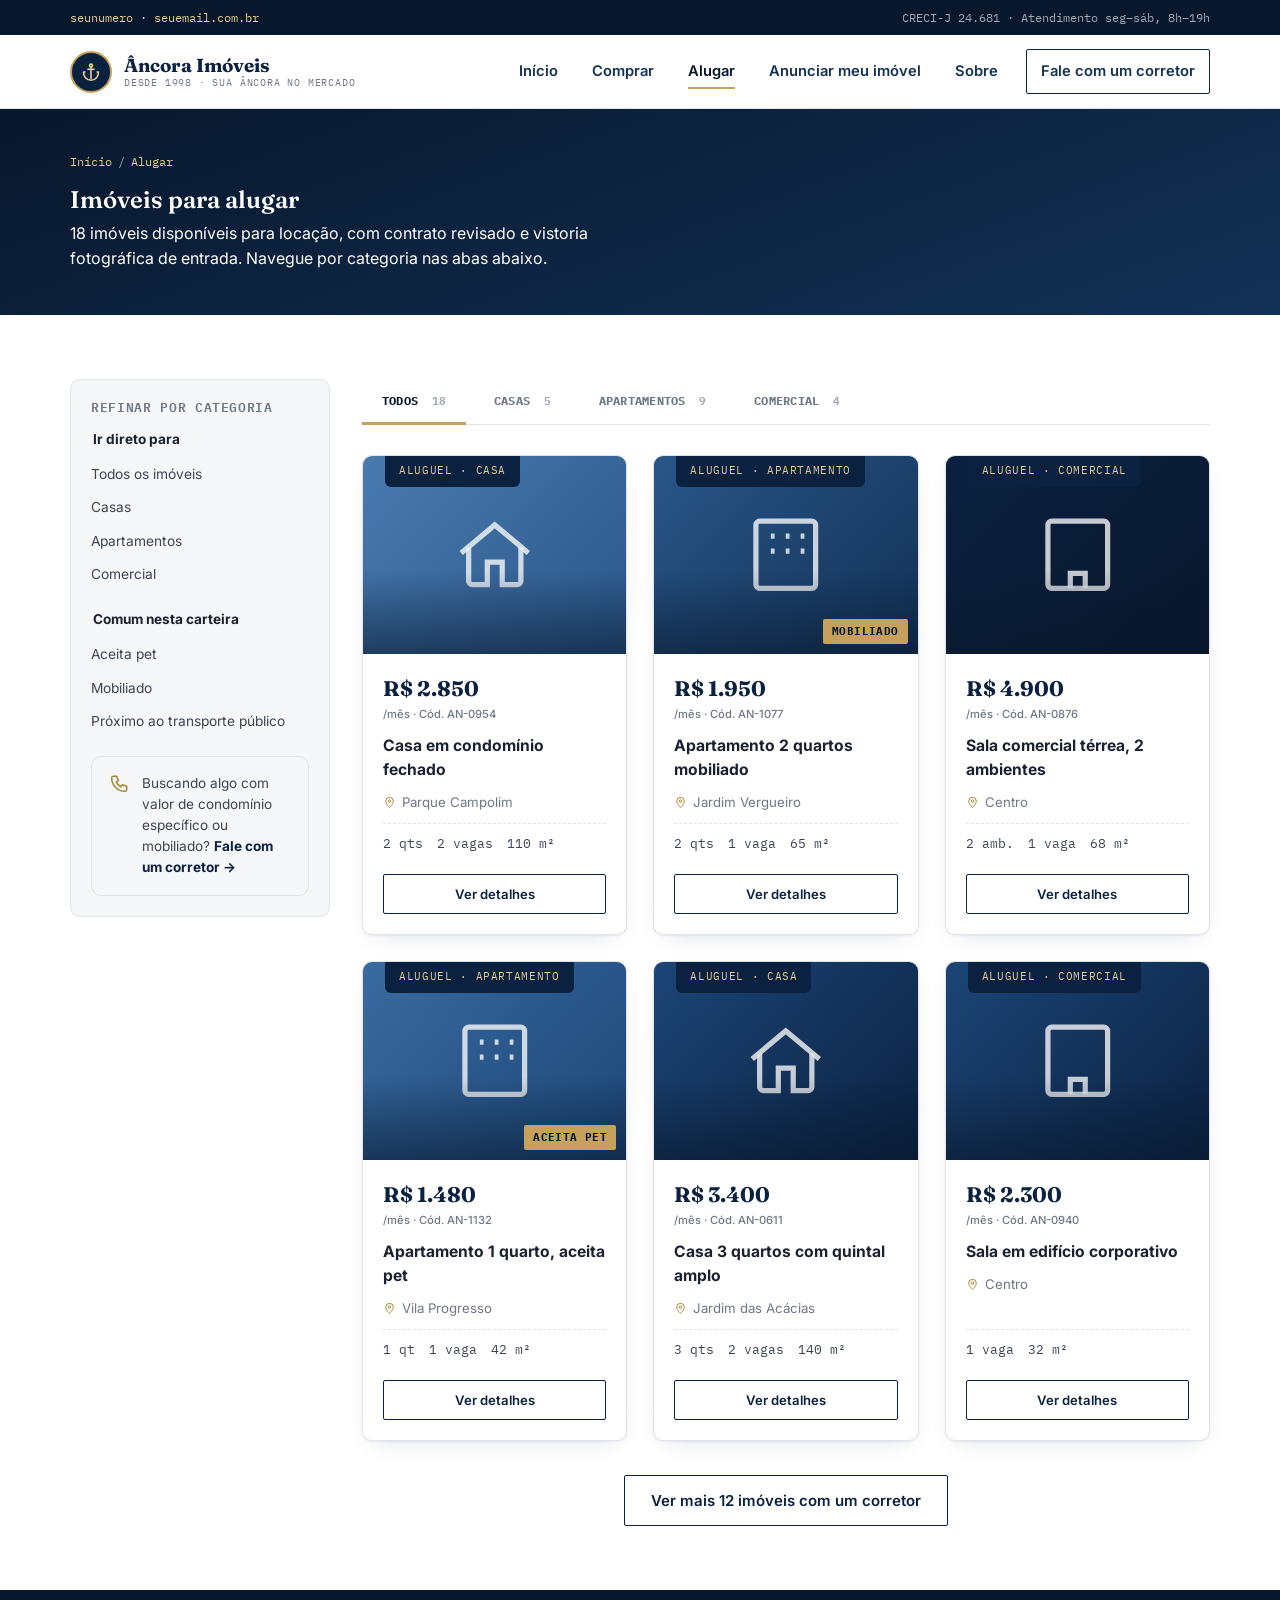
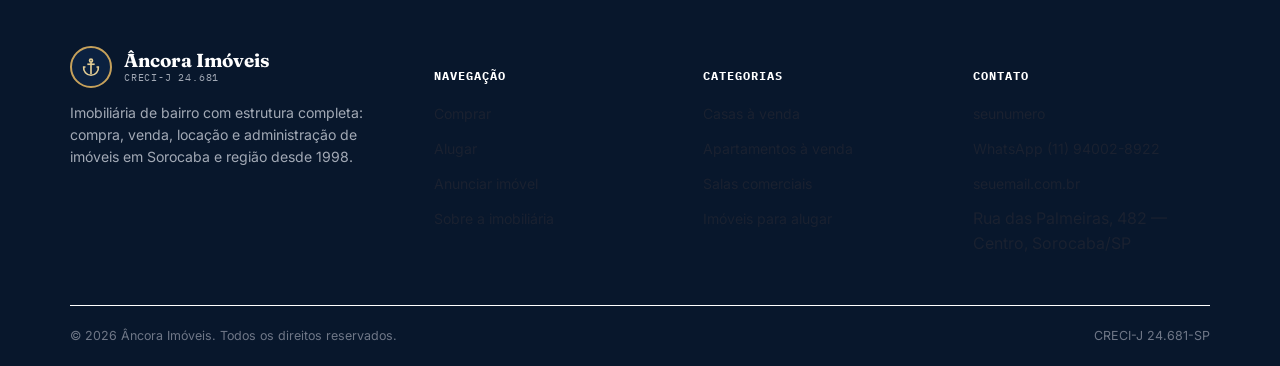
==== html/alugar.html @ 800cab16 "fix: tornar o menu móvel operável pelo teclado" ====
<!DOCTYPE html>
<html lang="pt-BR">
<head>
<meta charset="UTF-8">
<meta name="viewport" content="width=device-width, initial-scale=1.0">
<title>Imóveis para alugar — Âncora Imóveis</title>
<meta name="description" content="Casas, apartamentos e salas comerciais para alugar em Sorocaba e região, com contratos claros e vistoria de entrada e saída.">
<link rel="preconnect" href="https://fonts.googleapis.com">
<link href="https://fonts.googleapis.com/css2?family=Fraunces:wght@500;600;700&family=Inter:wght@400;500;600;700&family=IBM+Plex+Mono:wght@500;600&display=swap" rel="stylesheet">
<link rel="stylesheet" href="../css/style.css">
</head>
<body>

<div class="topbar">
  <div class="container">
    <div class="topbar__links"><a href="tel:+551140028922">seunumero</a> · <a href="mailto:seuemail.com.br">seuemail.com.br</a></div>
    <div class="topbar__seal">CRECI-J 24.681 · Atendimento seg–sáb, 8h–19h</div>
  </div>
</div>

<header class="header">
  <div class="container">
    <a href="index.html" class="brand">
      <span class="brand__mark"><svg viewBox="0 0 24 24" fill="none" stroke="currentColor" stroke-width="1.8" style="color:#e3cd94"><circle cx="12" cy="5" r="1.6"/><path d="M12 7v13"/><path d="M6 12H4a8 8 0 0 0 8 9 8 8 0 0 0 8-9h-2"/><path d="M8 9h8"/></svg></span>
      <span class="brand__text"><span class="brand__name">Âncora Imóveis</span><span class="brand__tag">Desde 1998 · sua âncora no mercado</span></span>
    </a>
    <input type="checkbox" id="nav-toggle" class="nav-toggle" aria-label="Menu de navegação" aria-controls="nav-principal">
    <nav id="nav-principal" class="nav" aria-label="Navegação principal">
      <a href="index.html">Início</a>
      <a href="comprar.html">Comprar</a>
      <a href="alugar.html" class="is-active" aria-current="page">Alugar</a>
      <a href="anunciar.html">Anunciar meu imóvel</a>
      <a href="sobre.html">Sobre</a>
      <a href="anunciar.html#contato" class="btn btn-outline-navy btn-sm">Fale com um corretor</a>
    </nav>
    <label for="nav-toggle" class="nav-toggle-btn" aria-hidden="true"><svg viewBox="0 0 24 24" fill="none" stroke="currentColor" stroke-width="2" stroke-linecap="round"><path d="M4 7h16M4 12h16M4 17h16"/></svg></label>
  </div>
</header>

<section class="page-hero">
  <div class="container">
    <div class="breadcrumb"><a href="index.html">Início</a><span>/</span>Alugar</div>
    <h1>Imóveis para alugar</h1>
    <p>18 imóveis disponíveis para locação, com contrato revisado e vistoria fotográfica de entrada. Navegue por categoria nas abas abaixo.</p>
  </div>
</section>

<section class="section">
  <div class="container">
    <div class="listing">

      <aside>
        <div class="filterbox">
          <h4>Refinar por categoria</h4>
          <fieldset>
            <legend>Ir direto para</legend>
            <label><a href="#cat-todos" style="color:inherit">Todos os imóveis</a></label>
            <label><a href="#cat-casa" style="color:inherit">Casas</a></label>
            <label><a href="#cat-apto" style="color:inherit">Apartamentos</a></label>
            <label><a href="#cat-comercial" style="color:inherit">Comercial</a></label>
          </fieldset>
          <fieldset>
            <legend>Comum nesta carteira</legend>
            <label><a href="https://wa.me/5511940028922?text=Ol%C3%A1!%20Procuro%20um%20im%C3%B3vel%20para%20alugar%20que%20aceite%20pet." target="_blank" rel="noopener" style="color:inherit">Aceita pet</a></label>
            <label><a href="https://wa.me/5511940028922?text=Ol%C3%A1!%20Procuro%20um%20im%C3%B3vel%20mobiliado%20para%20alugar." target="_blank" rel="noopener" style="color:inherit">Mobiliado</a></label>
            <label><a href="https://wa.me/5511940028922?text=Ol%C3%A1!%20Procuro%20um%20im%C3%B3vel%20perto%20do%20transporte%20p%C3%BAblico." target="_blank" rel="noopener" style="color:inherit">Próximo ao transporte público</a></label>
          </fieldset>
          <div class="formnote">
            <svg viewBox="0 0 24 24" fill="none" stroke="currentColor" stroke-width="1.8"><path d="M4 4h4l2 5-2.5 2a12 12 0 0 0 5.5 5.5l2-2.5 5 2v4a2 2 0 0 1-2 2A16 16 0 0 1 2 6a2 2 0 0 1 2-2Z"/></svg>
            <div>Buscando algo com valor de condomínio específico ou mobiliado? <a href="https://wa.me/5511940028922" style="color:var(--navy-900);font-weight:700">Fale com um corretor →</a></div>
          </div>
        </div>
      </aside>

      <div>
        <div class="tabs">
          <span id="cat-todos" class="target-hook"></span>
          <span id="cat-casa" class="target-hook"></span>
          <span id="cat-apto" class="target-hook"></span>
          <span id="cat-comercial" class="target-hook"></span>

          <div class="tabs__nav">
            <a href="#cat-todos">Todos <span class="tabs__count">18</span></a>
            <a href="#cat-casa">Casas <span class="tabs__count">5</span></a>
            <a href="#cat-apto">Apartamentos <span class="tabs__count">9</span></a>
            <a href="#cat-comercial">Comercial <span class="tabs__count">4</span></a>
          </div>

          <div class="tabs__panels">

            <!-- TODOS -->
            <div class="panel-todos">
              <div class="grid grid--3">

                <article class="card">
                  <span class="card__tab">Aluguel · Casa</span>
                  <a href="imovel.html" class="card__photo ph-5"><svg viewBox="0 0 24 24" fill="none" stroke="currentColor" stroke-width="1.4"><path d="M3 11.5 12 4l9 7.5"/><path d="M5 10v9a1 1 0 0 0 1 1h4v-6h4v6h4a1 1 0 0 0 1-1v-9"/></svg></a>
                  <div class="card__body">
                    <div class="card__price">R$ 2.850<small>/mês · Cód. AN-0954</small></div>
                    <div class="card__title">Casa em condomínio fechado</div>
                    <div class="card__loc"><svg viewBox="0 0 24 24" fill="none" stroke="currentColor" stroke-width="1.8"><path d="M12 21s-7-6.1-7-11.5A7 7 0 0 1 19 9.5C19 14.9 12 21 12 21Z"/><circle cx="12" cy="9.5" r="2.3"/></svg> Parque Campolim</div>
                    <div class="card__meta"><span>2 qts</span><span>2 vagas</span><span>110 m²</span></div>
                  </div>
                  <div class="card__cta"><a href="imovel.html" class="btn btn-outline-navy btn-block btn-sm">Ver detalhes</a></div>
                </article>

                <article class="card">
                  <span class="card__tab">Aluguel · Apartamento</span>
                  <a href="imovel.html" class="card__photo ph-2"><span class="card__status">Mobiliado</span><svg viewBox="0 0 24 24" fill="none" stroke="currentColor" stroke-width="1.4"><rect x="4" y="3" width="16" height="18" rx="1"/><path d="M8 7h1M12 7h1M16 7h1M8 11h1M12 11h1M16 11h1"/></svg></a>
                  <div class="card__body">
                    <div class="card__price">R$ 1.950<small>/mês · Cód. AN-1077</small></div>
                    <div class="card__title">Apartamento 2 quartos mobiliado</div>
                    <div class="card__loc"><svg viewBox="0 0 24 24" fill="none" stroke="currentColor" stroke-width="1.8"><path d="M12 21s-7-6.1-7-11.5A7 7 0 0 1 19 9.5C19 14.9 12 21 12 21Z"/><circle cx="12" cy="9.5" r="2.3"/></svg> Jardim Vergueiro</div>
                    <div class="card__meta"><span>2 qts</span><span>1 vaga</span><span>65 m²</span></div>
                  </div>
                  <div class="card__cta"><a href="imovel.html" class="btn btn-outline-navy btn-block btn-sm">Ver detalhes</a></div>
                </article>

                <article class="card">
                  <span class="card__tab">Aluguel · Comercial</span>
                  <a href="imovel.html" class="card__photo ph-4"><svg viewBox="0 0 24 24" fill="none" stroke="currentColor" stroke-width="1.4"><rect x="4" y="3" width="16" height="18" rx="1"/><path d="M10 21v-4h4v4"/></svg></a>
                  <div class="card__body">
                    <div class="card__price">R$ 4.900<small>/mês · Cód. AN-0876</small></div>
                    <div class="card__title">Sala comercial térrea, 2 ambientes</div>
                    <div class="card__loc"><svg viewBox="0 0 24 24" fill="none" stroke="currentColor" stroke-width="1.8"><path d="M12 21s-7-6.1-7-11.5A7 7 0 0 1 19 9.5C19 14.9 12 21 12 21Z"/><circle cx="12" cy="9.5" r="2.3"/></svg> Centro</div>
                    <div class="card__meta"><span>2 amb.</span><span>1 vaga</span><span>68 m²</span></div>
                  </div>
                  <div class="card__cta"><a href="imovel.html" class="btn btn-outline-navy btn-block btn-sm">Ver detalhes</a></div>
                </article>

                <article class="card">
                  <span class="card__tab">Aluguel · Apartamento</span>
                  <a href="imovel.html" class="card__photo ph-3"><span class="card__status">Aceita pet</span><svg viewBox="0 0 24 24" fill="none" stroke="currentColor" stroke-width="1.4"><rect x="4" y="3" width="16" height="18" rx="1"/><path d="M8 7h1M12 7h1M16 7h1M8 11h1M12 11h1M16 11h1"/></svg></a>
                  <div class="card__body">
                    <div class="card__price">R$ 1.480<small>/mês · Cód. AN-1132</small></div>
                    <div class="card__title">Apartamento 1 quarto, aceita pet</div>
                    <div class="card__loc"><svg viewBox="0 0 24 24" fill="none" stroke="currentColor" stroke-width="1.8"><path d="M12 21s-7-6.1-7-11.5A7 7 0 0 1 19 9.5C19 14.9 12 21 12 21Z"/><circle cx="12" cy="9.5" r="2.3"/></svg> Vila Progresso</div>
                    <div class="card__meta"><span>1 qt</span><span>1 vaga</span><span>42 m²</span></div>
                  </div>
                  <div class="card__cta"><a href="imovel.html" class="btn btn-outline-navy btn-block btn-sm">Ver detalhes</a></div>
                </article>

                <article class="card">
                  <span class="card__tab">Aluguel · Casa</span>
                  <a href="imovel.html" class="card__photo ph-1"><svg viewBox="0 0 24 24" fill="none" stroke="currentColor" stroke-width="1.4"><path d="M3 11.5 12 4l9 7.5"/><path d="M5 10v9a1 1 0 0 0 1 1h4v-6h4v6h4a1 1 0 0 0 1-1v-9"/></svg></a>
                  <div class="card__body">
                    <div class="card__price">R$ 3.400<small>/mês · Cód. AN-0611</small></div>
                    <div class="card__title">Casa 3 quartos com quintal amplo</div>
                    <div class="card__loc"><svg viewBox="0 0 24 24" fill="none" stroke="currentColor" stroke-width="1.8"><path d="M12 21s-7-6.1-7-11.5A7 7 0 0 1 19 9.5C19 14.9 12 21 12 21Z"/><circle cx="12" cy="9.5" r="2.3"/></svg> Jardim das Acácias</div>
                    <div class="card__meta"><span>3 qts</span><span>2 vagas</span><span>140 m²</span></div>
                  </div>
                  <div class="card__cta"><a href="imovel.html" class="btn btn-outline-navy btn-block btn-sm">Ver detalhes</a></div>
                </article>

                <article class="card">
                  <span class="card__tab">Aluguel · Comercial</span>
                  <a href="imovel.html" class="card__photo ph-1"><svg viewBox="0 0 24 24" fill="none" stroke="currentColor" stroke-width="1.4"><rect x="4" y="3" width="16" height="18" rx="1"/><path d="M10 21v-4h4v4"/></svg></a>
                  <div class="card__body">
                    <div class="card__price">R$ 2.300<small>/mês · Cód. AN-0940</small></div>
                    <div class="card__title">Sala em edifício corporativo</div>
                    <div class="card__loc"><svg viewBox="0 0 24 24" fill="none" stroke="currentColor" stroke-width="1.8"><path d="M12 21s-7-6.1-7-11.5A7 7 0 0 1 19 9.5C19 14.9 12 21 12 21Z"/><circle cx="12" cy="9.5" r="2.3"/></svg> Centro</div>
                    <div class="card__meta"><span>1 vaga</span><span>32 m²</span></div>
                  </div>
                  <div class="card__cta"><a href="imovel.html" class="btn btn-outline-navy btn-block btn-sm">Ver detalhes</a></div>
                </article>

              </div>
              <div style="text-align:center;margin-top:34px"><a href="https://wa.me/5511940028922" class="btn btn-outline-navy">Ver mais 12 imóveis com um corretor</a></div>
            </div>

            <!-- CASA -->
            <div class="panel-casa">
              <div class="grid grid--3">
                <article class="card">
                  <span class="card__tab">Aluguel · Casa</span>
                  <a href="imovel.html" class="card__photo ph-5"><svg viewBox="0 0 24 24" fill="none" stroke="currentColor" stroke-width="1.4"><path d="M3 11.5 12 4l9 7.5"/><path d="M5 10v9a1 1 0 0 0 1 1h4v-6h4v6h4a1 1 0 0 0 1-1v-9"/></svg></a>
                  <div class="card__body">
                    <div class="card__price">R$ 2.850<small>/mês · Cód. AN-0954</small></div>
                    <div class="card__title">Casa em condomínio fechado</div>
                    <div class="card__loc"><svg viewBox="0 0 24 24" fill="none" stroke="currentColor" stroke-width="1.8"><path d="M12 21s-7-6.1-7-11.5A7 7 0 0 1 19 9.5C19 14.9 12 21 12 21Z"/><circle cx="12" cy="9.5" r="2.3"/></svg> Parque Campolim</div>
                    <div class="card__meta"><span>2 qts</span><span>2 vagas</span><span>110 m²</span></div>
                  </div>
                  <div class="card__cta"><a href="imovel.html" class="btn btn-outline-navy btn-block btn-sm">Ver detalhes</a></div>
                </article>
                <article class="card">
                  <span class="card__tab">Aluguel · Casa</span>
                  <a href="imovel.html" class="card__photo ph-1"><svg viewBox="0 0 24 24" fill="none" stroke="currentColor" stroke-width="1.4"><path d="M3 11.5 12 4l9 7.5"/><path d="M5 10v9a1 1 0 0 0 1 1h4v-6h4v6h4a1 1 0 0 0 1-1v-9"/></svg></a>
                  <div class="card__body">
                    <div class="card__price">R$ 3.400<small>/mês · Cód. AN-0611</small></div>
                    <div class="card__title">Casa 3 quartos com quintal amplo</div>
                    <div class="card__loc"><svg viewBox="0 0 24 24" fill="none" stroke="currentColor" stroke-width="1.8"><path d="M12 21s-7-6.1-7-11.5A7 7 0 0 1 19 9.5C19 14.9 12 21 12 21Z"/><circle cx="12" cy="9.5" r="2.3"/></svg> Jardim das Acácias</div>
                    <div class="card__meta"><span>3 qts</span><span>2 vagas</span><span>140 m²</span></div>
                  </div>
                  <div class="card__cta"><a href="imovel.html" class="btn btn-outline-navy btn-block btn-sm">Ver detalhes</a></div>
                </article>
              </div>
              <div style="text-align:center;margin-top:34px"><a href="https://wa.me/5511940028922" class="btn btn-outline-navy">Ver mais 3 casas com um corretor</a></div>
            </div>

            <!-- APARTAMENTO -->
            <div class="panel-apto">
              <div class="grid grid--3">
                <article class="card">
                  <span class="card__tab">Aluguel · Apartamento</span>
                  <a href="imovel.html" class="card__photo ph-2"><span class="card__status">Mobiliado</span><svg viewBox="0 0 24 24" fill="none" stroke="currentColor" stroke-width="1.4"><rect x="4" y="3" width="16" height="18" rx="1"/><path d="M8 7h1M12 7h1M16 7h1M8 11h1M12 11h1M16 11h1"/></svg></a>
                  <div class="card__body">
                    <div class="card__price">R$ 1.950<small>/mês · Cód. AN-1077</small></div>
                    <div class="card__title">Apartamento 2 quartos mobiliado</div>
                    <div class="card__loc"><svg viewBox="0 0 24 24" fill="none" stroke="currentColor" stroke-width="1.8"><path d="M12 21s-7-6.1-7-11.5A7 7 0 0 1 19 9.5C19 14.9 12 21 12 21Z"/><circle cx="12" cy="9.5" r="2.3"/></svg> Jardim Vergueiro</div>
                    <div class="card__meta"><span>2 qts</span><span>1 vaga</span><span>65 m²</span></div>
                  </div>
                  <div class="card__cta"><a href="imovel.html" class="btn btn-outline-navy btn-block btn-sm">Ver detalhes</a></div>
                </article>
                <article class="card">
                  <span class="card__tab">Aluguel · Apartamento</span>
                  <a href="imovel.html" class="card__photo ph-3"><span class="card__status">Aceita pet</span><svg viewBox="0 0 24 24" fill="none" stroke="currentColor" stroke-width="1.4"><rect x="4" y="3" width="16" height="18" rx="1"/><path d="M8 7h1M12 7h1M16 7h1M8 11h1M12 11h1M16 11h1"/></svg></a>
                  <div class="card__body">
                    <div class="card__price">R$ 1.480<small>/mês · Cód. AN-1132</small></div>
                    <div class="card__title">Apartamento 1 quarto, aceita pet</div>
                    <div class="card__loc"><svg viewBox="0 0 24 24" fill="none" stroke="currentColor" stroke-width="1.8"><path d="M12 21s-7-6.1-7-11.5A7 7 0 0 1 19 9.5C19 14.9 12 21 12 21Z"/><circle cx="12" cy="9.5" r="2.3"/></svg> Vila Progresso</div>
                    <div class="card__meta"><span>1 qt</span><span>1 vaga</span><span>42 m²</span></div>
                  </div>
                  <div class="card__cta"><a href="imovel.html" class="btn btn-outline-navy btn-block btn-sm">Ver detalhes</a></div>
                </article>
                <article class="card">
                  <span class="card__tab">Aluguel · Apartamento</span>
                  <a href="imovel.html" class="card__photo ph-2"><svg viewBox="0 0 24 24" fill="none" stroke="currentColor" stroke-width="1.4"><rect x="4" y="3" width="16" height="18" rx="1"/><path d="M8 7h1M12 7h1M16 7h1M8 11h1M12 11h1M16 11h1"/></svg></a>
                  <div class="card__body">
                    <div class="card__price">R$ 2.100<small>/mês · Cód. AN-0967</small></div>
                    <div class="card__title">Apartamento 2 quartos, elevador</div>
                    <div class="card__loc"><svg viewBox="0 0 24 24" fill="none" stroke="currentColor" stroke-width="1.8"><path d="M12 21s-7-6.1-7-11.5A7 7 0 0 1 19 9.5C19 14.9 12 21 12 21Z"/><circle cx="12" cy="9.5" r="2.3"/></svg> Jardim das Flores</div>
                    <div class="card__meta"><span>2 qts</span><span>1 vaga</span><span>70 m²</span></div>
                  </div>
                  <div class="card__cta"><a href="imovel.html" class="btn btn-outline-navy btn-block btn-sm">Ver detalhes</a></div>
                </article>
              </div>
              <div style="text-align:center;margin-top:34px"><a href="https://wa.me/5511940028922" class="btn btn-outline-navy">Ver mais 6 apartamentos com um corretor</a></div>
            </div>

            <!-- COMERCIAL -->
            <div class="panel-comercial">
              <div class="grid grid--3">
                <article class="card">
                  <span class="card__tab">Aluguel · Comercial</span>
                  <a href="imovel.html" class="card__photo ph-4"><svg viewBox="0 0 24 24" fill="none" stroke="currentColor" stroke-width="1.4"><rect x="4" y="3" width="16" height="18" rx="1"/><path d="M10 21v-4h4v4"/></svg></a>
                  <div class="card__body">
                    <div class="card__price">R$ 4.900<small>/mês · Cód. AN-0876</small></div>
                    <div class="card__title">Sala comercial térrea, 2 ambientes</div>
                    <div class="card__loc"><svg viewBox="0 0 24 24" fill="none" stroke="currentColor" stroke-width="1.8"><path d="M12 21s-7-6.1-7-11.5A7 7 0 0 1 19 9.5C19 14.9 12 21 12 21Z"/><circle cx="12" cy="9.5" r="2.3"/></svg> Centro</div>
                    <div class="card__meta"><span>2 amb.</span><span>1 vaga</span><span>68 m²</span></div>
                  </div>
                  <div class="card__cta"><a href="imovel.html" class="btn btn-outline-navy btn-block btn-sm">Ver detalhes</a></div>
                </article>
                <article class="card">
                  <span class="card__tab">Aluguel · Comercial</span>
                  <a href="imovel.html" class="card__photo ph-1"><svg viewBox="0 0 24 24" fill="none" stroke="currentColor" stroke-width="1.4"><rect x="4" y="3" width="16" height="18" rx="1"/><path d="M10 21v-4h4v4"/></svg></a>
                  <div class="card__body">
                    <div class="card__price">R$ 2.300<small>/mês · Cód. AN-0940</small></div>
                    <div class="card__title">Sala em edifício corporativo</div>
                    <div class="card__loc"><svg viewBox="0 0 24 24" fill="none" stroke="currentColor" stroke-width="1.8"><path d="M12 21s-7-6.1-7-11.5A7 7 0 0 1 19 9.5C19 14.9 12 21 12 21Z"/><circle cx="12" cy="9.5" r="2.3"/></svg> Centro</div>
                    <div class="card__meta"><span>1 vaga</span><span>32 m²</span></div>
                  </div>
                  <div class="card__cta"><a href="imovel.html" class="btn btn-outline-navy btn-block btn-sm">Ver detalhes</a></div>
                </article>
              </div>
              <div style="text-align:center;margin-top:34px"><a href="https://wa.me/5511940028922" class="btn btn-outline-navy">Ver mais 2 imóveis comerciais com um corretor</a></div>
            </div>

          </div>
        </div>
      </div>
    </div>
  </div>
</section>

<footer class="footer">
  <div class="container">
    <div class="footer__grid">
      <div class="footer__brand">
        <a href="index.html" class="brand" style="margin-bottom:14px;display:flex">
          <span class="brand__mark"><svg viewBox="0 0 24 24" fill="none" stroke="currentColor" stroke-width="1.8" style="color:#e3cd94"><circle cx="12" cy="5" r="1.6"/><path d="M12 7v13"/><path d="M6 12H4a8 8 0 0 0 8 9 8 8 0 0 0 8-9h-2"/><path d="M8 9h8"/></svg></span>
          <span class="brand__text"><span class="brand__name">Âncora Imóveis</span><span class="brand__tag">CRECI-J 24.681</span></span>
        </a>
        <p>Imobiliária de bairro com estrutura completa: compra, venda, locação e administração de imóveis em Sorocaba e região desde 1998.</p>
      </div>
      <div><h5>Navegação</h5><ul><li><a href="comprar.html">Comprar</a></li><li><a href="alugar.html">Alugar</a></li><li><a href="anunciar.html">Anunciar imóvel</a></li><li><a href="sobre.html">Sobre a imobiliária</a></li></ul></div>
      <div><h5>Categorias</h5><ul><li><a href="comprar.html#cat-casa">Casas à venda</a></li><li><a href="comprar.html#cat-apto">Apartamentos à venda</a></li><li><a href="comprar.html#cat-comercial">Salas comerciais</a></li><li><a href="alugar.html">Imóveis para alugar</a></li></ul></div>
      <div><h5>Contato</h5><ul><li><a href="tel:+551140028922">seunumero</a></li><li><a href="https://wa.me/5511940028922">WhatsApp (11) 94002-8922</a></li><li><a href="mailto:seuemail.com.br">seuemail.com.br</a></li><li>Rua das Palmeiras, 482 — Centro, Sorocaba/SP</li></ul></div>
    </div>
    <div class="footer__bottom"><span>© 2026 Âncora Imóveis. Todos os direitos reservados.</span><span>CRECI-J 24.681-SP</span></div>
  </div>
</footer>

<script src="../script/main.js"></script>
</body>
</html>
---- css/style.css ----
:root{
  --navy-950:#08172c;
  --navy-900:#0b2140;
  --navy-800:#123156;
  --navy-700:#1c4576;
  --white:#ffffff;
  --gray-50:#f6f7f9;
  --gray-100:#eef0f3;
  --gray-200:#e0e3e9;
  --gray-400:#a2a9b5;
  --gray-500:#6f7787;
  --gray-700:#3c4452;
  --ink:#1a2130;
  --gold-300:#e3cd94;
  --gold-500:#c6a15b;
  --gold-600:#a9822e;
  --ok:#2f7a4f;

  
  --f-display:"Fraunces", Georgia, "Times New Roman", serif;
  --f-body:"Inter", -apple-system, BlinkMacSystemFont, "Segoe UI", sans-serif;
  --f-mono:"IBM Plex Mono", "Courier New", monospace;

  
  --radius-s:4px;
  --radius-m:10px;
  --shadow-card:0 1px 2px rgba(11,33,64,.06), 0 8px 24px -12px rgba(11,33,64,.18);
  --shadow-pop:0 20px 50px -20px rgba(8,23,44,.35);
  --container:1180px;
}

*,*::before,*::after{box-sizing:border-box}
html{scroll-behavior:smooth}
body{
  margin:0;
  font-family:var(--f-body);
  color:var(--ink);
  background:var(--white);
  line-height:1.55;
  -webkit-font-smoothing:antialiased;
}
img{max-width:100%;display:block}
a{color:inherit;text-decoration:none}
ul{list-style:none;margin:0;padding:0}
h1,h2,h3,h4{font-family:var(--f-display);margin:0 0 .5em;font-weight:600;color:var(--navy-900);line-height:1.15}
p{margin:0 0 1em}
button{font-family:inherit}
:focus-visible{outline:3px solid var(--gold-500);outline-offset:2px}

.container{max-width:var(--container);margin:0 auto;padding:0 20px}
.section{padding:64px 0}
.section--tight{padding:40px 0}
.section--muted{background:var(--gray-50)}
.section--navy{background:linear-gradient(160deg,var(--navy-950),var(--navy-800));color:var(--white)}
.section--navy h2,.section--navy h3{color:var(--white)}

.eyebrow{
  font-family:var(--f-mono);
  font-size:.72rem;
  letter-spacing:.14em;
  text-transform:uppercase;
  color:var(--gold-600);
  display:inline-flex;
  align-items:center;
  gap:8px;
  margin-bottom:14px;
}
.eyebrow::before{content:"";width:22px;height:1px;background:var(--gold-500)}
.section--navy .eyebrow{color:var(--gold-300)}
.section--navy .eyebrow::before{background:var(--gold-300)}

.section-head{max-width:640px;margin-bottom:36px}
.section-head p{color:var(--gray-500)}
.section--navy .section-head p{color:var(--gray-200)}
.section-head--split{display:flex;justify-content:space-between;align-items:flex-end;gap:24px;flex-wrap:wrap}

/* Parte de Botões*/
.btn{
  display:inline-flex;align-items:center;justify-content:center;gap:8px;
  padding:13px 26px;border-radius:2px;font-weight:600;font-size:.94rem;
  border:1px solid transparent;cursor:pointer;transition:transform .15s ease, background .2s ease, color .2s ease, border-color .2s ease;
  white-space:nowrap;
}
.btn-primary{background:var(--gold-500);color:var(--navy-950);border-color:var(--gold-500)}
.btn-primary:hover{background:var(--gold-600);border-color:var(--gold-600)}
.btn-outline{background:transparent;color:var(--white);border-color:rgba(255,255,255,.45)}
.btn-outline:hover{background:rgba(255,255,255,.1);border-color:var(--white)}
.btn-outline-navy{background:transparent;color:var(--navy-900);border-color:var(--navy-900)}
.btn-outline-navy:hover{background:var(--navy-900);color:var(--white)}
.btn-block{width:100%}
.btn-sm{padding:9px 16px;font-size:.82rem}

/* Cabeçalho */
.topbar{
  background:var(--navy-950);color:var(--gray-200);font-size:.78rem;
  font-family:var(--f-mono);
}
.topbar .container{display:flex;justify-content:space-between;align-items:center;padding-top:8px;padding-bottom:8px;gap:16px;flex-wrap:wrap}
.topbar a{color:var(--gold-300)}
.topbar__seal{display:flex;align-items:center;gap:6px;color:var(--gray-400)}

.header{
  position:sticky;top:0;z-index:50;
  background:rgba(255,255,255,.94);
  backdrop-filter:blur(6px);
  border-bottom:1px solid var(--gray-200);
}
.header .container{display:flex;align-items:center;justify-content:space-between;padding-top:14px;padding-bottom:14px}

.brand{display:flex;align-items:center;gap:12px}
.brand__mark{
  width:42px;height:42px;border-radius:50%;
  background:var(--navy-900);
  display:flex;align-items:center;justify-content:center;flex-shrink:0;
  border:2px solid var(--gold-500);
}
.brand__mark svg{width:22px;height:22px}
.brand__text{display:flex;flex-direction:column;line-height:1.1}
.brand__name{font-family:var(--f-display);font-weight:700;font-size:1.18rem;color:var(--navy-900)}
.brand__tag{font-family:var(--f-mono);font-size:.63rem;letter-spacing:.08em;color:var(--gray-500);text-transform:uppercase}

.nav{display:flex;align-items:center;gap:6px}
.nav a{
  padding:10px 14px;font-weight:600;font-size:.92rem;color:var(--navy-800);
  border-radius:2px; position:relative;
}
.nav a:hover{color:var(--gold-600)}
.nav a.is-active{color:var(--navy-950)}
.nav a.is-active::after{
  content:"";position:absolute;left:14px;right:14px;bottom:4px;height:2px;background:var(--gold-500);
}
.nav .btn{margin-left:8px}

.nav-toggle{display:none}
.nav-toggle-btn{display:none}


.hero{
  position:relative;
  background:
    radial-gradient(1100px 480px at 85% -10%, rgba(198,161,91,.18), transparent 60%),
    linear-gradient(155deg,var(--navy-950) 0%,var(--navy-800) 62%, var(--navy-700) 100%);
  color:var(--white);
  overflow:hidden;
}
.hero::before{
  content:"";position:absolute;inset:0;
  background-image:
    linear-gradient(rgba(255,255,255,.05) 1px, transparent 1px),
    linear-gradient(90deg, rgba(255,255,255,.05) 1px, transparent 1px);
  background-size:64px 64px;
  mask-image:linear-gradient(180deg,rgba(0,0,0,.7),transparent 75%);
  pointer-events:none;
}
.hero__inner{position:relative;padding:76px 0 56px;display:grid;grid-template-columns:1.15fr .85fr;gap:40px;align-items:center}
.hero h1{color:var(--white);font-size:clamp(2.1rem,4vw,3.1rem);max-width:16ch}
.hero h1 em{font-style:normal;color:var(--gold-300)}
.hero__lead{color:var(--gray-200);max-width:46ch;font-size:1.05rem}
.hero__stats{display:flex;gap:28px;margin-top:30px;flex-wrap:wrap}
.hero__stat b{display:block;font-family:var(--f-display);font-size:1.7rem;color:var(--gold-300)}
.hero__stat span{font-size:.78rem;color:var(--gray-400);font-family:var(--f-mono);text-transform:uppercase;letter-spacing:.06em}
.hero__actions{display:flex;gap:14px;margin-top:32px;flex-wrap:wrap}

.hero__panel{
  background:rgba(255,255,255,.05);
  border:1px solid rgba(255,255,255,.15);
  border-radius:var(--radius-m);
  padding:26px;
  backdrop-filter:blur(4px);
}
.hero__panel h3{color:var(--white);font-size:1.05rem;margin-bottom:6px}
.hero__panel p{color:var(--gray-300);font-size:.88rem}
.hero__badge-row{display:flex;gap:10px;margin-top:16px;flex-wrap:wrap}
.mini-seal{
  display:flex;align-items:center;gap:8px;
  background:rgba(255,255,255,.06);border:1px solid rgba(255,255,255,.14);
  padding:8px 12px;border-radius:999px;font-size:.76rem;color:var(--gray-200);
}
.mini-seal svg{width:14px;height:14px;color:var(--gold-300)}

/* Busca rápida */
.quicksearch{
  margin-top:22px;background:var(--white);border-radius:var(--radius-m);
  padding:18px;display:grid;grid-template-columns:1fr 1fr auto;gap:10px;
  box-shadow:var(--shadow-pop);
}
.quicksearch select,.quicksearch input{
  border:1px solid var(--gray-200);border-radius:var(--radius-s);padding:12px 12px;
  font-family:var(--f-body);font-size:.9rem;color:var(--ink);background:var(--white);
}
.quicksearch .btn{width:100%}

/* Ficha de imóvel*/
.grid{display:grid;gap:26px}
.grid--3{grid-template-columns:repeat(3,1fr)}
.grid--2{grid-template-columns:repeat(2,1fr)}

.card{
  background:var(--white);
  border:1px solid var(--gray-200);
  border-radius:var(--radius-m);
  overflow:hidden;
  box-shadow:var(--shadow-card);
  display:flex;flex-direction:column;
  transition:transform .18s ease, box-shadow .18s ease;
  position:relative;
}
.card:hover{transform:translateY(-4px);box-shadow:0 24px 40px -20px rgba(11,33,64,.28)}

.card__tab{
  position:absolute;top:0;left:22px;
  background:var(--navy-900);color:var(--gold-300);
  font-family:var(--f-mono);font-size:.68rem;letter-spacing:.06em;text-transform:uppercase;
  padding:6px 14px 8px;border-radius:0 0 6px 6px;z-index:2;
}

.card__photo{
  position:relative;aspect-ratio:4/3;
  display:flex;align-items:center;justify-content:center;
  color:rgba(255,255,255,.85);
  overflow:hidden;
}
.card__photo svg{width:34%;opacity:.9}
.card__photo::after{
  content:"";position:absolute;inset:0;
  background:linear-gradient(0deg, rgba(8,23,44,.55) 0%, transparent 42%);
}
.ph-1{background:linear-gradient(135deg,#1c4576,#0b2140)}
.ph-2{background:linear-gradient(135deg,#2a5688,#123156)}
.ph-3{background:linear-gradient(135deg,#3a6ba0,#1c4576)}
.ph-4{background:linear-gradient(135deg,#0b2140,#08172c)}
.ph-5{background:linear-gradient(135deg,#4a7bb0,#2a5688)}

/* As fotos de imóveis, galeria e equipe */
.card__photo img,
.dgallery__slide img,
.dgallery__thumbs label img,
.team__photo img{
  width:100%;height:100%;object-fit:cover;display:block;position:relative;z-index:0;
}

.card__photo:has(img) svg,
.dgallery__slide:has(img) svg,
.team__photo:has(img) svg{display:none}

.card__status{
  position:absolute;bottom:10px;right:10px;z-index:2;
  background:var(--gold-500);color:var(--navy-950);
  font-family:var(--f-mono);font-size:.66rem;font-weight:700;letter-spacing:.04em;
  padding:4px 9px;border-radius:2px;text-transform:uppercase;
}

.card__body{padding:18px 20px 20px;display:flex;flex-direction:column;gap:10px;flex:1}
.card__price{font-family:var(--f-display);font-size:1.32rem;color:var(--navy-900);font-weight:700}
.card__price small{font-family:var(--f-body);font-size:.7rem;color:var(--gray-500);font-weight:500;display:block;margin-top:2px}
.card__title{font-size:.98rem;font-weight:700;color:var(--ink)}
.card__loc{font-size:.83rem;color:var(--gray-500);display:flex;align-items:center;gap:6px}
.card__loc svg{width:13px;height:13px;color:var(--gold-600);flex-shrink:0}

.card__meta{display:flex;gap:14px;padding-top:10px;border-top:1px dashed var(--gray-200);margin-top:auto;flex-wrap:wrap}
.card__meta span{display:flex;align-items:center;gap:6px;font-size:.8rem;color:var(--gray-700);font-family:var(--f-mono)}
.card__meta svg{width:15px;height:15px;color:var(--navy-700)}

.card__cta{padding:0 20px 20px}


.seal{
  width:64px;height:64px;border-radius:50%;
  border:2px solid var(--gold-500);
  display:flex;align-items:center;justify-content:center;flex-shrink:0;
  background:var(--navy-900);color:var(--gold-300);
  position:relative;
}
.seal::before{
  content:"";position:absolute;inset:5px;border:1px dashed rgba(230,205,148,.5);border-radius:50%;
}
.seal svg{width:26px;height:26px}


.trustbar{background:var(--navy-950);border-top:1px solid rgba(255,255,255,.08)}
.trustbar .container{display:flex;justify-content:space-between;padding:26px 20px;flex-wrap:wrap;gap:20px}
.trustbar__item{display:flex;align-items:center;gap:12px;color:var(--gray-200)}
.trustbar__item b{display:block;color:var(--white);font-family:var(--f-display);font-size:1.05rem}
.trustbar__item span{font-size:.76rem;color:var(--gray-400)}
.trustbar__item svg{width:24px;height:24px;color:var(--gold-400,var(--gold-500))}


.tabs{position:relative}
.target-hook{position:absolute;top:-120px}
.tabs__nav{display:flex;gap:8px;flex-wrap:wrap;border-bottom:1px solid var(--gray-200);margin-bottom:30px;padding-bottom:0}
.tabs__nav a{
  padding:12px 20px;font-weight:700;color:var(--gray-500);
  cursor:pointer;border-bottom:3px solid transparent;margin-bottom:-1px;display:inline-block;
  transition:color .15s ease, border-color .15s ease;
  font-family:var(--f-mono);letter-spacing:.02em;text-transform:uppercase;font-size:.78rem;
}
.tabs__nav a:hover{color:var(--navy-800)}
.tabs__panel{display:none}

/* painel padrão*/
.panel-todos{display:block}
.panel-casa,.panel-apto,.panel-comercial{display:none}
.tabs__nav a[href="#cat-todos"]{color:var(--navy-950);border-color:var(--gold-500)}

#cat-casa:target ~ .tabs__nav a[href="#cat-todos"],
#cat-apto:target ~ .tabs__nav a[href="#cat-todos"],
#cat-comercial:target ~ .tabs__nav a[href="#cat-todos"]{color:var(--gray-500);border-color:transparent}

#cat-casa:target ~ .tabs__nav a[href="#cat-casa"],
#cat-apto:target ~ .tabs__nav a[href="#cat-apto"],
#cat-comercial:target ~ .tabs__nav a[href="#cat-comercial"]{color:var(--navy-950);border-color:var(--gold-500)}

#cat-casa:target ~ .tabs__panels .panel-todos,
#cat-apto:target ~ .tabs__panels .panel-todos,
#cat-comercial:target ~ .tabs__panels .panel-todos{display:none}

#cat-casa:target ~ .tabs__panels .panel-casa{display:block}
#cat-apto:target ~ .tabs__panels .panel-apto{display:block}
#cat-comercial:target ~ .tabs__panels .panel-comercial{display:block}

.tabs__count{
  font-family:var(--f-mono);font-size:.7rem;color:var(--gray-400);margin-left:6px;
}

/*  Filtro lateral  */
.filterbox{background:var(--gray-50);border:1px solid var(--gray-200);border-radius:var(--radius-m);padding:20px}
.filterbox h4{font-size:.82rem;text-transform:uppercase;letter-spacing:.05em;color:var(--gray-500);font-family:var(--f-mono);margin-bottom:14px}
.filterbox fieldset{border:0;padding:0;margin:0 0 18px}
.filterbox legend{font-weight:700;font-size:.85rem;margin-bottom:8px;color:var(--ink)}
.filterbox label{display:flex;align-items:center;gap:8px;font-size:.86rem;padding:6px 0;color:var(--gray-700);cursor:pointer}
.filterbox input[type=checkbox],.filterbox input[type=radio]{accent-color:var(--gold-600);width:16px;height:16px}

/*  layout  */
.listing{display:grid;grid-template-columns:260px 1fr;gap:32px;align-items:start}
.listing.listing--reverse{grid-template-columns:1fr 300px}
.page-hero{
  background:linear-gradient(160deg,var(--navy-950),var(--navy-800));
  color:var(--white);padding:44px 0;
}
.page-hero h1{color:var(--white);margin-bottom:8px}
.page-hero p{color:var(--gray-300);max-width:60ch;margin:0}
.breadcrumb{font-family:var(--f-mono);font-size:.74rem;color:var(--gold-300);margin-bottom:14px}
.breadcrumb a{color:var(--gold-300)}
.breadcrumb span{color:var(--gray-400);margin:0 6px}

/*  Detalhe do imóvel  */
.gallery{display:grid;grid-template-columns:2fr 1fr;gap:8px;border-radius:var(--radius-m);overflow:hidden}
.gallery__main{aspect-ratio:16/11}
.gallery__side{display:grid;grid-template-rows:1fr 1fr;gap:8px}
.gallery__side .card__photo,.gallery__main.card__photo{aspect-ratio:auto;height:100%}

/* Galeria com troca de foto) */
.dgallery input[type=radio]{position:absolute;opacity:0;pointer-events:none}
.dgallery__main{position:relative;border-radius:var(--radius-m);overflow:hidden;aspect-ratio:16/10;background:var(--navy-900)}
.dgallery__slide{position:absolute;inset:0;display:none;aspect-ratio:auto}
.dgallery__thumbs{display:grid;grid-template-columns:repeat(5,1fr);gap:8px;margin-top:8px}
.dgallery__thumbs label{aspect-ratio:1;border-radius:6px;overflow:hidden;cursor:pointer;border:2px solid transparent;display:block}
.dgallery__thumbs label .card__photo{aspect-ratio:auto;height:100%;width:100%}
#dg1:checked ~ .dgallery__main .slide-1,
#dg2:checked ~ .dgallery__main .slide-2,
#dg3:checked ~ .dgallery__main .slide-3,
#dg4:checked ~ .dgallery__main .slide-4,
#dg5:checked ~ .dgallery__main .slide-5{display:flex}
#dg1:checked ~ .dgallery__thumbs label[for="dg1"],
#dg2:checked ~ .dgallery__thumbs label[for="dg2"],
#dg3:checked ~ .dgallery__thumbs label[for="dg3"],
#dg4:checked ~ .dgallery__thumbs label[for="dg4"],
#dg5:checked ~ .dgallery__thumbs label[for="dg5"]{border-color:var(--gold-500)}
@media (max-width:760px){
  .dgallery__thumbs{grid-template-columns:repeat(5,1fr)}
}

.spec-grid{display:grid;grid-template-columns:repeat(4,1fr);gap:1px;background:var(--gray-200);border:1px solid var(--gray-200);border-radius:var(--radius-m);overflow:hidden;margin:26px 0}
.spec{background:var(--white);padding:18px;text-align:center}
.spec b{display:block;font-family:var(--f-display);font-size:1.3rem;color:var(--navy-900)}
.spec span{font-size:.74rem;color:var(--gray-500);font-family:var(--f-mono);text-transform:uppercase}

.feature-list{display:grid;grid-template-columns:1fr 1fr;gap:10px 20px}
.feature-list li{display:flex;align-items:center;gap:10px;font-size:.92rem;padding:8px 0;border-bottom:1px solid var(--gray-100)}
.feature-list svg{width:16px;height:16px;color:var(--ok);flex-shrink:0}

.map-approx{
  background:var(--gray-50);border:1px dashed var(--gray-400);border-radius:var(--radius-m);
  padding:34px 24px;text-align:center;color:var(--gray-500);
}
.map-approx svg{width:34px;height:34px;color:var(--gold-600);margin:0 auto 10px}

.sticky-card{position:sticky;top:96px;background:var(--white);border:1px solid var(--gray-200);border-radius:var(--radius-m);box-shadow:var(--shadow-card);padding:24px}

.detail-layout{display:grid;grid-template-columns:1fr 360px;gap:32px;align-items:start}
.sticky-card .card__price{font-size:1.6rem}

/* ---------- Formulários ---------- */
.form-card{background:var(--white);border:1px solid var(--gray-200);border-radius:var(--radius-m);padding:28px;box-shadow:var(--shadow-card)}
.form-row{display:grid;gap:16px;margin-bottom:16px}
.form-row--2{grid-template-columns:1fr 1fr}
.field label{display:block;font-size:.82rem;font-weight:700;color:var(--navy-800);margin-bottom:6px}
.field .hint{font-weight:400;color:var(--gray-500);font-size:.78rem}
.field input,.field select,.field textarea{
  width:100%;padding:12px 13px;border:1px solid var(--gray-200);border-radius:var(--radius-s);
  font-family:var(--f-body);font-size:.92rem;color:var(--ink);background:var(--gray-50);
  transition:border-color .15s ease, background .15s ease;
}
.field input:focus,.field select:focus,.field textarea:focus{border-color:var(--gold-500);background:var(--white)}
.field textarea{resize:vertical;min-height:110px}

/* Estilo de placeholder */
.field select:required:invalid{color:var(--gray-400)}
.field select option{color:var(--ink)}
.field select option[disabled]{color:var(--gray-400)}
::placeholder{color:var(--gray-400);opacity:1}
.form-foot{display:flex;align-items:center;justify-content:space-between;gap:16px;margin-top:6px;flex-wrap:wrap}
.form-foot small{color:var(--gray-500);font-size:.78rem}
.consent{display:flex;gap:10px;align-items:flex-start;font-size:.82rem;color:var(--gray-500);margin-bottom:18px}
.consent input{margin-top:3px}

.formnote{
  display:flex;gap:12px;background:var(--gray-50);border:1px solid var(--gray-200);
  border-radius:var(--radius-m);padding:16px 18px;font-size:.85rem;color:var(--gray-700);
}
.formnote svg{width:20px;height:20px;color:var(--gold-600);flex-shrink:0}

/*Timeline / equipe */
.timeline{border-left:2px solid var(--gray-200);padding-left:28px;display:flex;flex-direction:column;gap:30px;margin-left:10px}
.timeline__item{position:relative}
.timeline__item::before{
  content:"";position:absolute;left:-34px;top:2px;width:14px;height:14px;border-radius:50%;
  background:var(--white);border:3px solid var(--gold-500);
}
.timeline__year{font-family:var(--f-mono);font-size:.78rem;color:var(--gold-600);font-weight:700;letter-spacing:.04em}

.team{display:grid;grid-template-columns:repeat(4,1fr);gap:22px}
.team__card{text-align:center}
.team__photo{
  aspect-ratio:1;border-radius:50%;margin:0 auto 14px;max-width:150px;
  display:flex;align-items:center;justify-content:center;color:rgba(255,255,255,.9);
  border:3px solid var(--gold-300);
}
.team__photo svg{width:40%}
.team__name{font-weight:700;font-size:.98rem}
.team__role{font-size:.8rem;color:var(--gray-500);font-family:var(--f-mono)}


.cta-band{
  background:linear-gradient(120deg,var(--navy-950),var(--navy-700));
  color:var(--white);border-radius:var(--radius-m);
  padding:44px;display:flex;justify-content:space-between;align-items:center;gap:24px;flex-wrap:wrap;
}
.cta-band h3{color:var(--white);margin-bottom:6px}
.cta-band p{color:var(--gray-300);margin:0}

/*  Rodapé */
.footer{background:var(--navy-950);color:var(--gray-300);padding:56px 0 0}
.footer__grid{display:grid;grid-template-columns:1.4fr 1fr 1fr 1fr;gap:32px;padding-bottom:40px;border-bottom:1px solid var(--white)}
.footer h5{color:var(--white);font-family:var(--f-mono);font-size:.76rem;text-transform:uppercase;letter-spacing:.08em;margin-bottom:16px}
.footer li{margin-bottom:10px}
.footer a{color:var(--gray-300);font-size:.88rem}
.footer a:hover{color:var(--gold-300)}
.footer p{color:var(--gray-400);font-size:.88rem}
.footer__brand .brand__name{color:var(--white)}
.footer__brand .brand__tag{color:var(--gray-400)}
.footer__bottom{display:flex;justify-content:space-between;padding:20px 0;font-size:.78rem;color:var(--gray-500);flex-wrap:wrap;gap:8px}


.mt-0{margin-top:0}
.text-center{text-align:center}
.badge-gold{
  display:inline-block;background:var(--gold-500);color:var(--white);
  font-family:var(--f-mono);font-size:.68rem;font-weight:700;letter-spacing:.04em;
  padding:4px 10px;border-radius:2px;text-transform:uppercase;margin-bottom:14px;
}
.divider{height:1px;background:var(--gray-200);margin:40px 0}

@media (max-width:1020px){
  .hero__inner{grid-template-columns:1fr}
  .hero__panel{order:-1}
  .grid--3{grid-template-columns:repeat(2,1fr)}
  .listing{grid-template-columns:1fr}
  .detail-layout{grid-template-columns:1fr}
  .team{grid-template-columns:repeat(2,1fr)}
  .footer__grid{grid-template-columns:1fr 1fr}
}

@media (max-width:760px){
  .topbar .container{font-size:.7rem}
  .topbar__links{display:none}

  .nav{
    position:fixed;inset:0 0 0 30%;top:70px;
    background:var(--white);
    flex-direction:column;align-items:stretch;
    padding:18px;gap:2px;
    border-left:1px solid var(--gray-200);
    visibility:hidden;
    transform:translateX(110%);
    transition:transform .25s ease;
    overflow-y:auto;
    box-shadow:-14px 0 30px -14px rgba(8,23,44,.25);
  }
  .nav a{padding:14px 12px;border-bottom:1px solid var(--gray-100);border-radius:0}
  .nav a.is-active::after{display:none}
  .nav .btn{margin-left:0;margin-top:10px}

  .nav-toggle{
    display:block;position:absolute;width:1px;height:1px;margin:-1px;
    clip-path:inset(50%);overflow:hidden;white-space:nowrap;
  }
  .nav-toggle:checked ~ .nav{visibility:visible;transform:translateX(0)}
  .nav-toggle:focus-visible ~ .nav-toggle-btn{outline:3px solid var(--gold-500);outline-offset:2px}
  .nav-toggle-btn{
    display:flex;align-items:center;justify-content:center;
    width:42px;height:42px;border-radius:var(--radius-s);border:1px solid var(--gray-200);
    background:var(--white);cursor:pointer;
  }
  .nav-toggle-btn svg{width:20px;height:20px;color:var(--navy-900)}

  .hero__inner{padding:40px 0 36px}
  .hero__stats{gap:20px}
  .hero__stat b{font-size:1.35rem}
  .quicksearch{grid-template-columns:1fr}

  .grid--3,.grid--2{grid-template-columns:1fr}
  .spec-grid{grid-template-columns:repeat(2,1fr)}
  .gallery{grid-template-columns:1fr}
  .gallery__side{grid-template-rows:1fr;grid-auto-flow:column;grid-auto-columns:1fr}
  .gallery__main{aspect-ratio:16/10}

  .team{grid-template-columns:1fr 1fr}
  .footer__grid{grid-template-columns:1fr;gap:26px;padding-bottom:26px}
  .footer__bottom{flex-direction:column;text-align:center}

  .trustbar .container{justify-content:center;text-align:center}
  .trustbar__item{width:100%;justify-content:center}

  .form-row--2{grid-template-columns:1fr}
  .cta-band{flex-direction:column;text-align:center;padding:32px 24px}
  .feature-list{grid-template-columns:1fr}
  .tabs__nav{overflow-x:auto;flex-wrap:nowrap;-webkit-overflow-scrolling:touch}
  .tabs__nav label{flex:0 0 auto}

  .section{padding:44px 0}
  h1{font-size:1.9rem !important}
}

@media (max-width:420px){
  .brand__tag{display:none}
  .hero__stats{gap:16px}
}
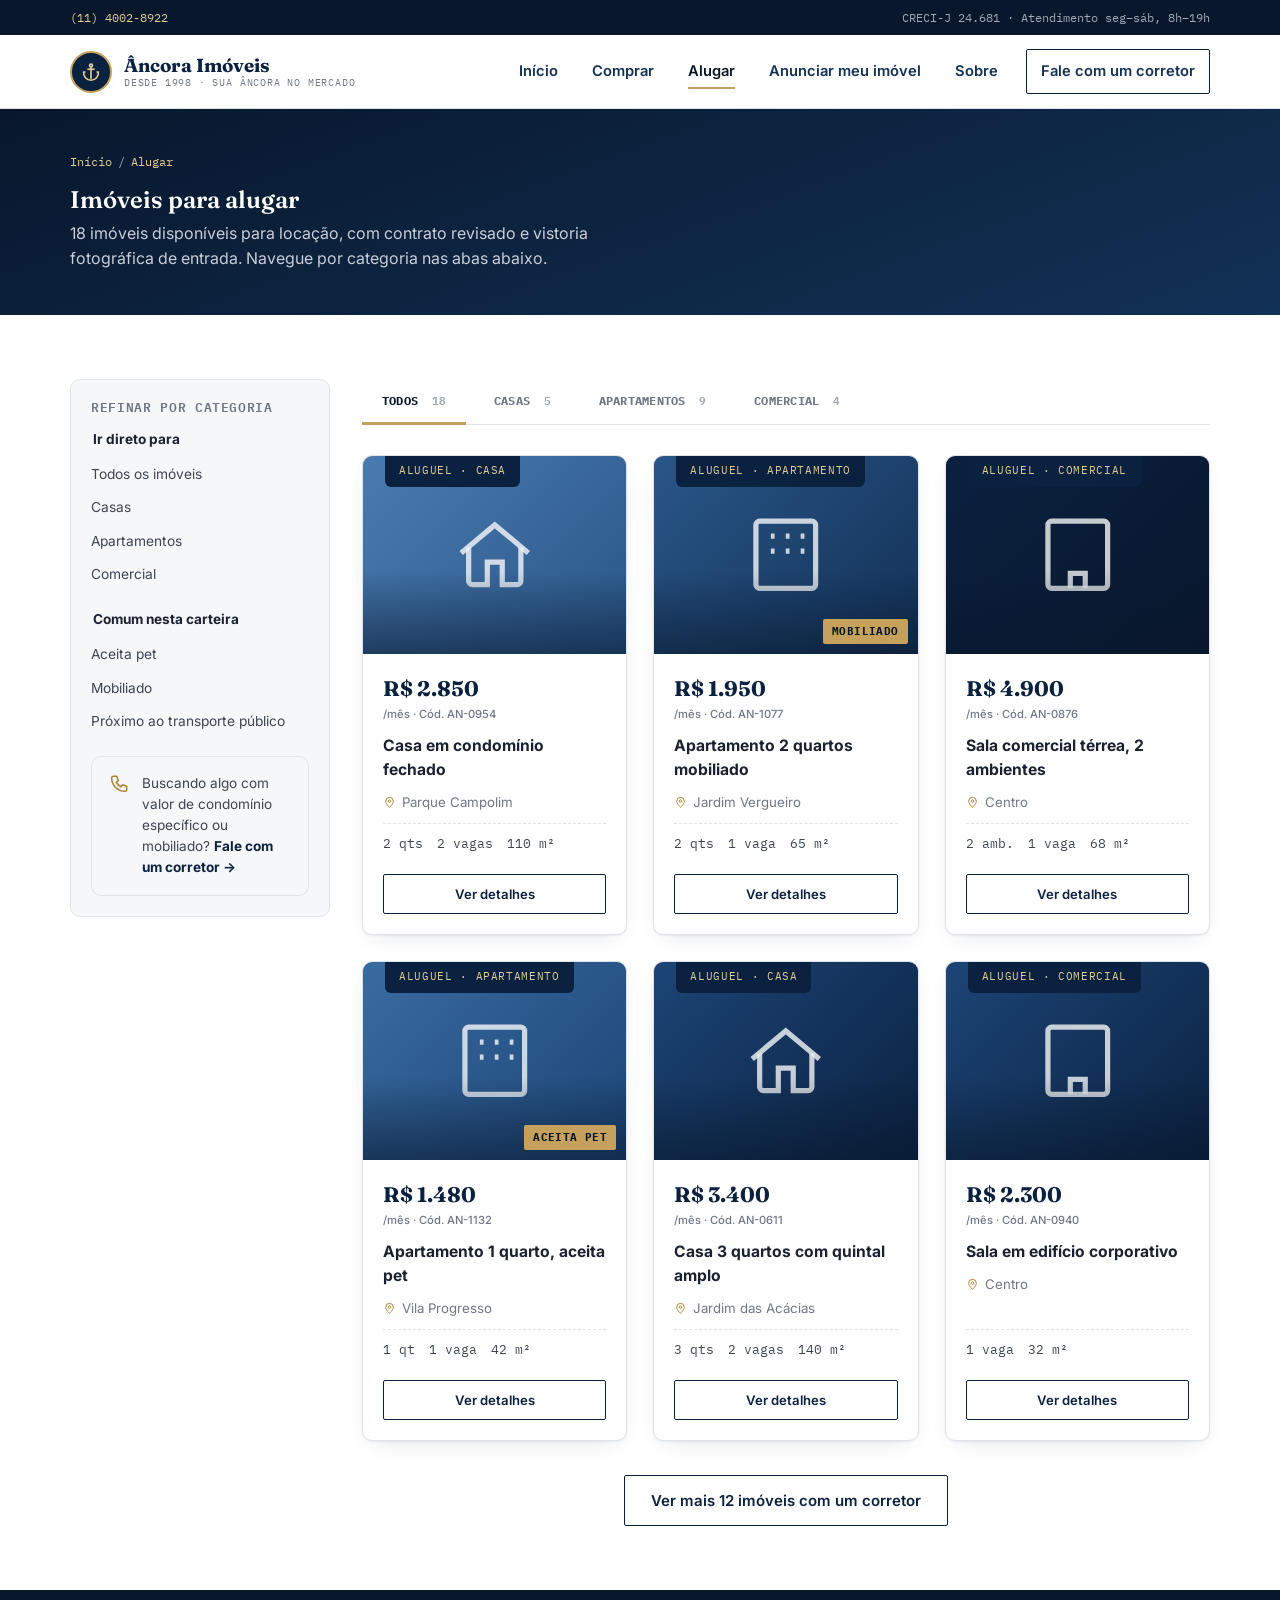
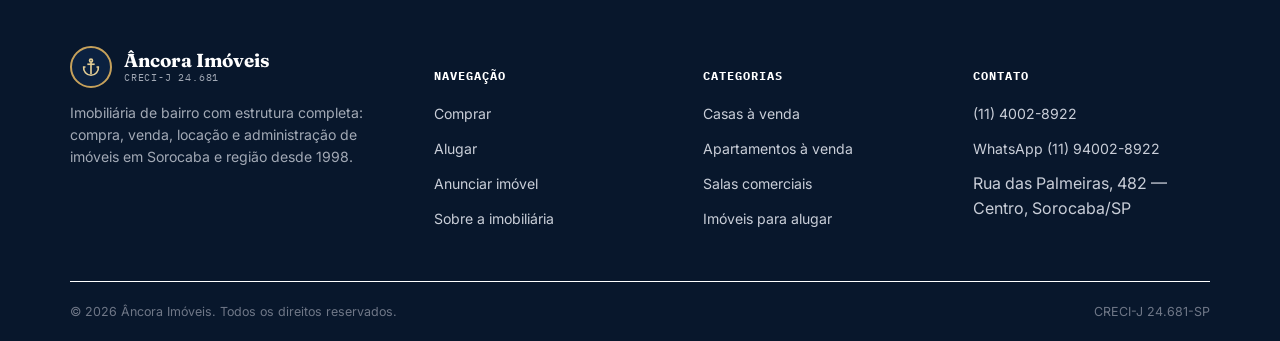
==== commit fae3aa7a: "fix: trocar o e-mail de exemplo por um contato funcional" ====
--- a/html/alugar.html
+++ b/html/alugar.html
@@ -10,10 +10,11 @@
 <link rel="stylesheet" href="../css/style.css">
 </head>
 <body>
+<a class="skip-link" href="#conteudo">Pular para o conteúdo</a>
 
 <div class="topbar">
   <div class="container">
-    <div class="topbar__links"><a href="tel:+551140028922">seunumero</a> · <a href="mailto:seuemail.com.br">seuemail.com.br</a></div>
+    <div class="topbar__links"><a href="tel:+551140028922">(11) 4002-8922</a></div>
     <div class="topbar__seal">CRECI-J 24.681 · Atendimento seg–sáb, 8h–19h</div>
   </div>
 </div>
@@ -36,6 +37,8 @@
     <label for="nav-toggle" class="nav-toggle-btn" aria-hidden="true"><svg viewBox="0 0 24 24" fill="none" stroke="currentColor" stroke-width="2" stroke-linecap="round"><path d="M4 7h16M4 12h16M4 17h16"/></svg></label>
   </div>
 </header>
+
+<main id="conteudo" tabindex="-1">
 
 <section class="page-hero">
   <div class="container">
@@ -273,6 +276,8 @@
   </div>
 </section>
 
+</main>
+
 <footer class="footer">
   <div class="container">
     <div class="footer__grid">
@@ -285,7 +290,7 @@
       </div>
       <div><h5>Navegação</h5><ul><li><a href="comprar.html">Comprar</a></li><li><a href="alugar.html">Alugar</a></li><li><a href="anunciar.html">Anunciar imóvel</a></li><li><a href="sobre.html">Sobre a imobiliária</a></li></ul></div>
       <div><h5>Categorias</h5><ul><li><a href="comprar.html#cat-casa">Casas à venda</a></li><li><a href="comprar.html#cat-apto">Apartamentos à venda</a></li><li><a href="comprar.html#cat-comercial">Salas comerciais</a></li><li><a href="alugar.html">Imóveis para alugar</a></li></ul></div>
-      <div><h5>Contato</h5><ul><li><a href="tel:+551140028922">seunumero</a></li><li><a href="https://wa.me/5511940028922">WhatsApp (11) 94002-8922</a></li><li><a href="mailto:seuemail.com.br">seuemail.com.br</a></li><li>Rua das Palmeiras, 482 — Centro, Sorocaba/SP</li></ul></div>
+      <div><h5>Contato</h5><ul><li><a href="tel:+551140028922">(11) 4002-8922</a></li><li><a href="https://wa.me/5511940028922">WhatsApp (11) 94002-8922</a></li><li>Rua das Palmeiras, 482 — Centro, Sorocaba/SP</li></ul></div>
     </div>
     <div class="footer__bottom"><span>© 2026 Âncora Imóveis. Todos os direitos reservados.</span><span>CRECI-J 24.681-SP</span></div>
   </div>
--- a/css/style.css
+++ b/css/style.css
@@ -7,6 +7,7 @@
   --gray-50:#f6f7f9;
   --gray-100:#eef0f3;
   --gray-200:#e0e3e9;
+  --gray-300:#c9ced8;
   --gray-400:#a2a9b5;
   --gray-500:#6f7787;
   --gray-700:#3c4452;
@@ -46,6 +47,14 @@
 p{margin:0 0 1em}
 button{font-family:inherit}
 :focus-visible{outline:3px solid var(--gold-500);outline-offset:2px}
+
+.skip-link{
+  position:fixed;top:12px;left:12px;z-index:100;
+  padding:10px 16px;background:var(--white);color:var(--navy-950);
+  transform:translateY(calc(-100% - 16px));
+}
+.skip-link:focus{transform:none}
+#conteudo,#contato{scroll-margin-top:88px}
 
 .container{max-width:var(--container);margin:0 auto;padding:0 20px}
 .section{padding:64px 0}
@@ -181,19 +190,19 @@
 /* Busca rápida */
 .quicksearch{
   margin-top:22px;background:var(--white);border-radius:var(--radius-m);
-  padding:18px;display:grid;grid-template-columns:1fr 1fr auto;gap:10px;
+  padding:18px;display:grid;grid-template-columns:repeat(2,minmax(0,1fr));gap:10px;
   box-shadow:var(--shadow-pop);
 }
 .quicksearch select,.quicksearch input{
   border:1px solid var(--gray-200);border-radius:var(--radius-s);padding:12px 12px;
   font-family:var(--f-body);font-size:.9rem;color:var(--ink);background:var(--white);
 }
-.quicksearch .btn{width:100%}
+.quicksearch .btn{width:100%;grid-column:1/-1}
 
 /* Ficha de imóvel*/
 .grid{display:grid;gap:26px}
-.grid--3{grid-template-columns:repeat(3,1fr)}
-.grid--2{grid-template-columns:repeat(2,1fr)}
+.grid--3{grid-template-columns:repeat(3,minmax(0,1fr))}
+.grid--2{grid-template-columns:repeat(2,minmax(0,1fr))}
 
 .card{
   background:var(--white);
@@ -282,7 +291,7 @@
 .trustbar__item{display:flex;align-items:center;gap:12px;color:var(--gray-200)}
 .trustbar__item b{display:block;color:var(--white);font-family:var(--f-display);font-size:1.05rem}
 .trustbar__item span{font-size:.76rem;color:var(--gray-400)}
-.trustbar__item svg{width:24px;height:24px;color:var(--gold-400,var(--gold-500))}
+.trustbar__item svg{width:24px;height:24px;color:var(--gold-500)}
 
 
 .tabs{position:relative}
@@ -331,8 +340,8 @@
 .filterbox input[type=checkbox],.filterbox input[type=radio]{accent-color:var(--gold-600);width:16px;height:16px}
 
 /*  layout  */
-.listing{display:grid;grid-template-columns:260px 1fr;gap:32px;align-items:start}
-.listing.listing--reverse{grid-template-columns:1fr 300px}
+.listing{display:grid;grid-template-columns:260px minmax(0,1fr);gap:32px;align-items:start}
+.listing.listing--reverse{grid-template-columns:minmax(0,1fr) 300px}
 .page-hero{
   background:linear-gradient(160deg,var(--navy-950),var(--navy-800));
   color:var(--white);padding:44px 0;
@@ -366,9 +375,11 @@
 #dg3:checked ~ .dgallery__thumbs label[for="dg3"],
 #dg4:checked ~ .dgallery__thumbs label[for="dg4"],
 #dg5:checked ~ .dgallery__thumbs label[for="dg5"]{border-color:var(--gold-500)}
-@media (max-width:760px){
-  .dgallery__thumbs{grid-template-columns:repeat(5,1fr)}
-}
+#dg1:focus-visible ~ .dgallery__thumbs label[for="dg1"],
+#dg2:focus-visible ~ .dgallery__thumbs label[for="dg2"],
+#dg3:focus-visible ~ .dgallery__thumbs label[for="dg3"],
+#dg4:focus-visible ~ .dgallery__thumbs label[for="dg4"],
+#dg5:focus-visible ~ .dgallery__thumbs label[for="dg5"]{outline:3px solid var(--navy-900);outline-offset:2px}
 
 .spec-grid{display:grid;grid-template-columns:repeat(4,1fr);gap:1px;background:var(--gray-200);border:1px solid var(--gray-200);border-radius:var(--radius-m);overflow:hidden;margin:26px 0}
 .spec{background:var(--white);padding:18px;text-align:center}
@@ -387,7 +398,7 @@
 
 .sticky-card{position:sticky;top:96px;background:var(--white);border:1px solid var(--gray-200);border-radius:var(--radius-m);box-shadow:var(--shadow-card);padding:24px}
 
-.detail-layout{display:grid;grid-template-columns:1fr 360px;gap:32px;align-items:start}
+.detail-layout{display:grid;grid-template-columns:minmax(0,1fr) 360px;gap:32px;align-items:start}
 .sticky-card .card__price{font-size:1.6rem}
 
 /* ---------- Formulários ---------- */
@@ -413,6 +424,11 @@
 .form-foot small{color:var(--gray-500);font-size:.78rem}
 .consent{display:flex;gap:10px;align-items:flex-start;font-size:.82rem;color:var(--gray-500);margin-bottom:18px}
 .consent input{margin-top:3px}
+.lead-status{
+  margin:14px 0 0;padding:12px 14px;background:var(--gray-50);
+  border:1px solid var(--gray-200);border-radius:var(--radius-s);font-size:.85rem;
+}
+.lead-status a{text-decoration:underline;font-weight:700}
 
 .formnote{
   display:flex;gap:12px;background:var(--gray-50);border:1px solid var(--gray-200);
@@ -475,8 +491,8 @@
   .hero__inner{grid-template-columns:1fr}
   .hero__panel{order:-1}
   .grid--3{grid-template-columns:repeat(2,1fr)}
-  .listing{grid-template-columns:1fr}
-  .detail-layout{grid-template-columns:1fr}
+  .listing,.listing.listing--reverse{grid-template-columns:minmax(0,1fr)}
+  .detail-layout{grid-template-columns:minmax(0,1fr)}
   .team{grid-template-columns:repeat(2,1fr)}
   .footer__grid{grid-template-columns:1fr 1fr}
 }
@@ -519,7 +535,7 @@
   .hero__stat b{font-size:1.35rem}
   .quicksearch{grid-template-columns:1fr}
 
-  .grid--3,.grid--2{grid-template-columns:1fr}
+  .grid--3,.grid--2{grid-template-columns:minmax(0,1fr)}
   .spec-grid{grid-template-columns:repeat(2,1fr)}
   .gallery{grid-template-columns:1fr}
   .gallery__side{grid-template-rows:1fr;grid-auto-flow:column;grid-auto-columns:1fr}
@@ -532,11 +548,12 @@
   .trustbar .container{justify-content:center;text-align:center}
   .trustbar__item{width:100%;justify-content:center}
 
-  .form-row--2{grid-template-columns:1fr}
+  .form-row--2{grid-template-columns:minmax(0,1fr)}
+  .btn{max-width:100%;white-space:normal}
   .cta-band{flex-direction:column;text-align:center;padding:32px 24px}
   .feature-list{grid-template-columns:1fr}
   .tabs__nav{overflow-x:auto;flex-wrap:nowrap;-webkit-overflow-scrolling:touch}
-  .tabs__nav label{flex:0 0 auto}
+  .tabs__nav a{flex:0 0 auto}
 
   .section{padding:44px 0}
   h1{font-size:1.9rem !important}
@@ -546,3 +563,9 @@
   .brand__tag{display:none}
   .hero__stats{gap:16px}
 }
+
+@media (prefers-reduced-motion:reduce){
+  html{scroll-behavior:auto}
+  .nav,.btn,.card,.tabs__nav a,.field input,.field select,.field textarea{transition:none}
+  .card:hover,.btn:active{transform:none}
+}
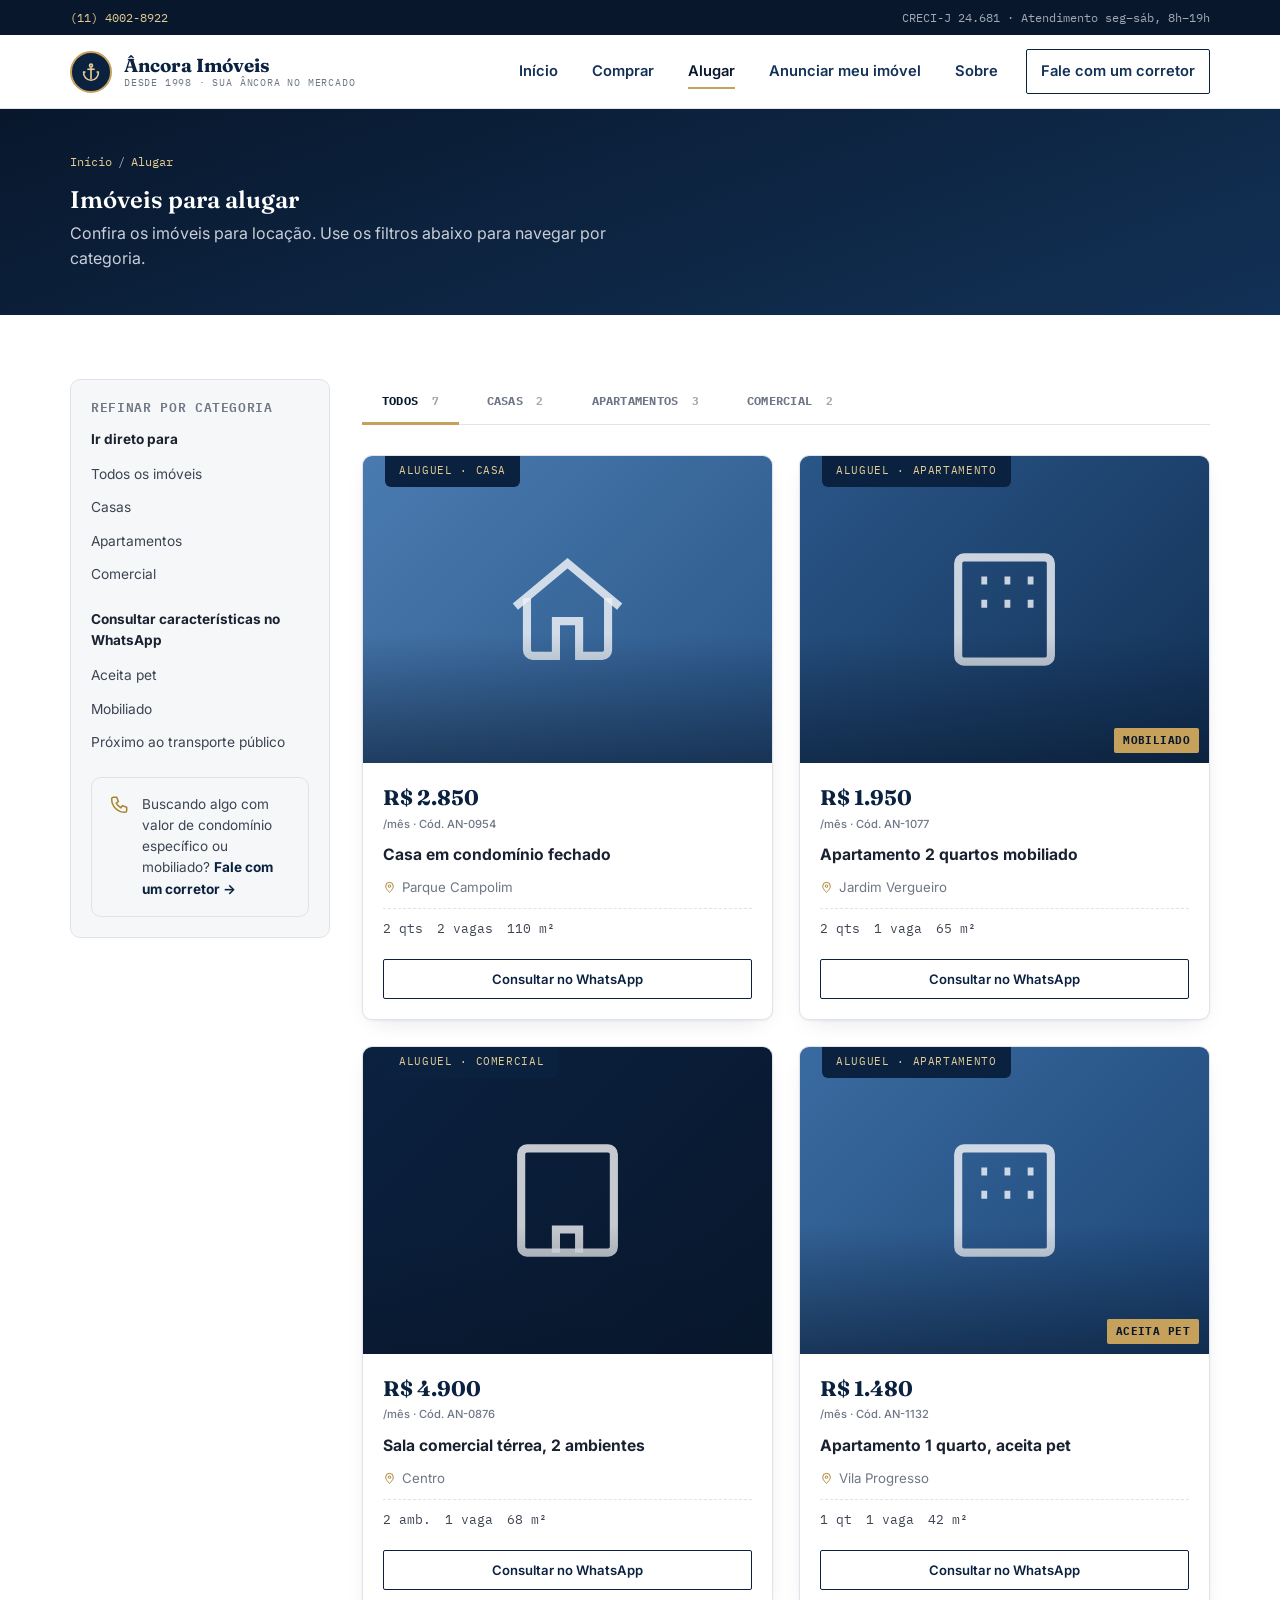
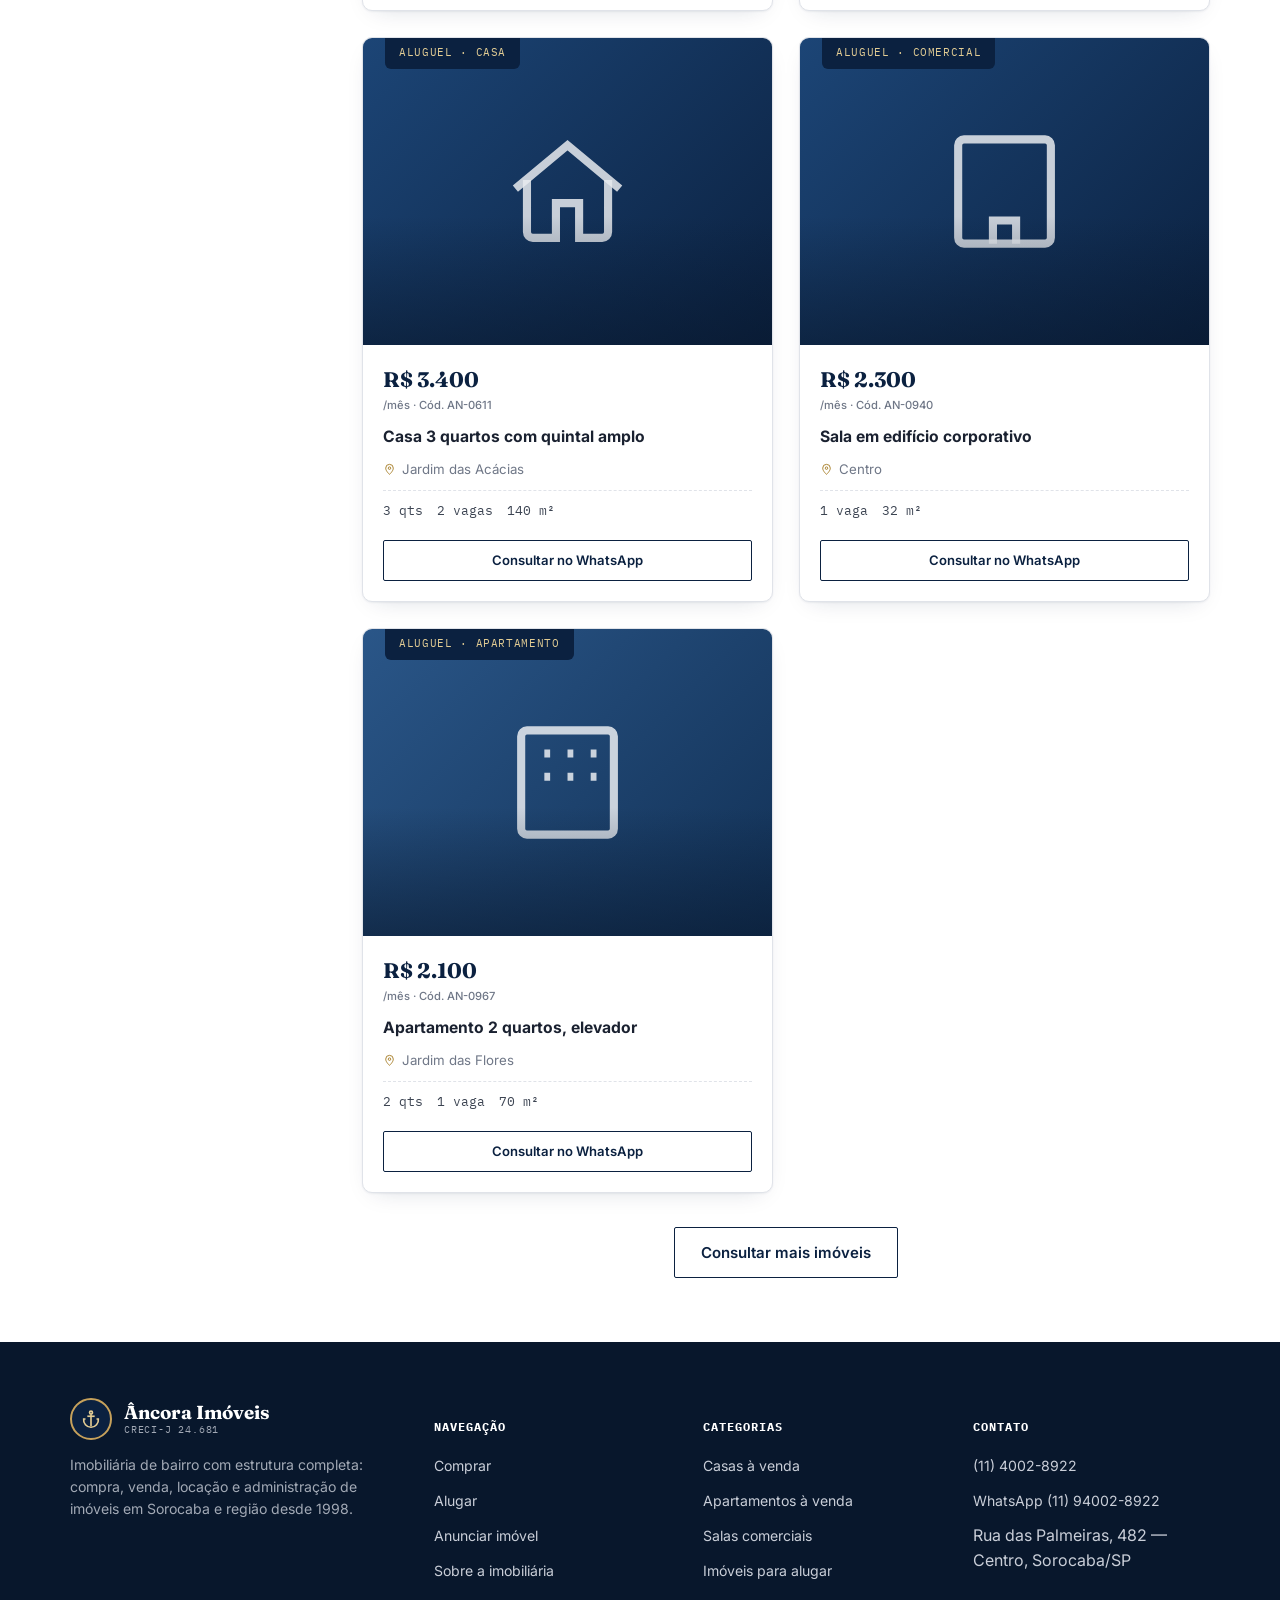
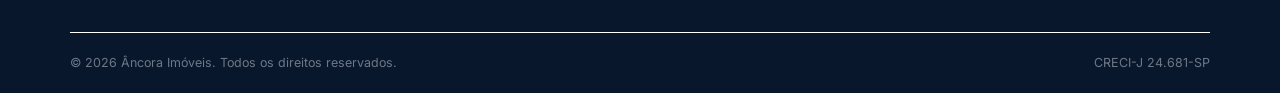
==== commit 78b637b0: "fix: estruturar os atalhos laterais como navegação" ====
--- a/html/alugar.html
+++ b/html/alugar.html
@@ -44,7 +44,7 @@
   <div class="container">
     <div class="breadcrumb"><a href="index.html">Início</a><span>/</span>Alugar</div>
     <h1>Imóveis para alugar</h1>
-    <p>18 imóveis disponíveis para locação, com contrato revisado e vistoria fotográfica de entrada. Navegue por categoria nas abas abaixo.</p>
+    <p>Confira os imóveis para locação. Use os filtros abaixo para navegar por categoria.</p>
   </div>
 </section>
 
@@ -55,19 +55,23 @@
       <aside>
         <div class="filterbox">
           <h4>Refinar por categoria</h4>
-          <fieldset>
-            <legend>Ir direto para</legend>
-            <label><a href="#cat-todos" style="color:inherit">Todos os imóveis</a></label>
-            <label><a href="#cat-casa" style="color:inherit">Casas</a></label>
-            <label><a href="#cat-apto" style="color:inherit">Apartamentos</a></label>
-            <label><a href="#cat-comercial" style="color:inherit">Comercial</a></label>
-          </fieldset>
-          <fieldset>
-            <legend>Comum nesta carteira</legend>
-            <label><a href="https://wa.me/5511940028922?text=Ol%C3%A1!%20Procuro%20um%20im%C3%B3vel%20para%20alugar%20que%20aceite%20pet." target="_blank" rel="noopener" style="color:inherit">Aceita pet</a></label>
-            <label><a href="https://wa.me/5511940028922?text=Ol%C3%A1!%20Procuro%20um%20im%C3%B3vel%20mobiliado%20para%20alugar." target="_blank" rel="noopener" style="color:inherit">Mobiliado</a></label>
-            <label><a href="https://wa.me/5511940028922?text=Ol%C3%A1!%20Procuro%20um%20im%C3%B3vel%20perto%20do%20transporte%20p%C3%BAblico." target="_blank" rel="noopener" style="color:inherit">Próximo ao transporte público</a></label>
-          </fieldset>
+          <nav class="filterbox__group" aria-label="Ir direto para">
+            <h5>Ir direto para</h5>
+            <ul>
+              <li><a href="#cat-todos">Todos os imóveis</a></li>
+              <li><a href="#cat-casa">Casas</a></li>
+              <li><a href="#cat-apto">Apartamentos</a></li>
+              <li><a href="#cat-comercial">Comercial</a></li>
+            </ul>
+          </nav>
+          <nav class="filterbox__group" aria-label="Consultar características no WhatsApp">
+            <h5>Consultar características no WhatsApp</h5>
+            <ul>
+              <li><a href="https://wa.me/5511940028922?text=Ol%C3%A1!%20Procuro%20um%20im%C3%B3vel%20para%20alugar%20que%20aceite%20pet." target="_blank" rel="noopener">Aceita pet</a></li>
+              <li><a href="https://wa.me/5511940028922?text=Ol%C3%A1!%20Procuro%20um%20im%C3%B3vel%20mobiliado%20para%20alugar." target="_blank" rel="noopener">Mobiliado</a></li>
+              <li><a href="https://wa.me/5511940028922?text=Ol%C3%A1!%20Procuro%20um%20im%C3%B3vel%20perto%20do%20transporte%20p%C3%BAblico." target="_blank" rel="noopener">Próximo ao transporte público</a></li>
+            </ul>
+          </nav>
           <div class="formnote">
             <svg viewBox="0 0 24 24" fill="none" stroke="currentColor" stroke-width="1.8"><path d="M4 4h4l2 5-2.5 2a12 12 0 0 0 5.5 5.5l2-2.5 5 2v4a2 2 0 0 1-2 2A16 16 0 0 1 2 6a2 2 0 0 1 2-2Z"/></svg>
             <div>Buscando algo com valor de condomínio específico ou mobiliado? <a href="https://wa.me/5511940028922" style="color:var(--navy-900);font-weight:700">Fale com um corretor →</a></div>
@@ -83,193 +87,98 @@
           <span id="cat-comercial" class="target-hook"></span>
 
           <div class="tabs__nav">
-            <a href="#cat-todos">Todos <span class="tabs__count">18</span></a>
-            <a href="#cat-casa">Casas <span class="tabs__count">5</span></a>
-            <a href="#cat-apto">Apartamentos <span class="tabs__count">9</span></a>
-            <a href="#cat-comercial">Comercial <span class="tabs__count">4</span></a>
+            <a href="#cat-todos">Todos <span class="tabs__count">7</span></a>
+            <a href="#cat-casa">Casas <span class="tabs__count">2</span></a>
+            <a href="#cat-apto">Apartamentos <span class="tabs__count">3</span></a>
+            <a href="#cat-comercial">Comercial <span class="tabs__count">2</span></a>
           </div>
 
-          <div class="tabs__panels">
-
-            <!-- TODOS -->
-            <div class="panel-todos">
-              <div class="grid grid--3">
-
-                <article class="card">
-                  <span class="card__tab">Aluguel · Casa</span>
-                  <a href="imovel.html" class="card__photo ph-5"><svg viewBox="0 0 24 24" fill="none" stroke="currentColor" stroke-width="1.4"><path d="M3 11.5 12 4l9 7.5"/><path d="M5 10v9a1 1 0 0 0 1 1h4v-6h4v6h4a1 1 0 0 0 1-1v-9"/></svg></a>
-                  <div class="card__body">
-                    <div class="card__price">R$ 2.850<small>/mês · Cód. AN-0954</small></div>
-                    <div class="card__title">Casa em condomínio fechado</div>
-                    <div class="card__loc"><svg viewBox="0 0 24 24" fill="none" stroke="currentColor" stroke-width="1.8"><path d="M12 21s-7-6.1-7-11.5A7 7 0 0 1 19 9.5C19 14.9 12 21 12 21Z"/><circle cx="12" cy="9.5" r="2.3"/></svg> Parque Campolim</div>
-                    <div class="card__meta"><span>2 qts</span><span>2 vagas</span><span>110 m²</span></div>
-                  </div>
-                  <div class="card__cta"><a href="imovel.html" class="btn btn-outline-navy btn-block btn-sm">Ver detalhes</a></div>
-                </article>
-
-                <article class="card">
-                  <span class="card__tab">Aluguel · Apartamento</span>
-                  <a href="imovel.html" class="card__photo ph-2"><span class="card__status">Mobiliado</span><svg viewBox="0 0 24 24" fill="none" stroke="currentColor" stroke-width="1.4"><rect x="4" y="3" width="16" height="18" rx="1"/><path d="M8 7h1M12 7h1M16 7h1M8 11h1M12 11h1M16 11h1"/></svg></a>
-                  <div class="card__body">
-                    <div class="card__price">R$ 1.950<small>/mês · Cód. AN-1077</small></div>
-                    <div class="card__title">Apartamento 2 quartos mobiliado</div>
-                    <div class="card__loc"><svg viewBox="0 0 24 24" fill="none" stroke="currentColor" stroke-width="1.8"><path d="M12 21s-7-6.1-7-11.5A7 7 0 0 1 19 9.5C19 14.9 12 21 12 21Z"/><circle cx="12" cy="9.5" r="2.3"/></svg> Jardim Vergueiro</div>
-                    <div class="card__meta"><span>2 qts</span><span>1 vaga</span><span>65 m²</span></div>
-                  </div>
-                  <div class="card__cta"><a href="imovel.html" class="btn btn-outline-navy btn-block btn-sm">Ver detalhes</a></div>
-                </article>
-
-                <article class="card">
-                  <span class="card__tab">Aluguel · Comercial</span>
-                  <a href="imovel.html" class="card__photo ph-4"><svg viewBox="0 0 24 24" fill="none" stroke="currentColor" stroke-width="1.4"><rect x="4" y="3" width="16" height="18" rx="1"/><path d="M10 21v-4h4v4"/></svg></a>
-                  <div class="card__body">
-                    <div class="card__price">R$ 4.900<small>/mês · Cód. AN-0876</small></div>
-                    <div class="card__title">Sala comercial térrea, 2 ambientes</div>
-                    <div class="card__loc"><svg viewBox="0 0 24 24" fill="none" stroke="currentColor" stroke-width="1.8"><path d="M12 21s-7-6.1-7-11.5A7 7 0 0 1 19 9.5C19 14.9 12 21 12 21Z"/><circle cx="12" cy="9.5" r="2.3"/></svg> Centro</div>
-                    <div class="card__meta"><span>2 amb.</span><span>1 vaga</span><span>68 m²</span></div>
-                  </div>
-                  <div class="card__cta"><a href="imovel.html" class="btn btn-outline-navy btn-block btn-sm">Ver detalhes</a></div>
-                </article>
-
-                <article class="card">
-                  <span class="card__tab">Aluguel · Apartamento</span>
-                  <a href="imovel.html" class="card__photo ph-3"><span class="card__status">Aceita pet</span><svg viewBox="0 0 24 24" fill="none" stroke="currentColor" stroke-width="1.4"><rect x="4" y="3" width="16" height="18" rx="1"/><path d="M8 7h1M12 7h1M16 7h1M8 11h1M12 11h1M16 11h1"/></svg></a>
-                  <div class="card__body">
-                    <div class="card__price">R$ 1.480<small>/mês · Cód. AN-1132</small></div>
-                    <div class="card__title">Apartamento 1 quarto, aceita pet</div>
-                    <div class="card__loc"><svg viewBox="0 0 24 24" fill="none" stroke="currentColor" stroke-width="1.8"><path d="M12 21s-7-6.1-7-11.5A7 7 0 0 1 19 9.5C19 14.9 12 21 12 21Z"/><circle cx="12" cy="9.5" r="2.3"/></svg> Vila Progresso</div>
-                    <div class="card__meta"><span>1 qt</span><span>1 vaga</span><span>42 m²</span></div>
-                  </div>
-                  <div class="card__cta"><a href="imovel.html" class="btn btn-outline-navy btn-block btn-sm">Ver detalhes</a></div>
-                </article>
-
-                <article class="card">
-                  <span class="card__tab">Aluguel · Casa</span>
-                  <a href="imovel.html" class="card__photo ph-1"><svg viewBox="0 0 24 24" fill="none" stroke="currentColor" stroke-width="1.4"><path d="M3 11.5 12 4l9 7.5"/><path d="M5 10v9a1 1 0 0 0 1 1h4v-6h4v6h4a1 1 0 0 0 1-1v-9"/></svg></a>
-                  <div class="card__body">
-                    <div class="card__price">R$ 3.400<small>/mês · Cód. AN-0611</small></div>
-                    <div class="card__title">Casa 3 quartos com quintal amplo</div>
-                    <div class="card__loc"><svg viewBox="0 0 24 24" fill="none" stroke="currentColor" stroke-width="1.8"><path d="M12 21s-7-6.1-7-11.5A7 7 0 0 1 19 9.5C19 14.9 12 21 12 21Z"/><circle cx="12" cy="9.5" r="2.3"/></svg> Jardim das Acácias</div>
-                    <div class="card__meta"><span>3 qts</span><span>2 vagas</span><span>140 m²</span></div>
-                  </div>
-                  <div class="card__cta"><a href="imovel.html" class="btn btn-outline-navy btn-block btn-sm">Ver detalhes</a></div>
-                </article>
-
-                <article class="card">
-                  <span class="card__tab">Aluguel · Comercial</span>
-                  <a href="imovel.html" class="card__photo ph-1"><svg viewBox="0 0 24 24" fill="none" stroke="currentColor" stroke-width="1.4"><rect x="4" y="3" width="16" height="18" rx="1"/><path d="M10 21v-4h4v4"/></svg></a>
-                  <div class="card__body">
-                    <div class="card__price">R$ 2.300<small>/mês · Cód. AN-0940</small></div>
-                    <div class="card__title">Sala em edifício corporativo</div>
-                    <div class="card__loc"><svg viewBox="0 0 24 24" fill="none" stroke="currentColor" stroke-width="1.8"><path d="M12 21s-7-6.1-7-11.5A7 7 0 0 1 19 9.5C19 14.9 12 21 12 21Z"/><circle cx="12" cy="9.5" r="2.3"/></svg> Centro</div>
-                    <div class="card__meta"><span>1 vaga</span><span>32 m²</span></div>
-                  </div>
-                  <div class="card__cta"><a href="imovel.html" class="btn btn-outline-navy btn-block btn-sm">Ver detalhes</a></div>
-                </article>
-
-              </div>
-              <div style="text-align:center;margin-top:34px"><a href="https://wa.me/5511940028922" class="btn btn-outline-navy">Ver mais 12 imóveis com um corretor</a></div>
-            </div>
-
-            <!-- CASA -->
-            <div class="panel-casa">
-              <div class="grid grid--3">
-                <article class="card">
-                  <span class="card__tab">Aluguel · Casa</span>
-                  <a href="imovel.html" class="card__photo ph-5"><svg viewBox="0 0 24 24" fill="none" stroke="currentColor" stroke-width="1.4"><path d="M3 11.5 12 4l9 7.5"/><path d="M5 10v9a1 1 0 0 0 1 1h4v-6h4v6h4a1 1 0 0 0 1-1v-9"/></svg></a>
-                  <div class="card__body">
-                    <div class="card__price">R$ 2.850<small>/mês · Cód. AN-0954</small></div>
-                    <div class="card__title">Casa em condomínio fechado</div>
-                    <div class="card__loc"><svg viewBox="0 0 24 24" fill="none" stroke="currentColor" stroke-width="1.8"><path d="M12 21s-7-6.1-7-11.5A7 7 0 0 1 19 9.5C19 14.9 12 21 12 21Z"/><circle cx="12" cy="9.5" r="2.3"/></svg> Parque Campolim</div>
-                    <div class="card__meta"><span>2 qts</span><span>2 vagas</span><span>110 m²</span></div>
-                  </div>
-                  <div class="card__cta"><a href="imovel.html" class="btn btn-outline-navy btn-block btn-sm">Ver detalhes</a></div>
-                </article>
-                <article class="card">
-                  <span class="card__tab">Aluguel · Casa</span>
-                  <a href="imovel.html" class="card__photo ph-1"><svg viewBox="0 0 24 24" fill="none" stroke="currentColor" stroke-width="1.4"><path d="M3 11.5 12 4l9 7.5"/><path d="M5 10v9a1 1 0 0 0 1 1h4v-6h4v6h4a1 1 0 0 0 1-1v-9"/></svg></a>
-                  <div class="card__body">
-                    <div class="card__price">R$ 3.400<small>/mês · Cód. AN-0611</small></div>
-                    <div class="card__title">Casa 3 quartos com quintal amplo</div>
-                    <div class="card__loc"><svg viewBox="0 0 24 24" fill="none" stroke="currentColor" stroke-width="1.8"><path d="M12 21s-7-6.1-7-11.5A7 7 0 0 1 19 9.5C19 14.9 12 21 12 21Z"/><circle cx="12" cy="9.5" r="2.3"/></svg> Jardim das Acácias</div>
-                    <div class="card__meta"><span>3 qts</span><span>2 vagas</span><span>140 m²</span></div>
-                  </div>
-                  <div class="card__cta"><a href="imovel.html" class="btn btn-outline-navy btn-block btn-sm">Ver detalhes</a></div>
-                </article>
-              </div>
-              <div style="text-align:center;margin-top:34px"><a href="https://wa.me/5511940028922" class="btn btn-outline-navy">Ver mais 3 casas com um corretor</a></div>
-            </div>
-
-            <!-- APARTAMENTO -->
-            <div class="panel-apto">
-              <div class="grid grid--3">
-                <article class="card">
-                  <span class="card__tab">Aluguel · Apartamento</span>
-                  <a href="imovel.html" class="card__photo ph-2"><span class="card__status">Mobiliado</span><svg viewBox="0 0 24 24" fill="none" stroke="currentColor" stroke-width="1.4"><rect x="4" y="3" width="16" height="18" rx="1"/><path d="M8 7h1M12 7h1M16 7h1M8 11h1M12 11h1M16 11h1"/></svg></a>
-                  <div class="card__body">
-                    <div class="card__price">R$ 1.950<small>/mês · Cód. AN-1077</small></div>
-                    <div class="card__title">Apartamento 2 quartos mobiliado</div>
-                    <div class="card__loc"><svg viewBox="0 0 24 24" fill="none" stroke="currentColor" stroke-width="1.8"><path d="M12 21s-7-6.1-7-11.5A7 7 0 0 1 19 9.5C19 14.9 12 21 12 21Z"/><circle cx="12" cy="9.5" r="2.3"/></svg> Jardim Vergueiro</div>
-                    <div class="card__meta"><span>2 qts</span><span>1 vaga</span><span>65 m²</span></div>
-                  </div>
-                  <div class="card__cta"><a href="imovel.html" class="btn btn-outline-navy btn-block btn-sm">Ver detalhes</a></div>
-                </article>
-                <article class="card">
-                  <span class="card__tab">Aluguel · Apartamento</span>
-                  <a href="imovel.html" class="card__photo ph-3"><span class="card__status">Aceita pet</span><svg viewBox="0 0 24 24" fill="none" stroke="currentColor" stroke-width="1.4"><rect x="4" y="3" width="16" height="18" rx="1"/><path d="M8 7h1M12 7h1M16 7h1M8 11h1M12 11h1M16 11h1"/></svg></a>
-                  <div class="card__body">
-                    <div class="card__price">R$ 1.480<small>/mês · Cód. AN-1132</small></div>
-                    <div class="card__title">Apartamento 1 quarto, aceita pet</div>
-                    <div class="card__loc"><svg viewBox="0 0 24 24" fill="none" stroke="currentColor" stroke-width="1.8"><path d="M12 21s-7-6.1-7-11.5A7 7 0 0 1 19 9.5C19 14.9 12 21 12 21Z"/><circle cx="12" cy="9.5" r="2.3"/></svg> Vila Progresso</div>
-                    <div class="card__meta"><span>1 qt</span><span>1 vaga</span><span>42 m²</span></div>
-                  </div>
-                  <div class="card__cta"><a href="imovel.html" class="btn btn-outline-navy btn-block btn-sm">Ver detalhes</a></div>
-                </article>
-                <article class="card">
-                  <span class="card__tab">Aluguel · Apartamento</span>
-                  <a href="imovel.html" class="card__photo ph-2"><svg viewBox="0 0 24 24" fill="none" stroke="currentColor" stroke-width="1.4"><rect x="4" y="3" width="16" height="18" rx="1"/><path d="M8 7h1M12 7h1M16 7h1M8 11h1M12 11h1M16 11h1"/></svg></a>
-                  <div class="card__body">
-                    <div class="card__price">R$ 2.100<small>/mês · Cód. AN-0967</small></div>
-                    <div class="card__title">Apartamento 2 quartos, elevador</div>
-                    <div class="card__loc"><svg viewBox="0 0 24 24" fill="none" stroke="currentColor" stroke-width="1.8"><path d="M12 21s-7-6.1-7-11.5A7 7 0 0 1 19 9.5C19 14.9 12 21 12 21Z"/><circle cx="12" cy="9.5" r="2.3"/></svg> Jardim das Flores</div>
-                    <div class="card__meta"><span>2 qts</span><span>1 vaga</span><span>70 m²</span></div>
-                  </div>
-                  <div class="card__cta"><a href="imovel.html" class="btn btn-outline-navy btn-block btn-sm">Ver detalhes</a></div>
-                </article>
-              </div>
-              <div style="text-align:center;margin-top:34px"><a href="https://wa.me/5511940028922" class="btn btn-outline-navy">Ver mais 6 apartamentos com um corretor</a></div>
-            </div>
-
-            <!-- COMERCIAL -->
-            <div class="panel-comercial">
-              <div class="grid grid--3">
-                <article class="card">
-                  <span class="card__tab">Aluguel · Comercial</span>
-                  <a href="imovel.html" class="card__photo ph-4"><svg viewBox="0 0 24 24" fill="none" stroke="currentColor" stroke-width="1.4"><rect x="4" y="3" width="16" height="18" rx="1"/><path d="M10 21v-4h4v4"/></svg></a>
-                  <div class="card__body">
-                    <div class="card__price">R$ 4.900<small>/mês · Cód. AN-0876</small></div>
-                    <div class="card__title">Sala comercial térrea, 2 ambientes</div>
-                    <div class="card__loc"><svg viewBox="0 0 24 24" fill="none" stroke="currentColor" stroke-width="1.8"><path d="M12 21s-7-6.1-7-11.5A7 7 0 0 1 19 9.5C19 14.9 12 21 12 21Z"/><circle cx="12" cy="9.5" r="2.3"/></svg> Centro</div>
-                    <div class="card__meta"><span>2 amb.</span><span>1 vaga</span><span>68 m²</span></div>
-                  </div>
-                  <div class="card__cta"><a href="imovel.html" class="btn btn-outline-navy btn-block btn-sm">Ver detalhes</a></div>
-                </article>
-                <article class="card">
-                  <span class="card__tab">Aluguel · Comercial</span>
-                  <a href="imovel.html" class="card__photo ph-1"><svg viewBox="0 0 24 24" fill="none" stroke="currentColor" stroke-width="1.4"><rect x="4" y="3" width="16" height="18" rx="1"/><path d="M10 21v-4h4v4"/></svg></a>
-                  <div class="card__body">
-                    <div class="card__price">R$ 2.300<small>/mês · Cód. AN-0940</small></div>
-                    <div class="card__title">Sala em edifício corporativo</div>
-                    <div class="card__loc"><svg viewBox="0 0 24 24" fill="none" stroke="currentColor" stroke-width="1.8"><path d="M12 21s-7-6.1-7-11.5A7 7 0 0 1 19 9.5C19 14.9 12 21 12 21Z"/><circle cx="12" cy="9.5" r="2.3"/></svg> Centro</div>
-                    <div class="card__meta"><span>1 vaga</span><span>32 m²</span></div>
-                  </div>
-                  <div class="card__cta"><a href="imovel.html" class="btn btn-outline-navy btn-block btn-sm">Ver detalhes</a></div>
-                </article>
-              </div>
-              <div style="text-align:center;margin-top:34px"><a href="https://wa.me/5511940028922" class="btn btn-outline-navy">Ver mais 2 imóveis comerciais com um corretor</a></div>
-            </div>
-
+          <div class="grid grid--2 catalog">
+            <article class="card" data-category="casa">
+              <span class="card__tab">Aluguel · Casa</span>
+              <div class="card__photo ph-5"><svg viewBox="0 0 24 24" fill="none" stroke="currentColor" stroke-width="1.4"><path d="M3 11.5 12 4l9 7.5"/><path d="M5 10v9a1 1 0 0 0 1 1h4v-6h4v6h4a1 1 0 0 0 1-1v-9"/></svg></div>
+              <div class="card__body">
+                <div class="card__price">R$ 2.850<small>/mês · Cód. AN-0954</small></div>
+                <div class="card__title">Casa em condomínio fechado</div>
+                <div class="card__loc"><svg viewBox="0 0 24 24" fill="none" stroke="currentColor" stroke-width="1.8"><path d="M12 21s-7-6.1-7-11.5A7 7 0 0 1 19 9.5C19 14.9 12 21 12 21Z"/><circle cx="12" cy="9.5" r="2.3"/></svg> Parque Campolim</div>
+                <div class="card__meta"><span>2 qts</span><span>2 vagas</span><span>110 m²</span></div>
+              </div>
+              <div class="card__cta"><a href="https://wa.me/5511940028922?text=Ol%C3%A1!%20Gostaria%20de%20saber%20mais%20sobre%20o%20im%C3%B3vel%20AN-0954." class="btn btn-outline-navy btn-block btn-sm" aria-label="Consultar no WhatsApp — Casa em condomínio fechado (AN-0954)">Consultar no WhatsApp</a></div>
+            </article>
+
+            <article class="card" data-category="apto">
+              <span class="card__tab">Aluguel · Apartamento</span>
+              <div class="card__photo ph-2"><span class="card__status">Mobiliado</span><svg viewBox="0 0 24 24" fill="none" stroke="currentColor" stroke-width="1.4"><rect x="4" y="3" width="16" height="18" rx="1"/><path d="M8 7h1M12 7h1M16 7h1M8 11h1M12 11h1M16 11h1"/></svg></div>
+              <div class="card__body">
+                <div class="card__price">R$ 1.950<small>/mês · Cód. AN-1077</small></div>
+                <div class="card__title">Apartamento 2 quartos mobiliado</div>
+                <div class="card__loc"><svg viewBox="0 0 24 24" fill="none" stroke="currentColor" stroke-width="1.8"><path d="M12 21s-7-6.1-7-11.5A7 7 0 0 1 19 9.5C19 14.9 12 21 12 21Z"/><circle cx="12" cy="9.5" r="2.3"/></svg> Jardim Vergueiro</div>
+                <div class="card__meta"><span>2 qts</span><span>1 vaga</span><span>65 m²</span></div>
+              </div>
+              <div class="card__cta"><a href="https://wa.me/5511940028922?text=Ol%C3%A1!%20Gostaria%20de%20saber%20mais%20sobre%20o%20im%C3%B3vel%20AN-1077." class="btn btn-outline-navy btn-block btn-sm" aria-label="Consultar no WhatsApp — Apartamento 2 quartos mobiliado (AN-1077)">Consultar no WhatsApp</a></div>
+            </article>
+
+            <article class="card" data-category="comercial">
+              <span class="card__tab">Aluguel · Comercial</span>
+              <div class="card__photo ph-4"><svg viewBox="0 0 24 24" fill="none" stroke="currentColor" stroke-width="1.4"><rect x="4" y="3" width="16" height="18" rx="1"/><path d="M10 21v-4h4v4"/></svg></div>
+              <div class="card__body">
+                <div class="card__price">R$ 4.900<small>/mês · Cód. AN-0876</small></div>
+                <div class="card__title">Sala comercial térrea, 2 ambientes</div>
+                <div class="card__loc"><svg viewBox="0 0 24 24" fill="none" stroke="currentColor" stroke-width="1.8"><path d="M12 21s-7-6.1-7-11.5A7 7 0 0 1 19 9.5C19 14.9 12 21 12 21Z"/><circle cx="12" cy="9.5" r="2.3"/></svg> Centro</div>
+                <div class="card__meta"><span>2 amb.</span><span>1 vaga</span><span>68 m²</span></div>
+              </div>
+              <div class="card__cta"><a href="https://wa.me/5511940028922?text=Ol%C3%A1!%20Gostaria%20de%20saber%20mais%20sobre%20o%20im%C3%B3vel%20AN-0876." class="btn btn-outline-navy btn-block btn-sm" aria-label="Consultar no WhatsApp — Sala comercial térrea, 2 ambientes (AN-0876)">Consultar no WhatsApp</a></div>
+            </article>
+
+            <article class="card" data-category="apto">
+              <span class="card__tab">Aluguel · Apartamento</span>
+              <div class="card__photo ph-3"><span class="card__status">Aceita pet</span><svg viewBox="0 0 24 24" fill="none" stroke="currentColor" stroke-width="1.4"><rect x="4" y="3" width="16" height="18" rx="1"/><path d="M8 7h1M12 7h1M16 7h1M8 11h1M12 11h1M16 11h1"/></svg></div>
+              <div class="card__body">
+                <div class="card__price">R$ 1.480<small>/mês · Cód. AN-1132</small></div>
+                <div class="card__title">Apartamento 1 quarto, aceita pet</div>
+                <div class="card__loc"><svg viewBox="0 0 24 24" fill="none" stroke="currentColor" stroke-width="1.8"><path d="M12 21s-7-6.1-7-11.5A7 7 0 0 1 19 9.5C19 14.9 12 21 12 21Z"/><circle cx="12" cy="9.5" r="2.3"/></svg> Vila Progresso</div>
+                <div class="card__meta"><span>1 qt</span><span>1 vaga</span><span>42 m²</span></div>
+              </div>
+              <div class="card__cta"><a href="https://wa.me/5511940028922?text=Ol%C3%A1!%20Gostaria%20de%20saber%20mais%20sobre%20o%20im%C3%B3vel%20AN-1132." class="btn btn-outline-navy btn-block btn-sm" aria-label="Consultar no WhatsApp — Apartamento 1 quarto, aceita pet (AN-1132)">Consultar no WhatsApp</a></div>
+            </article>
+
+            <article class="card" data-category="casa">
+              <span class="card__tab">Aluguel · Casa</span>
+              <div class="card__photo ph-1"><svg viewBox="0 0 24 24" fill="none" stroke="currentColor" stroke-width="1.4"><path d="M3 11.5 12 4l9 7.5"/><path d="M5 10v9a1 1 0 0 0 1 1h4v-6h4v6h4a1 1 0 0 0 1-1v-9"/></svg></div>
+              <div class="card__body">
+                <div class="card__price">R$ 3.400<small>/mês · Cód. AN-0611</small></div>
+                <div class="card__title">Casa 3 quartos com quintal amplo</div>
+                <div class="card__loc"><svg viewBox="0 0 24 24" fill="none" stroke="currentColor" stroke-width="1.8"><path d="M12 21s-7-6.1-7-11.5A7 7 0 0 1 19 9.5C19 14.9 12 21 12 21Z"/><circle cx="12" cy="9.5" r="2.3"/></svg> Jardim das Acácias</div>
+                <div class="card__meta"><span>3 qts</span><span>2 vagas</span><span>140 m²</span></div>
+              </div>
+              <div class="card__cta"><a href="https://wa.me/5511940028922?text=Ol%C3%A1!%20Gostaria%20de%20saber%20mais%20sobre%20o%20im%C3%B3vel%20AN-0611." class="btn btn-outline-navy btn-block btn-sm" aria-label="Consultar no WhatsApp — Casa 3 quartos com quintal amplo (AN-0611)">Consultar no WhatsApp</a></div>
+            </article>
+
+            <article class="card" data-category="comercial">
+              <span class="card__tab">Aluguel · Comercial</span>
+              <div class="card__photo ph-1"><svg viewBox="0 0 24 24" fill="none" stroke="currentColor" stroke-width="1.4"><rect x="4" y="3" width="16" height="18" rx="1"/><path d="M10 21v-4h4v4"/></svg></div>
+              <div class="card__body">
+                <div class="card__price">R$ 2.300<small>/mês · Cód. AN-0940</small></div>
+                <div class="card__title">Sala em edifício corporativo</div>
+                <div class="card__loc"><svg viewBox="0 0 24 24" fill="none" stroke="currentColor" stroke-width="1.8"><path d="M12 21s-7-6.1-7-11.5A7 7 0 0 1 19 9.5C19 14.9 12 21 12 21Z"/><circle cx="12" cy="9.5" r="2.3"/></svg> Centro</div>
+                <div class="card__meta"><span>1 vaga</span><span>32 m²</span></div>
+              </div>
+              <div class="card__cta"><a href="https://wa.me/5511940028922?text=Ol%C3%A1!%20Gostaria%20de%20saber%20mais%20sobre%20o%20im%C3%B3vel%20AN-0940." class="btn btn-outline-navy btn-block btn-sm" aria-label="Consultar no WhatsApp — Sala em edifício corporativo (AN-0940)">Consultar no WhatsApp</a></div>
+            </article>
+
+            <article class="card" data-category="apto">
+              <span class="card__tab">Aluguel · Apartamento</span>
+              <div class="card__photo ph-2"><svg viewBox="0 0 24 24" fill="none" stroke="currentColor" stroke-width="1.4"><rect x="4" y="3" width="16" height="18" rx="1"/><path d="M8 7h1M12 7h1M16 7h1M8 11h1M12 11h1M16 11h1"/></svg></div>
+              <div class="card__body">
+                <div class="card__price">R$ 2.100<small>/mês · Cód. AN-0967</small></div>
+                <div class="card__title">Apartamento 2 quartos, elevador</div>
+                <div class="card__loc"><svg viewBox="0 0 24 24" fill="none" stroke="currentColor" stroke-width="1.8"><path d="M12 21s-7-6.1-7-11.5A7 7 0 0 1 19 9.5C19 14.9 12 21 12 21Z"/><circle cx="12" cy="9.5" r="2.3"/></svg> Jardim das Flores</div>
+                <div class="card__meta"><span>2 qts</span><span>1 vaga</span><span>70 m²</span></div>
+              </div>
+              <div class="card__cta"><a href="https://wa.me/5511940028922?text=Ol%C3%A1!%20Gostaria%20de%20saber%20mais%20sobre%20o%20im%C3%B3vel%20AN-0967." class="btn btn-outline-navy btn-block btn-sm" aria-label="Consultar no WhatsApp — Apartamento 2 quartos, elevador (AN-0967)">Consultar no WhatsApp</a></div>
+            </article>
           </div>
+          <p class="catalog__contact"><a href="https://wa.me/5511940028922" class="btn btn-outline-navy">Consultar mais imóveis</a></p>
         </div>
       </div>
     </div>
--- a/css/style.css
+++ b/css/style.css
@@ -304,11 +304,6 @@
   font-family:var(--f-mono);letter-spacing:.02em;text-transform:uppercase;font-size:.78rem;
 }
 .tabs__nav a:hover{color:var(--navy-800)}
-.tabs__panel{display:none}
-
-/* painel padrão*/
-.panel-todos{display:block}
-.panel-casa,.panel-apto,.panel-comercial{display:none}
 .tabs__nav a[href="#cat-todos"]{color:var(--navy-950);border-color:var(--gold-500)}
 
 #cat-casa:target ~ .tabs__nav a[href="#cat-todos"],
@@ -319,13 +314,11 @@
 #cat-apto:target ~ .tabs__nav a[href="#cat-apto"],
 #cat-comercial:target ~ .tabs__nav a[href="#cat-comercial"]{color:var(--navy-950);border-color:var(--gold-500)}
 
-#cat-casa:target ~ .tabs__panels .panel-todos,
-#cat-apto:target ~ .tabs__panels .panel-todos,
-#cat-comercial:target ~ .tabs__panels .panel-todos{display:none}
-
-#cat-casa:target ~ .tabs__panels .panel-casa{display:block}
-#cat-apto:target ~ .tabs__panels .panel-apto{display:block}
-#cat-comercial:target ~ .tabs__panels .panel-comercial{display:block}
+#cat-casa:target ~ .catalog .card:not([data-category="casa"]),
+#cat-apto:target ~ .catalog .card:not([data-category="apto"]),
+#cat-comercial:target ~ .catalog .card:not([data-category="comercial"]){display:none}
+
+.catalog__contact{margin:34px 0 0;text-align:center}
 
 .tabs__count{
   font-family:var(--f-mono);font-size:.7rem;color:var(--gray-400);margin-left:6px;
@@ -334,10 +327,10 @@
 /*  Filtro lateral  */
 .filterbox{background:var(--gray-50);border:1px solid var(--gray-200);border-radius:var(--radius-m);padding:20px}
 .filterbox h4{font-size:.82rem;text-transform:uppercase;letter-spacing:.05em;color:var(--gray-500);font-family:var(--f-mono);margin-bottom:14px}
-.filterbox fieldset{border:0;padding:0;margin:0 0 18px}
-.filterbox legend{font-weight:700;font-size:.85rem;margin-bottom:8px;color:var(--ink)}
-.filterbox label{display:flex;align-items:center;gap:8px;font-size:.86rem;padding:6px 0;color:var(--gray-700);cursor:pointer}
-.filterbox input[type=checkbox],.filterbox input[type=radio]{accent-color:var(--gold-600);width:16px;height:16px}
+.filterbox__group{margin-bottom:18px}
+.filterbox__group h5{font-weight:700;font-size:.85rem;margin:0 0 8px;color:var(--ink)}
+.filterbox__group a{display:block;font-size:.86rem;padding:6px 0;color:var(--gray-700)}
+.filterbox__group a:hover{text-decoration:underline}
 
 /*  layout  */
 .listing{display:grid;grid-template-columns:260px minmax(0,1fr);gap:32px;align-items:start}
@@ -361,9 +354,11 @@
 /* Galeria com troca de foto) */
 .dgallery input[type=radio]{position:absolute;opacity:0;pointer-events:none}
 .dgallery__main{position:relative;border-radius:var(--radius-m);overflow:hidden;aspect-ratio:16/10;background:var(--navy-900)}
-.dgallery__slide{position:absolute;inset:0;display:none;aspect-ratio:auto}
+.dgallery__slide{position:absolute;inset:0;display:none;aspect-ratio:auto;flex-direction:column;gap:8px}
+.dgallery__placeholder,.dgallery__thumbs label span{font-size:.78rem;font-weight:700}
+.dgallery__slide:has(img) .dgallery__placeholder,.dgallery__thumbs label:has(img) span{display:none}
 .dgallery__thumbs{display:grid;grid-template-columns:repeat(5,1fr);gap:8px;margin-top:8px}
-.dgallery__thumbs label{aspect-ratio:1;border-radius:6px;overflow:hidden;cursor:pointer;border:2px solid transparent;display:block}
+.dgallery__thumbs label{aspect-ratio:1;border-radius:6px;overflow:hidden;cursor:pointer;border:2px solid transparent;display:grid;place-items:center}
 .dgallery__thumbs label .card__photo{aspect-ratio:auto;height:100%;width:100%}
 #dg1:checked ~ .dgallery__main .slide-1,
 #dg2:checked ~ .dgallery__main .slide-2,
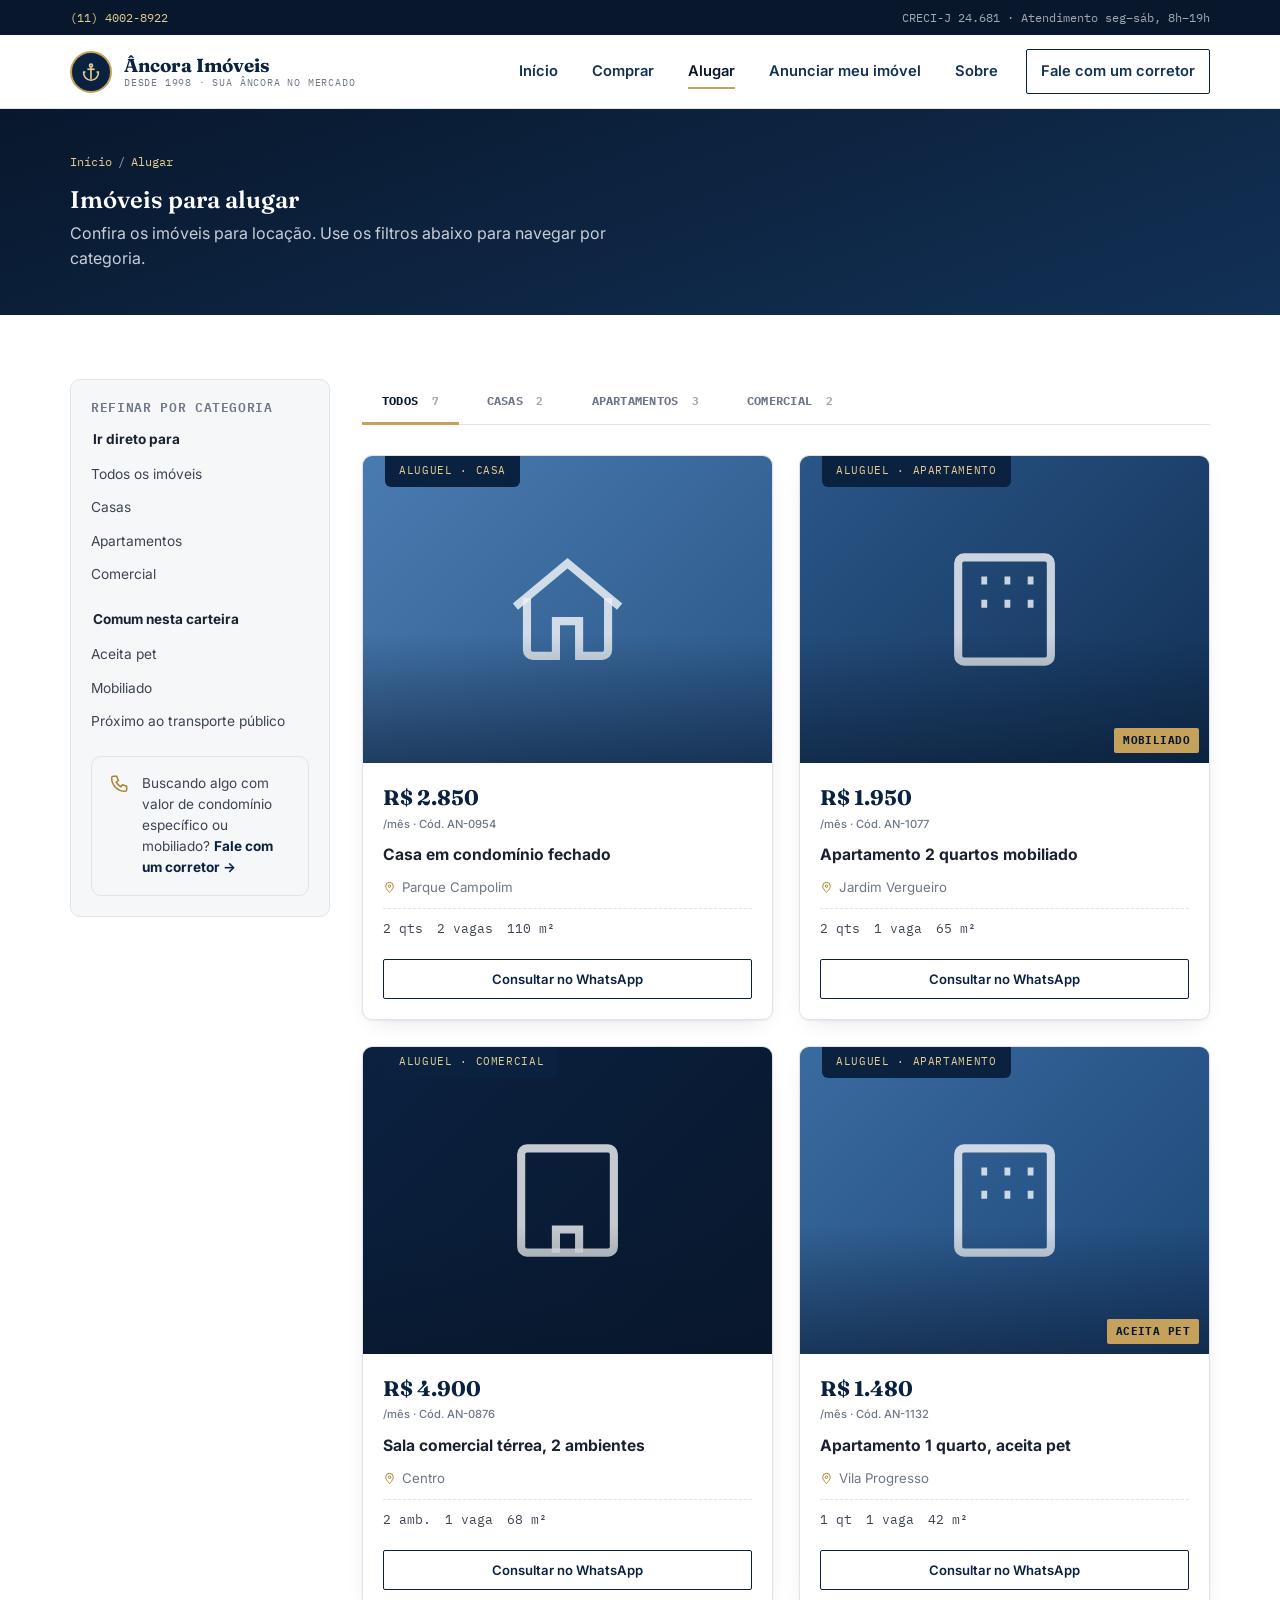
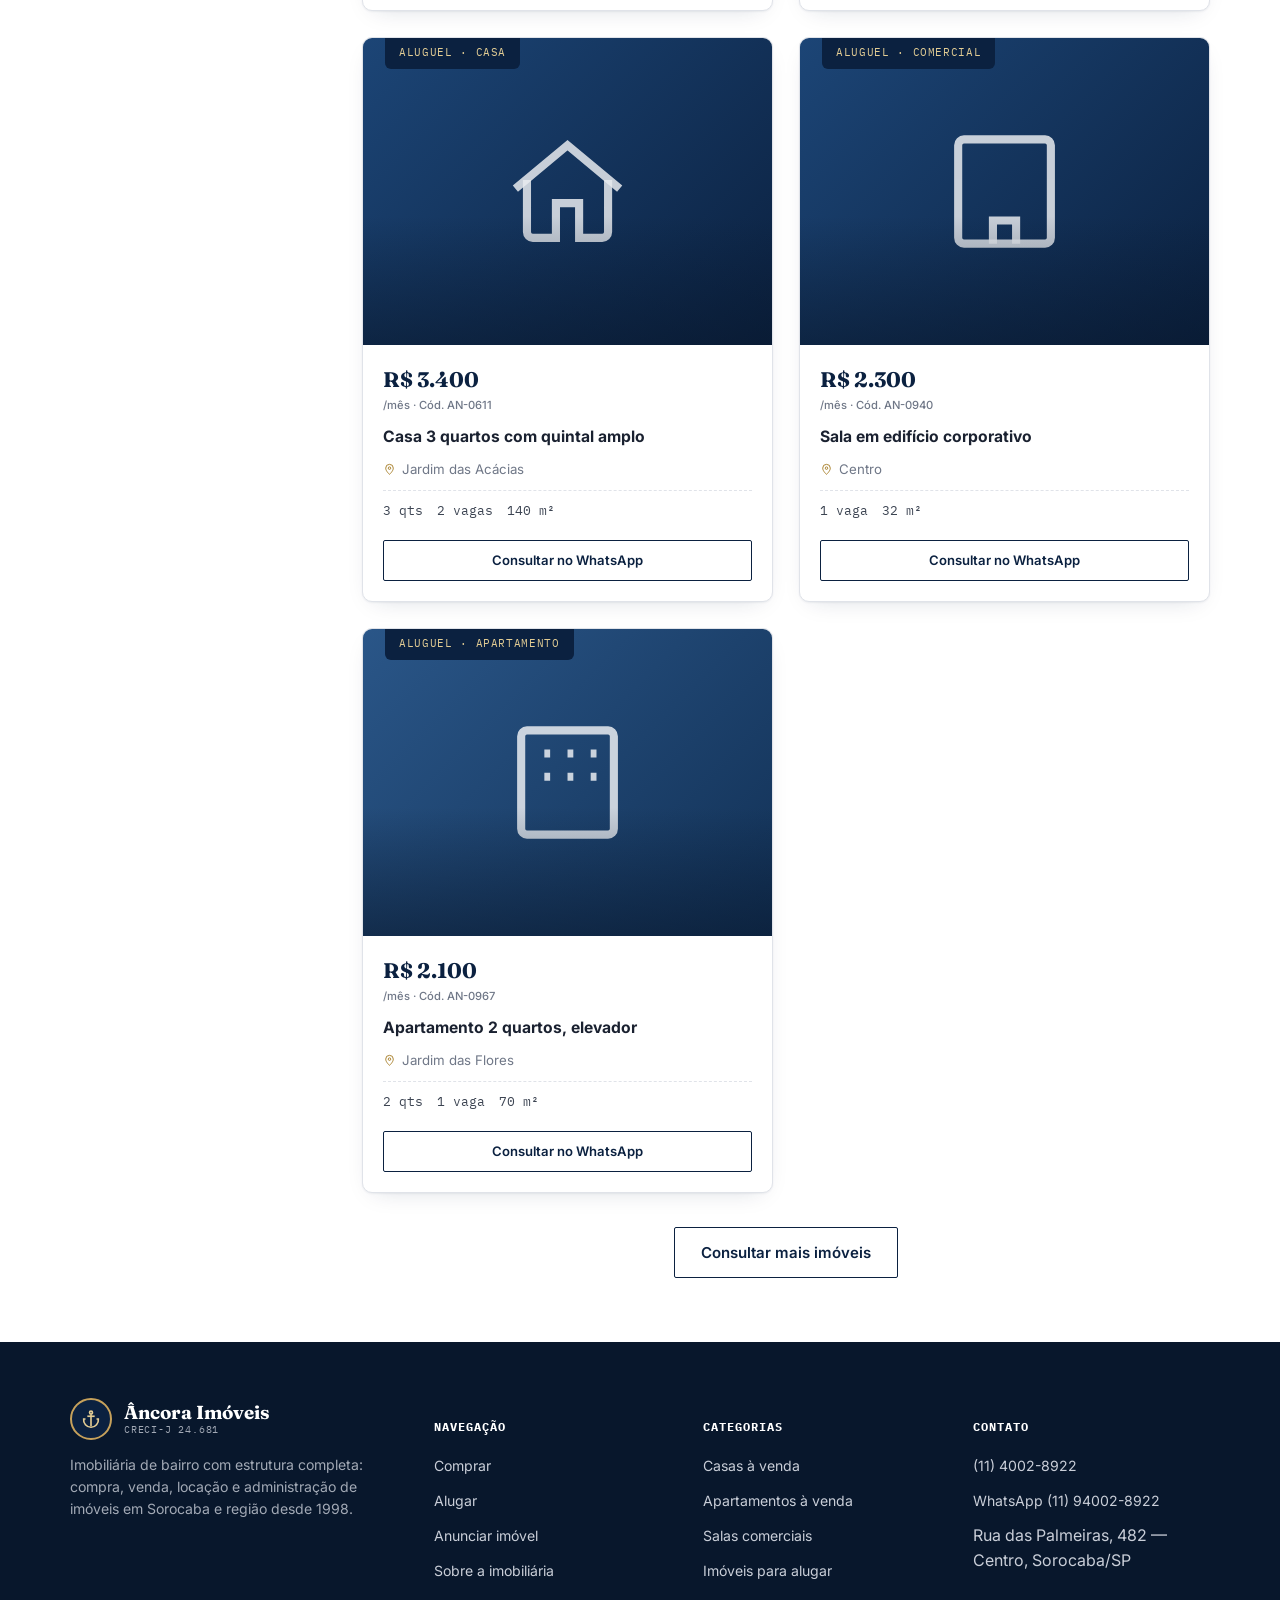
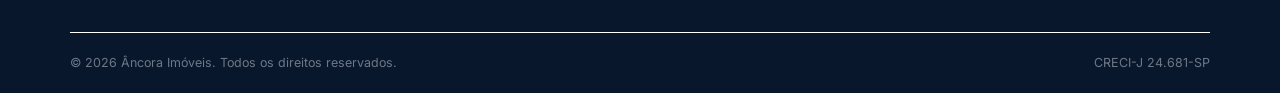
==== commit 052c2520: "fix: unificar as listagens e contar os imóveis exibidos" ====
--- a/html/alugar.html
+++ b/html/alugar.html
@@ -55,23 +55,19 @@
       <aside>
         <div class="filterbox">
           <h4>Refinar por categoria</h4>
-          <nav class="filterbox__group" aria-label="Ir direto para">
-            <h5>Ir direto para</h5>
-            <ul>
-              <li><a href="#cat-todos">Todos os imóveis</a></li>
-              <li><a href="#cat-casa">Casas</a></li>
-              <li><a href="#cat-apto">Apartamentos</a></li>
-              <li><a href="#cat-comercial">Comercial</a></li>
-            </ul>
-          </nav>
-          <nav class="filterbox__group" aria-label="Consultar características no WhatsApp">
-            <h5>Consultar características no WhatsApp</h5>
-            <ul>
-              <li><a href="https://wa.me/5511940028922?text=Ol%C3%A1!%20Procuro%20um%20im%C3%B3vel%20para%20alugar%20que%20aceite%20pet." target="_blank" rel="noopener">Aceita pet</a></li>
-              <li><a href="https://wa.me/5511940028922?text=Ol%C3%A1!%20Procuro%20um%20im%C3%B3vel%20mobiliado%20para%20alugar." target="_blank" rel="noopener">Mobiliado</a></li>
-              <li><a href="https://wa.me/5511940028922?text=Ol%C3%A1!%20Procuro%20um%20im%C3%B3vel%20perto%20do%20transporte%20p%C3%BAblico." target="_blank" rel="noopener">Próximo ao transporte público</a></li>
-            </ul>
-          </nav>
+          <fieldset>
+            <legend>Ir direto para</legend>
+            <label><a href="#cat-todos" style="color:inherit">Todos os imóveis</a></label>
+            <label><a href="#cat-casa" style="color:inherit">Casas</a></label>
+            <label><a href="#cat-apto" style="color:inherit">Apartamentos</a></label>
+            <label><a href="#cat-comercial" style="color:inherit">Comercial</a></label>
+          </fieldset>
+          <fieldset>
+            <legend>Comum nesta carteira</legend>
+            <label><a href="https://wa.me/5511940028922?text=Ol%C3%A1!%20Procuro%20um%20im%C3%B3vel%20para%20alugar%20que%20aceite%20pet." target="_blank" rel="noopener" style="color:inherit">Aceita pet</a></label>
+            <label><a href="https://wa.me/5511940028922?text=Ol%C3%A1!%20Procuro%20um%20im%C3%B3vel%20mobiliado%20para%20alugar." target="_blank" rel="noopener" style="color:inherit">Mobiliado</a></label>
+            <label><a href="https://wa.me/5511940028922?text=Ol%C3%A1!%20Procuro%20um%20im%C3%B3vel%20perto%20do%20transporte%20p%C3%BAblico." target="_blank" rel="noopener" style="color:inherit">Próximo ao transporte público</a></label>
+          </fieldset>
           <div class="formnote">
             <svg viewBox="0 0 24 24" fill="none" stroke="currentColor" stroke-width="1.8"><path d="M4 4h4l2 5-2.5 2a12 12 0 0 0 5.5 5.5l2-2.5 5 2v4a2 2 0 0 1-2 2A16 16 0 0 1 2 6a2 2 0 0 1 2-2Z"/></svg>
             <div>Buscando algo com valor de condomínio específico ou mobiliado? <a href="https://wa.me/5511940028922" style="color:var(--navy-900);font-weight:700">Fale com um corretor →</a></div>
--- a/css/style.css
+++ b/css/style.css
@@ -327,10 +327,10 @@
 /*  Filtro lateral  */
 .filterbox{background:var(--gray-50);border:1px solid var(--gray-200);border-radius:var(--radius-m);padding:20px}
 .filterbox h4{font-size:.82rem;text-transform:uppercase;letter-spacing:.05em;color:var(--gray-500);font-family:var(--f-mono);margin-bottom:14px}
-.filterbox__group{margin-bottom:18px}
-.filterbox__group h5{font-weight:700;font-size:.85rem;margin:0 0 8px;color:var(--ink)}
-.filterbox__group a{display:block;font-size:.86rem;padding:6px 0;color:var(--gray-700)}
-.filterbox__group a:hover{text-decoration:underline}
+.filterbox fieldset{border:0;padding:0;margin:0 0 18px}
+.filterbox legend{font-weight:700;font-size:.85rem;margin-bottom:8px;color:var(--ink)}
+.filterbox label{display:flex;align-items:center;gap:8px;font-size:.86rem;padding:6px 0;color:var(--gray-700);cursor:pointer}
+.filterbox input[type=checkbox],.filterbox input[type=radio]{accent-color:var(--gold-600);width:16px;height:16px}
 
 /*  layout  */
 .listing{display:grid;grid-template-columns:260px minmax(0,1fr);gap:32px;align-items:start}
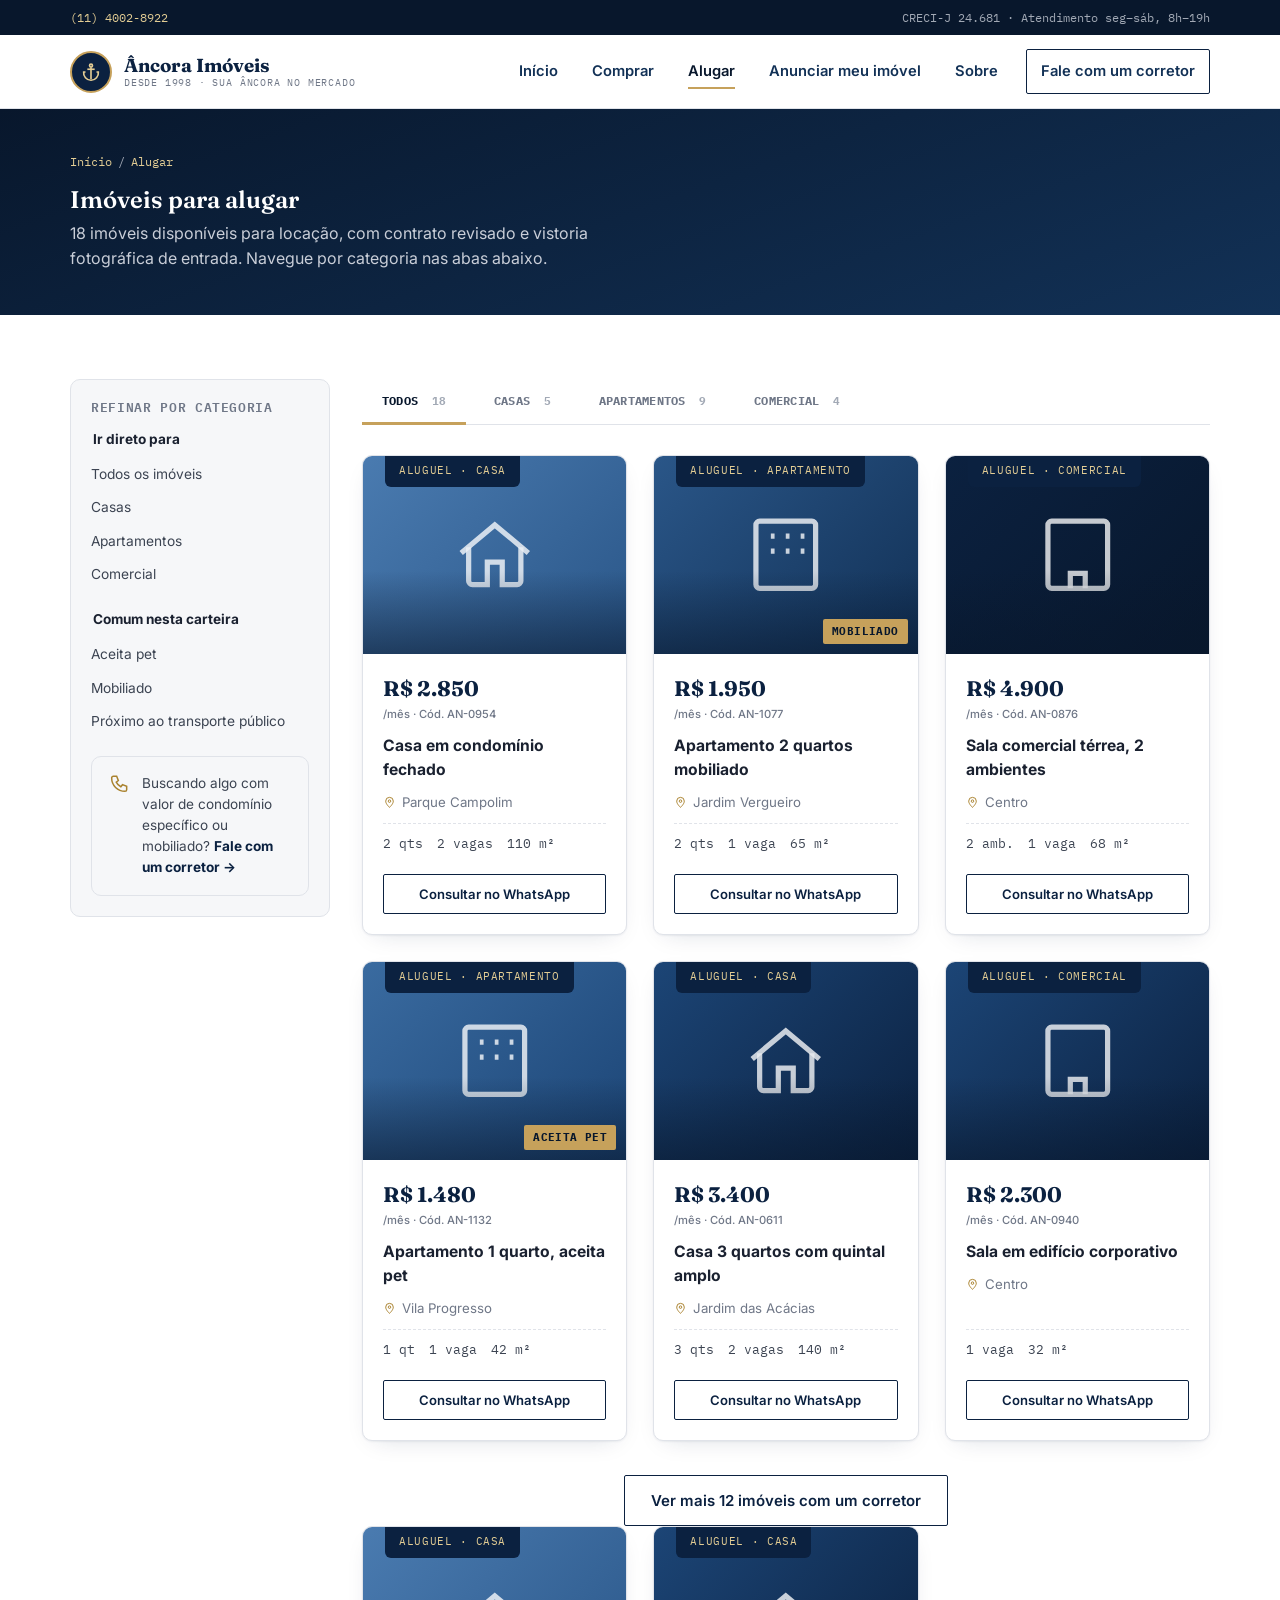
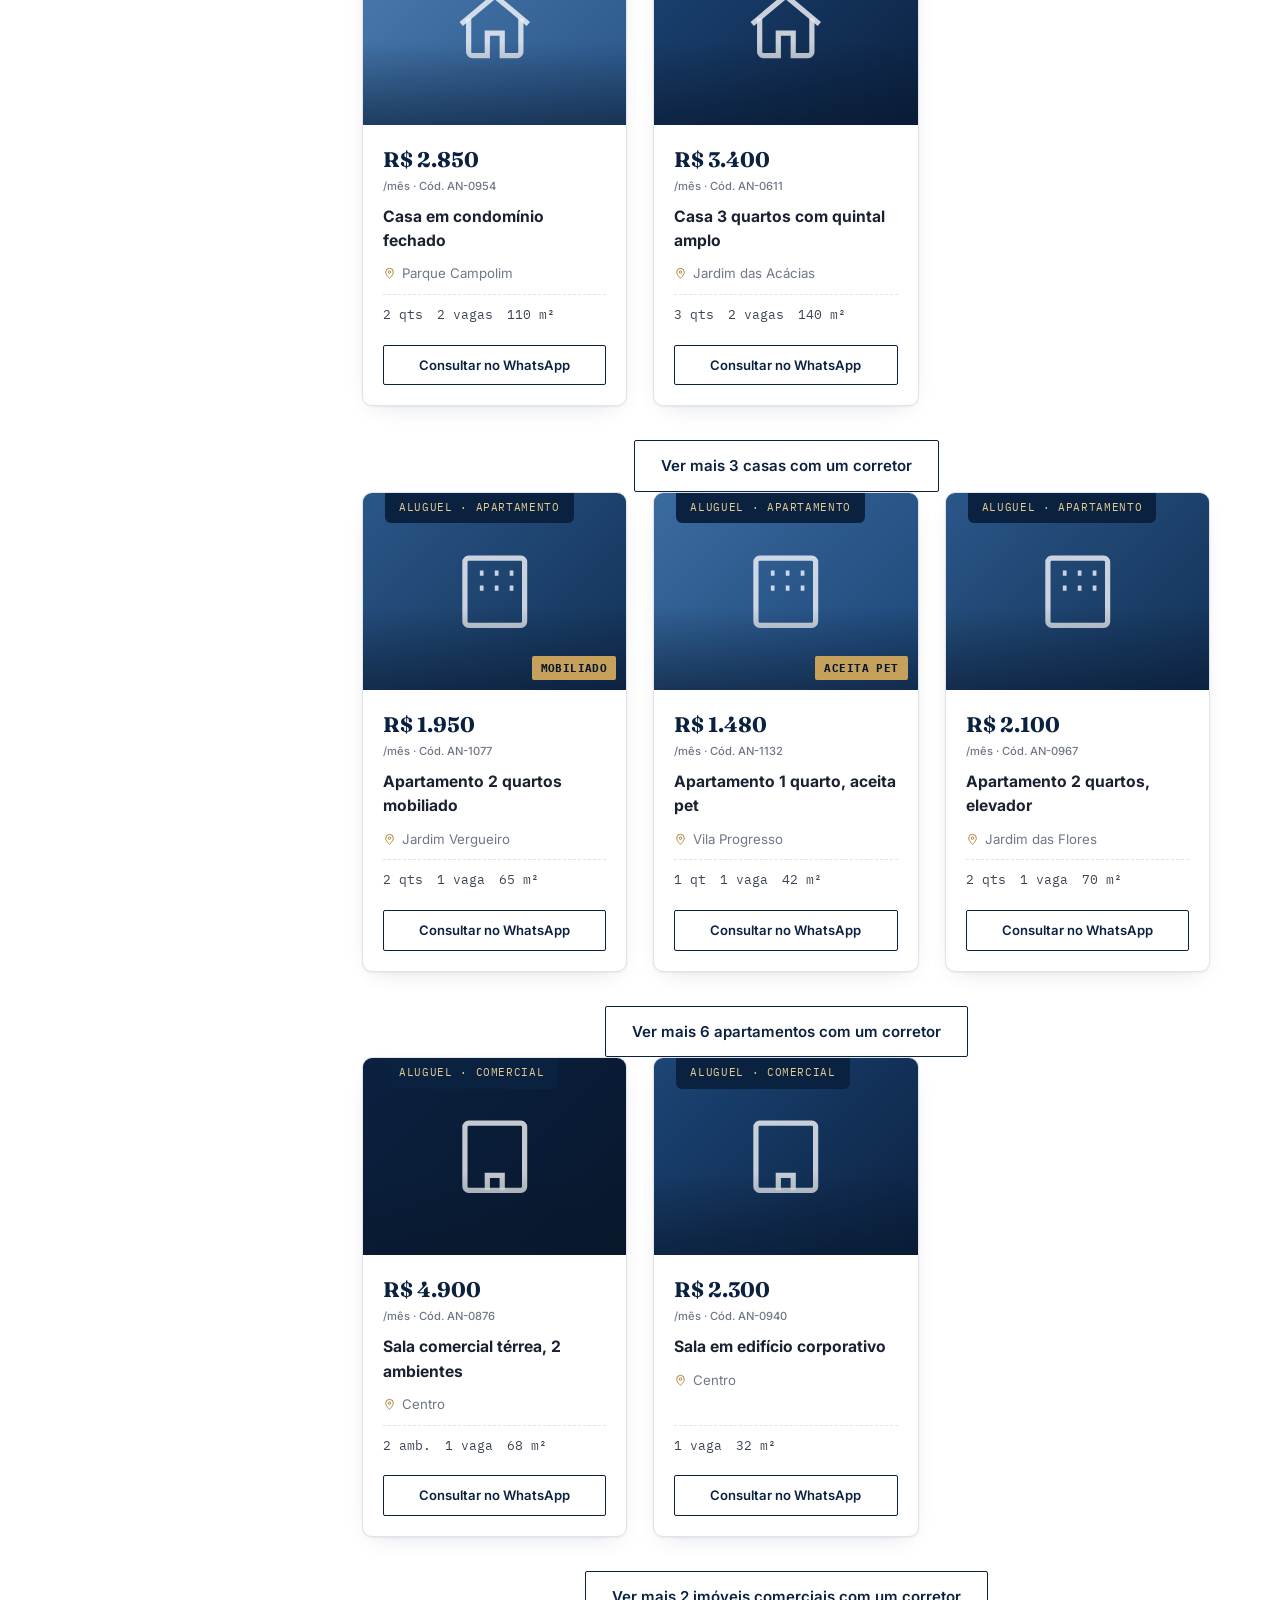
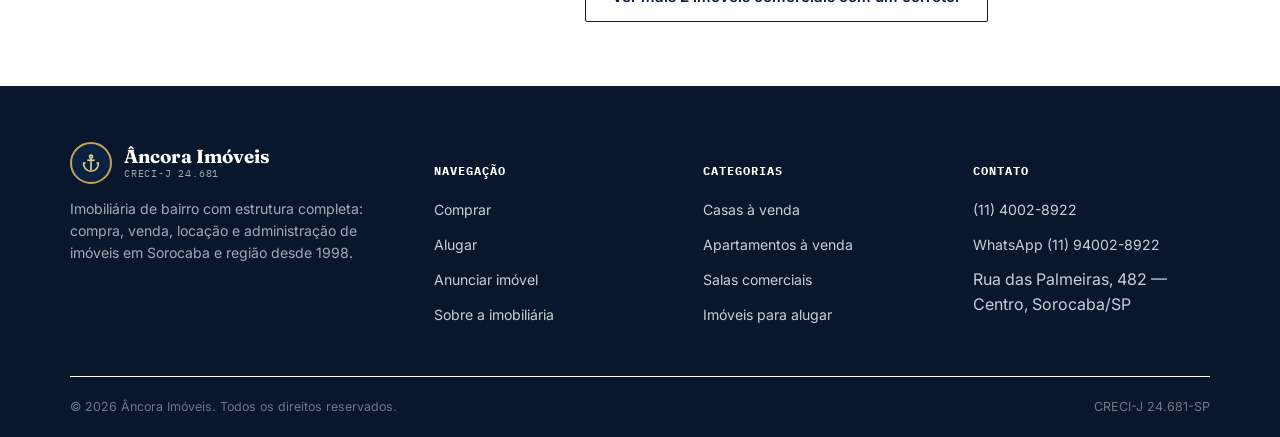
==== commit 35f44081: "fix: encaminhar cada anúncio para a ficha ou consulta correta" ====
--- a/html/alugar.html
+++ b/html/alugar.html
@@ -44,7 +44,7 @@
   <div class="container">
     <div class="breadcrumb"><a href="index.html">Início</a><span>/</span>Alugar</div>
     <h1>Imóveis para alugar</h1>
-    <p>Confira os imóveis para locação. Use os filtros abaixo para navegar por categoria.</p>
+    <p>18 imóveis disponíveis para locação, com contrato revisado e vistoria fotográfica de entrada. Navegue por categoria nas abas abaixo.</p>
   </div>
 </section>
 
@@ -83,98 +83,193 @@
           <span id="cat-comercial" class="target-hook"></span>
 
           <div class="tabs__nav">
-            <a href="#cat-todos">Todos <span class="tabs__count">7</span></a>
-            <a href="#cat-casa">Casas <span class="tabs__count">2</span></a>
-            <a href="#cat-apto">Apartamentos <span class="tabs__count">3</span></a>
-            <a href="#cat-comercial">Comercial <span class="tabs__count">2</span></a>
+            <a href="#cat-todos">Todos <span class="tabs__count">18</span></a>
+            <a href="#cat-casa">Casas <span class="tabs__count">5</span></a>
+            <a href="#cat-apto">Apartamentos <span class="tabs__count">9</span></a>
+            <a href="#cat-comercial">Comercial <span class="tabs__count">4</span></a>
           </div>
 
-          <div class="grid grid--2 catalog">
-            <article class="card" data-category="casa">
-              <span class="card__tab">Aluguel · Casa</span>
-              <div class="card__photo ph-5"><svg viewBox="0 0 24 24" fill="none" stroke="currentColor" stroke-width="1.4"><path d="M3 11.5 12 4l9 7.5"/><path d="M5 10v9a1 1 0 0 0 1 1h4v-6h4v6h4a1 1 0 0 0 1-1v-9"/></svg></div>
-              <div class="card__body">
-                <div class="card__price">R$ 2.850<small>/mês · Cód. AN-0954</small></div>
-                <div class="card__title">Casa em condomínio fechado</div>
-                <div class="card__loc"><svg viewBox="0 0 24 24" fill="none" stroke="currentColor" stroke-width="1.8"><path d="M12 21s-7-6.1-7-11.5A7 7 0 0 1 19 9.5C19 14.9 12 21 12 21Z"/><circle cx="12" cy="9.5" r="2.3"/></svg> Parque Campolim</div>
-                <div class="card__meta"><span>2 qts</span><span>2 vagas</span><span>110 m²</span></div>
+          <div class="tabs__panels">
+
+            <!-- TODOS -->
+            <div class="panel-todos">
+              <div class="grid grid--3">
+
+                <article class="card">
+                  <span class="card__tab">Aluguel · Casa</span>
+                  <div class="card__photo ph-5"><svg viewBox="0 0 24 24" fill="none" stroke="currentColor" stroke-width="1.4"><path d="M3 11.5 12 4l9 7.5"/><path d="M5 10v9a1 1 0 0 0 1 1h4v-6h4v6h4a1 1 0 0 0 1-1v-9"/></svg></div>
+                  <div class="card__body">
+                    <div class="card__price">R$ 2.850<small>/mês · Cód. AN-0954</small></div>
+                    <div class="card__title">Casa em condomínio fechado</div>
+                    <div class="card__loc"><svg viewBox="0 0 24 24" fill="none" stroke="currentColor" stroke-width="1.8"><path d="M12 21s-7-6.1-7-11.5A7 7 0 0 1 19 9.5C19 14.9 12 21 12 21Z"/><circle cx="12" cy="9.5" r="2.3"/></svg> Parque Campolim</div>
+                    <div class="card__meta"><span>2 qts</span><span>2 vagas</span><span>110 m²</span></div>
+                  </div>
+                  <div class="card__cta"><a href="https://wa.me/5511940028922?text=Ol%C3%A1!%20Gostaria%20de%20saber%20mais%20sobre%20o%20im%C3%B3vel%20AN-0954." class="btn btn-outline-navy btn-block btn-sm" aria-label="Consultar no WhatsApp — Casa em condomínio fechado (AN-0954)">Consultar no WhatsApp</a></div>
+                </article>
+
+                <article class="card">
+                  <span class="card__tab">Aluguel · Apartamento</span>
+                  <div class="card__photo ph-2"><span class="card__status">Mobiliado</span><svg viewBox="0 0 24 24" fill="none" stroke="currentColor" stroke-width="1.4"><rect x="4" y="3" width="16" height="18" rx="1"/><path d="M8 7h1M12 7h1M16 7h1M8 11h1M12 11h1M16 11h1"/></svg></div>
+                  <div class="card__body">
+                    <div class="card__price">R$ 1.950<small>/mês · Cód. AN-1077</small></div>
+                    <div class="card__title">Apartamento 2 quartos mobiliado</div>
+                    <div class="card__loc"><svg viewBox="0 0 24 24" fill="none" stroke="currentColor" stroke-width="1.8"><path d="M12 21s-7-6.1-7-11.5A7 7 0 0 1 19 9.5C19 14.9 12 21 12 21Z"/><circle cx="12" cy="9.5" r="2.3"/></svg> Jardim Vergueiro</div>
+                    <div class="card__meta"><span>2 qts</span><span>1 vaga</span><span>65 m²</span></div>
+                  </div>
+                  <div class="card__cta"><a href="https://wa.me/5511940028922?text=Ol%C3%A1!%20Gostaria%20de%20saber%20mais%20sobre%20o%20im%C3%B3vel%20AN-1077." class="btn btn-outline-navy btn-block btn-sm" aria-label="Consultar no WhatsApp — Apartamento 2 quartos mobiliado (AN-1077)">Consultar no WhatsApp</a></div>
+                </article>
+
+                <article class="card">
+                  <span class="card__tab">Aluguel · Comercial</span>
+                  <div class="card__photo ph-4"><svg viewBox="0 0 24 24" fill="none" stroke="currentColor" stroke-width="1.4"><rect x="4" y="3" width="16" height="18" rx="1"/><path d="M10 21v-4h4v4"/></svg></div>
+                  <div class="card__body">
+                    <div class="card__price">R$ 4.900<small>/mês · Cód. AN-0876</small></div>
+                    <div class="card__title">Sala comercial térrea, 2 ambientes</div>
+                    <div class="card__loc"><svg viewBox="0 0 24 24" fill="none" stroke="currentColor" stroke-width="1.8"><path d="M12 21s-7-6.1-7-11.5A7 7 0 0 1 19 9.5C19 14.9 12 21 12 21Z"/><circle cx="12" cy="9.5" r="2.3"/></svg> Centro</div>
+                    <div class="card__meta"><span>2 amb.</span><span>1 vaga</span><span>68 m²</span></div>
+                  </div>
+                  <div class="card__cta"><a href="https://wa.me/5511940028922?text=Ol%C3%A1!%20Gostaria%20de%20saber%20mais%20sobre%20o%20im%C3%B3vel%20AN-0876." class="btn btn-outline-navy btn-block btn-sm" aria-label="Consultar no WhatsApp — Sala comercial térrea, 2 ambientes (AN-0876)">Consultar no WhatsApp</a></div>
+                </article>
+
+                <article class="card">
+                  <span class="card__tab">Aluguel · Apartamento</span>
+                  <div class="card__photo ph-3"><span class="card__status">Aceita pet</span><svg viewBox="0 0 24 24" fill="none" stroke="currentColor" stroke-width="1.4"><rect x="4" y="3" width="16" height="18" rx="1"/><path d="M8 7h1M12 7h1M16 7h1M8 11h1M12 11h1M16 11h1"/></svg></div>
+                  <div class="card__body">
+                    <div class="card__price">R$ 1.480<small>/mês · Cód. AN-1132</small></div>
+                    <div class="card__title">Apartamento 1 quarto, aceita pet</div>
+                    <div class="card__loc"><svg viewBox="0 0 24 24" fill="none" stroke="currentColor" stroke-width="1.8"><path d="M12 21s-7-6.1-7-11.5A7 7 0 0 1 19 9.5C19 14.9 12 21 12 21Z"/><circle cx="12" cy="9.5" r="2.3"/></svg> Vila Progresso</div>
+                    <div class="card__meta"><span>1 qt</span><span>1 vaga</span><span>42 m²</span></div>
+                  </div>
+                  <div class="card__cta"><a href="https://wa.me/5511940028922?text=Ol%C3%A1!%20Gostaria%20de%20saber%20mais%20sobre%20o%20im%C3%B3vel%20AN-1132." class="btn btn-outline-navy btn-block btn-sm" aria-label="Consultar no WhatsApp — Apartamento 1 quarto, aceita pet (AN-1132)">Consultar no WhatsApp</a></div>
+                </article>
+
+                <article class="card">
+                  <span class="card__tab">Aluguel · Casa</span>
+                  <div class="card__photo ph-1"><svg viewBox="0 0 24 24" fill="none" stroke="currentColor" stroke-width="1.4"><path d="M3 11.5 12 4l9 7.5"/><path d="M5 10v9a1 1 0 0 0 1 1h4v-6h4v6h4a1 1 0 0 0 1-1v-9"/></svg></div>
+                  <div class="card__body">
+                    <div class="card__price">R$ 3.400<small>/mês · Cód. AN-0611</small></div>
+                    <div class="card__title">Casa 3 quartos com quintal amplo</div>
+                    <div class="card__loc"><svg viewBox="0 0 24 24" fill="none" stroke="currentColor" stroke-width="1.8"><path d="M12 21s-7-6.1-7-11.5A7 7 0 0 1 19 9.5C19 14.9 12 21 12 21Z"/><circle cx="12" cy="9.5" r="2.3"/></svg> Jardim das Acácias</div>
+                    <div class="card__meta"><span>3 qts</span><span>2 vagas</span><span>140 m²</span></div>
+                  </div>
+                  <div class="card__cta"><a href="https://wa.me/5511940028922?text=Ol%C3%A1!%20Gostaria%20de%20saber%20mais%20sobre%20o%20im%C3%B3vel%20AN-0611." class="btn btn-outline-navy btn-block btn-sm" aria-label="Consultar no WhatsApp — Casa 3 quartos com quintal amplo (AN-0611)">Consultar no WhatsApp</a></div>
+                </article>
+
+                <article class="card">
+                  <span class="card__tab">Aluguel · Comercial</span>
+                  <div class="card__photo ph-1"><svg viewBox="0 0 24 24" fill="none" stroke="currentColor" stroke-width="1.4"><rect x="4" y="3" width="16" height="18" rx="1"/><path d="M10 21v-4h4v4"/></svg></div>
+                  <div class="card__body">
+                    <div class="card__price">R$ 2.300<small>/mês · Cód. AN-0940</small></div>
+                    <div class="card__title">Sala em edifício corporativo</div>
+                    <div class="card__loc"><svg viewBox="0 0 24 24" fill="none" stroke="currentColor" stroke-width="1.8"><path d="M12 21s-7-6.1-7-11.5A7 7 0 0 1 19 9.5C19 14.9 12 21 12 21Z"/><circle cx="12" cy="9.5" r="2.3"/></svg> Centro</div>
+                    <div class="card__meta"><span>1 vaga</span><span>32 m²</span></div>
+                  </div>
+                  <div class="card__cta"><a href="https://wa.me/5511940028922?text=Ol%C3%A1!%20Gostaria%20de%20saber%20mais%20sobre%20o%20im%C3%B3vel%20AN-0940." class="btn btn-outline-navy btn-block btn-sm" aria-label="Consultar no WhatsApp — Sala em edifício corporativo (AN-0940)">Consultar no WhatsApp</a></div>
+                </article>
+
               </div>
-              <div class="card__cta"><a href="https://wa.me/5511940028922?text=Ol%C3%A1!%20Gostaria%20de%20saber%20mais%20sobre%20o%20im%C3%B3vel%20AN-0954." class="btn btn-outline-navy btn-block btn-sm" aria-label="Consultar no WhatsApp — Casa em condomínio fechado (AN-0954)">Consultar no WhatsApp</a></div>
-            </article>
-
-            <article class="card" data-category="apto">
-              <span class="card__tab">Aluguel · Apartamento</span>
-              <div class="card__photo ph-2"><span class="card__status">Mobiliado</span><svg viewBox="0 0 24 24" fill="none" stroke="currentColor" stroke-width="1.4"><rect x="4" y="3" width="16" height="18" rx="1"/><path d="M8 7h1M12 7h1M16 7h1M8 11h1M12 11h1M16 11h1"/></svg></div>
-              <div class="card__body">
-                <div class="card__price">R$ 1.950<small>/mês · Cód. AN-1077</small></div>
-                <div class="card__title">Apartamento 2 quartos mobiliado</div>
-                <div class="card__loc"><svg viewBox="0 0 24 24" fill="none" stroke="currentColor" stroke-width="1.8"><path d="M12 21s-7-6.1-7-11.5A7 7 0 0 1 19 9.5C19 14.9 12 21 12 21Z"/><circle cx="12" cy="9.5" r="2.3"/></svg> Jardim Vergueiro</div>
-                <div class="card__meta"><span>2 qts</span><span>1 vaga</span><span>65 m²</span></div>
+              <div style="text-align:center;margin-top:34px"><a href="https://wa.me/5511940028922" class="btn btn-outline-navy">Ver mais 12 imóveis com um corretor</a></div>
+            </div>
+
+            <!-- CASA -->
+            <div class="panel-casa">
+              <div class="grid grid--3">
+                <article class="card">
+                  <span class="card__tab">Aluguel · Casa</span>
+                  <div class="card__photo ph-5"><svg viewBox="0 0 24 24" fill="none" stroke="currentColor" stroke-width="1.4"><path d="M3 11.5 12 4l9 7.5"/><path d="M5 10v9a1 1 0 0 0 1 1h4v-6h4v6h4a1 1 0 0 0 1-1v-9"/></svg></div>
+                  <div class="card__body">
+                    <div class="card__price">R$ 2.850<small>/mês · Cód. AN-0954</small></div>
+                    <div class="card__title">Casa em condomínio fechado</div>
+                    <div class="card__loc"><svg viewBox="0 0 24 24" fill="none" stroke="currentColor" stroke-width="1.8"><path d="M12 21s-7-6.1-7-11.5A7 7 0 0 1 19 9.5C19 14.9 12 21 12 21Z"/><circle cx="12" cy="9.5" r="2.3"/></svg> Parque Campolim</div>
+                    <div class="card__meta"><span>2 qts</span><span>2 vagas</span><span>110 m²</span></div>
+                  </div>
+                  <div class="card__cta"><a href="https://wa.me/5511940028922?text=Ol%C3%A1!%20Gostaria%20de%20saber%20mais%20sobre%20o%20im%C3%B3vel%20AN-0954." class="btn btn-outline-navy btn-block btn-sm" aria-label="Consultar no WhatsApp — Casa em condomínio fechado (AN-0954)">Consultar no WhatsApp</a></div>
+                </article>
+                <article class="card">
+                  <span class="card__tab">Aluguel · Casa</span>
+                  <div class="card__photo ph-1"><svg viewBox="0 0 24 24" fill="none" stroke="currentColor" stroke-width="1.4"><path d="M3 11.5 12 4l9 7.5"/><path d="M5 10v9a1 1 0 0 0 1 1h4v-6h4v6h4a1 1 0 0 0 1-1v-9"/></svg></div>
+                  <div class="card__body">
+                    <div class="card__price">R$ 3.400<small>/mês · Cód. AN-0611</small></div>
+                    <div class="card__title">Casa 3 quartos com quintal amplo</div>
+                    <div class="card__loc"><svg viewBox="0 0 24 24" fill="none" stroke="currentColor" stroke-width="1.8"><path d="M12 21s-7-6.1-7-11.5A7 7 0 0 1 19 9.5C19 14.9 12 21 12 21Z"/><circle cx="12" cy="9.5" r="2.3"/></svg> Jardim das Acácias</div>
+                    <div class="card__meta"><span>3 qts</span><span>2 vagas</span><span>140 m²</span></div>
+                  </div>
+                  <div class="card__cta"><a href="https://wa.me/5511940028922?text=Ol%C3%A1!%20Gostaria%20de%20saber%20mais%20sobre%20o%20im%C3%B3vel%20AN-0611." class="btn btn-outline-navy btn-block btn-sm" aria-label="Consultar no WhatsApp — Casa 3 quartos com quintal amplo (AN-0611)">Consultar no WhatsApp</a></div>
+                </article>
               </div>
-              <div class="card__cta"><a href="https://wa.me/5511940028922?text=Ol%C3%A1!%20Gostaria%20de%20saber%20mais%20sobre%20o%20im%C3%B3vel%20AN-1077." class="btn btn-outline-navy btn-block btn-sm" aria-label="Consultar no WhatsApp — Apartamento 2 quartos mobiliado (AN-1077)">Consultar no WhatsApp</a></div>
-            </article>
-
-            <article class="card" data-category="comercial">
-              <span class="card__tab">Aluguel · Comercial</span>
-              <div class="card__photo ph-4"><svg viewBox="0 0 24 24" fill="none" stroke="currentColor" stroke-width="1.4"><rect x="4" y="3" width="16" height="18" rx="1"/><path d="M10 21v-4h4v4"/></svg></div>
-              <div class="card__body">
-                <div class="card__price">R$ 4.900<small>/mês · Cód. AN-0876</small></div>
-                <div class="card__title">Sala comercial térrea, 2 ambientes</div>
-                <div class="card__loc"><svg viewBox="0 0 24 24" fill="none" stroke="currentColor" stroke-width="1.8"><path d="M12 21s-7-6.1-7-11.5A7 7 0 0 1 19 9.5C19 14.9 12 21 12 21Z"/><circle cx="12" cy="9.5" r="2.3"/></svg> Centro</div>
-                <div class="card__meta"><span>2 amb.</span><span>1 vaga</span><span>68 m²</span></div>
+              <div style="text-align:center;margin-top:34px"><a href="https://wa.me/5511940028922" class="btn btn-outline-navy">Ver mais 3 casas com um corretor</a></div>
+            </div>
+
+            <!-- APARTAMENTO -->
+            <div class="panel-apto">
+              <div class="grid grid--3">
+                <article class="card">
+                  <span class="card__tab">Aluguel · Apartamento</span>
+                  <div class="card__photo ph-2"><span class="card__status">Mobiliado</span><svg viewBox="0 0 24 24" fill="none" stroke="currentColor" stroke-width="1.4"><rect x="4" y="3" width="16" height="18" rx="1"/><path d="M8 7h1M12 7h1M16 7h1M8 11h1M12 11h1M16 11h1"/></svg></div>
+                  <div class="card__body">
+                    <div class="card__price">R$ 1.950<small>/mês · Cód. AN-1077</small></div>
+                    <div class="card__title">Apartamento 2 quartos mobiliado</div>
+                    <div class="card__loc"><svg viewBox="0 0 24 24" fill="none" stroke="currentColor" stroke-width="1.8"><path d="M12 21s-7-6.1-7-11.5A7 7 0 0 1 19 9.5C19 14.9 12 21 12 21Z"/><circle cx="12" cy="9.5" r="2.3"/></svg> Jardim Vergueiro</div>
+                    <div class="card__meta"><span>2 qts</span><span>1 vaga</span><span>65 m²</span></div>
+                  </div>
+                  <div class="card__cta"><a href="https://wa.me/5511940028922?text=Ol%C3%A1!%20Gostaria%20de%20saber%20mais%20sobre%20o%20im%C3%B3vel%20AN-1077." class="btn btn-outline-navy btn-block btn-sm" aria-label="Consultar no WhatsApp — Apartamento 2 quartos mobiliado (AN-1077)">Consultar no WhatsApp</a></div>
+                </article>
+                <article class="card">
+                  <span class="card__tab">Aluguel · Apartamento</span>
+                  <div class="card__photo ph-3"><span class="card__status">Aceita pet</span><svg viewBox="0 0 24 24" fill="none" stroke="currentColor" stroke-width="1.4"><rect x="4" y="3" width="16" height="18" rx="1"/><path d="M8 7h1M12 7h1M16 7h1M8 11h1M12 11h1M16 11h1"/></svg></div>
+                  <div class="card__body">
+                    <div class="card__price">R$ 1.480<small>/mês · Cód. AN-1132</small></div>
+                    <div class="card__title">Apartamento 1 quarto, aceita pet</div>
+                    <div class="card__loc"><svg viewBox="0 0 24 24" fill="none" stroke="currentColor" stroke-width="1.8"><path d="M12 21s-7-6.1-7-11.5A7 7 0 0 1 19 9.5C19 14.9 12 21 12 21Z"/><circle cx="12" cy="9.5" r="2.3"/></svg> Vila Progresso</div>
+                    <div class="card__meta"><span>1 qt</span><span>1 vaga</span><span>42 m²</span></div>
+                  </div>
+                  <div class="card__cta"><a href="https://wa.me/5511940028922?text=Ol%C3%A1!%20Gostaria%20de%20saber%20mais%20sobre%20o%20im%C3%B3vel%20AN-1132." class="btn btn-outline-navy btn-block btn-sm" aria-label="Consultar no WhatsApp — Apartamento 1 quarto, aceita pet (AN-1132)">Consultar no WhatsApp</a></div>
+                </article>
+                <article class="card">
+                  <span class="card__tab">Aluguel · Apartamento</span>
+                  <div class="card__photo ph-2"><svg viewBox="0 0 24 24" fill="none" stroke="currentColor" stroke-width="1.4"><rect x="4" y="3" width="16" height="18" rx="1"/><path d="M8 7h1M12 7h1M16 7h1M8 11h1M12 11h1M16 11h1"/></svg></div>
+                  <div class="card__body">
+                    <div class="card__price">R$ 2.100<small>/mês · Cód. AN-0967</small></div>
+                    <div class="card__title">Apartamento 2 quartos, elevador</div>
+                    <div class="card__loc"><svg viewBox="0 0 24 24" fill="none" stroke="currentColor" stroke-width="1.8"><path d="M12 21s-7-6.1-7-11.5A7 7 0 0 1 19 9.5C19 14.9 12 21 12 21Z"/><circle cx="12" cy="9.5" r="2.3"/></svg> Jardim das Flores</div>
+                    <div class="card__meta"><span>2 qts</span><span>1 vaga</span><span>70 m²</span></div>
+                  </div>
+                  <div class="card__cta"><a href="https://wa.me/5511940028922?text=Ol%C3%A1!%20Gostaria%20de%20saber%20mais%20sobre%20o%20im%C3%B3vel%20AN-0967." class="btn btn-outline-navy btn-block btn-sm" aria-label="Consultar no WhatsApp — Apartamento 2 quartos, elevador (AN-0967)">Consultar no WhatsApp</a></div>
+                </article>
               </div>
-              <div class="card__cta"><a href="https://wa.me/5511940028922?text=Ol%C3%A1!%20Gostaria%20de%20saber%20mais%20sobre%20o%20im%C3%B3vel%20AN-0876." class="btn btn-outline-navy btn-block btn-sm" aria-label="Consultar no WhatsApp — Sala comercial térrea, 2 ambientes (AN-0876)">Consultar no WhatsApp</a></div>
-            </article>
-
-            <article class="card" data-category="apto">
-              <span class="card__tab">Aluguel · Apartamento</span>
-              <div class="card__photo ph-3"><span class="card__status">Aceita pet</span><svg viewBox="0 0 24 24" fill="none" stroke="currentColor" stroke-width="1.4"><rect x="4" y="3" width="16" height="18" rx="1"/><path d="M8 7h1M12 7h1M16 7h1M8 11h1M12 11h1M16 11h1"/></svg></div>
-              <div class="card__body">
-                <div class="card__price">R$ 1.480<small>/mês · Cód. AN-1132</small></div>
-                <div class="card__title">Apartamento 1 quarto, aceita pet</div>
-                <div class="card__loc"><svg viewBox="0 0 24 24" fill="none" stroke="currentColor" stroke-width="1.8"><path d="M12 21s-7-6.1-7-11.5A7 7 0 0 1 19 9.5C19 14.9 12 21 12 21Z"/><circle cx="12" cy="9.5" r="2.3"/></svg> Vila Progresso</div>
-                <div class="card__meta"><span>1 qt</span><span>1 vaga</span><span>42 m²</span></div>
+              <div style="text-align:center;margin-top:34px"><a href="https://wa.me/5511940028922" class="btn btn-outline-navy">Ver mais 6 apartamentos com um corretor</a></div>
+            </div>
+
+            <!-- COMERCIAL -->
+            <div class="panel-comercial">
+              <div class="grid grid--3">
+                <article class="card">
+                  <span class="card__tab">Aluguel · Comercial</span>
+                  <div class="card__photo ph-4"><svg viewBox="0 0 24 24" fill="none" stroke="currentColor" stroke-width="1.4"><rect x="4" y="3" width="16" height="18" rx="1"/><path d="M10 21v-4h4v4"/></svg></div>
+                  <div class="card__body">
+                    <div class="card__price">R$ 4.900<small>/mês · Cód. AN-0876</small></div>
+                    <div class="card__title">Sala comercial térrea, 2 ambientes</div>
+                    <div class="card__loc"><svg viewBox="0 0 24 24" fill="none" stroke="currentColor" stroke-width="1.8"><path d="M12 21s-7-6.1-7-11.5A7 7 0 0 1 19 9.5C19 14.9 12 21 12 21Z"/><circle cx="12" cy="9.5" r="2.3"/></svg> Centro</div>
+                    <div class="card__meta"><span>2 amb.</span><span>1 vaga</span><span>68 m²</span></div>
+                  </div>
+                  <div class="card__cta"><a href="https://wa.me/5511940028922?text=Ol%C3%A1!%20Gostaria%20de%20saber%20mais%20sobre%20o%20im%C3%B3vel%20AN-0876." class="btn btn-outline-navy btn-block btn-sm" aria-label="Consultar no WhatsApp — Sala comercial térrea, 2 ambientes (AN-0876)">Consultar no WhatsApp</a></div>
+                </article>
+                <article class="card">
+                  <span class="card__tab">Aluguel · Comercial</span>
+                  <div class="card__photo ph-1"><svg viewBox="0 0 24 24" fill="none" stroke="currentColor" stroke-width="1.4"><rect x="4" y="3" width="16" height="18" rx="1"/><path d="M10 21v-4h4v4"/></svg></div>
+                  <div class="card__body">
+                    <div class="card__price">R$ 2.300<small>/mês · Cód. AN-0940</small></div>
+                    <div class="card__title">Sala em edifício corporativo</div>
+                    <div class="card__loc"><svg viewBox="0 0 24 24" fill="none" stroke="currentColor" stroke-width="1.8"><path d="M12 21s-7-6.1-7-11.5A7 7 0 0 1 19 9.5C19 14.9 12 21 12 21Z"/><circle cx="12" cy="9.5" r="2.3"/></svg> Centro</div>
+                    <div class="card__meta"><span>1 vaga</span><span>32 m²</span></div>
+                  </div>
+                  <div class="card__cta"><a href="https://wa.me/5511940028922?text=Ol%C3%A1!%20Gostaria%20de%20saber%20mais%20sobre%20o%20im%C3%B3vel%20AN-0940." class="btn btn-outline-navy btn-block btn-sm" aria-label="Consultar no WhatsApp — Sala em edifício corporativo (AN-0940)">Consultar no WhatsApp</a></div>
+                </article>
               </div>
-              <div class="card__cta"><a href="https://wa.me/5511940028922?text=Ol%C3%A1!%20Gostaria%20de%20saber%20mais%20sobre%20o%20im%C3%B3vel%20AN-1132." class="btn btn-outline-navy btn-block btn-sm" aria-label="Consultar no WhatsApp — Apartamento 1 quarto, aceita pet (AN-1132)">Consultar no WhatsApp</a></div>
-            </article>
-
-            <article class="card" data-category="casa">
-              <span class="card__tab">Aluguel · Casa</span>
-              <div class="card__photo ph-1"><svg viewBox="0 0 24 24" fill="none" stroke="currentColor" stroke-width="1.4"><path d="M3 11.5 12 4l9 7.5"/><path d="M5 10v9a1 1 0 0 0 1 1h4v-6h4v6h4a1 1 0 0 0 1-1v-9"/></svg></div>
-              <div class="card__body">
-                <div class="card__price">R$ 3.400<small>/mês · Cód. AN-0611</small></div>
-                <div class="card__title">Casa 3 quartos com quintal amplo</div>
-                <div class="card__loc"><svg viewBox="0 0 24 24" fill="none" stroke="currentColor" stroke-width="1.8"><path d="M12 21s-7-6.1-7-11.5A7 7 0 0 1 19 9.5C19 14.9 12 21 12 21Z"/><circle cx="12" cy="9.5" r="2.3"/></svg> Jardim das Acácias</div>
-                <div class="card__meta"><span>3 qts</span><span>2 vagas</span><span>140 m²</span></div>
-              </div>
-              <div class="card__cta"><a href="https://wa.me/5511940028922?text=Ol%C3%A1!%20Gostaria%20de%20saber%20mais%20sobre%20o%20im%C3%B3vel%20AN-0611." class="btn btn-outline-navy btn-block btn-sm" aria-label="Consultar no WhatsApp — Casa 3 quartos com quintal amplo (AN-0611)">Consultar no WhatsApp</a></div>
-            </article>
-
-            <article class="card" data-category="comercial">
-              <span class="card__tab">Aluguel · Comercial</span>
-              <div class="card__photo ph-1"><svg viewBox="0 0 24 24" fill="none" stroke="currentColor" stroke-width="1.4"><rect x="4" y="3" width="16" height="18" rx="1"/><path d="M10 21v-4h4v4"/></svg></div>
-              <div class="card__body">
-                <div class="card__price">R$ 2.300<small>/mês · Cód. AN-0940</small></div>
-                <div class="card__title">Sala em edifício corporativo</div>
-                <div class="card__loc"><svg viewBox="0 0 24 24" fill="none" stroke="currentColor" stroke-width="1.8"><path d="M12 21s-7-6.1-7-11.5A7 7 0 0 1 19 9.5C19 14.9 12 21 12 21Z"/><circle cx="12" cy="9.5" r="2.3"/></svg> Centro</div>
-                <div class="card__meta"><span>1 vaga</span><span>32 m²</span></div>
-              </div>
-              <div class="card__cta"><a href="https://wa.me/5511940028922?text=Ol%C3%A1!%20Gostaria%20de%20saber%20mais%20sobre%20o%20im%C3%B3vel%20AN-0940." class="btn btn-outline-navy btn-block btn-sm" aria-label="Consultar no WhatsApp — Sala em edifício corporativo (AN-0940)">Consultar no WhatsApp</a></div>
-            </article>
-
-            <article class="card" data-category="apto">
-              <span class="card__tab">Aluguel · Apartamento</span>
-              <div class="card__photo ph-2"><svg viewBox="0 0 24 24" fill="none" stroke="currentColor" stroke-width="1.4"><rect x="4" y="3" width="16" height="18" rx="1"/><path d="M8 7h1M12 7h1M16 7h1M8 11h1M12 11h1M16 11h1"/></svg></div>
-              <div class="card__body">
-                <div class="card__price">R$ 2.100<small>/mês · Cód. AN-0967</small></div>
-                <div class="card__title">Apartamento 2 quartos, elevador</div>
-                <div class="card__loc"><svg viewBox="0 0 24 24" fill="none" stroke="currentColor" stroke-width="1.8"><path d="M12 21s-7-6.1-7-11.5A7 7 0 0 1 19 9.5C19 14.9 12 21 12 21Z"/><circle cx="12" cy="9.5" r="2.3"/></svg> Jardim das Flores</div>
-                <div class="card__meta"><span>2 qts</span><span>1 vaga</span><span>70 m²</span></div>
-              </div>
-              <div class="card__cta"><a href="https://wa.me/5511940028922?text=Ol%C3%A1!%20Gostaria%20de%20saber%20mais%20sobre%20o%20im%C3%B3vel%20AN-0967." class="btn btn-outline-navy btn-block btn-sm" aria-label="Consultar no WhatsApp — Apartamento 2 quartos, elevador (AN-0967)">Consultar no WhatsApp</a></div>
-            </article>
+              <div style="text-align:center;margin-top:34px"><a href="https://wa.me/5511940028922" class="btn btn-outline-navy">Ver mais 2 imóveis comerciais com um corretor</a></div>
+            </div>
+
           </div>
-          <p class="catalog__contact"><a href="https://wa.me/5511940028922" class="btn btn-outline-navy">Consultar mais imóveis</a></p>
         </div>
       </div>
     </div>
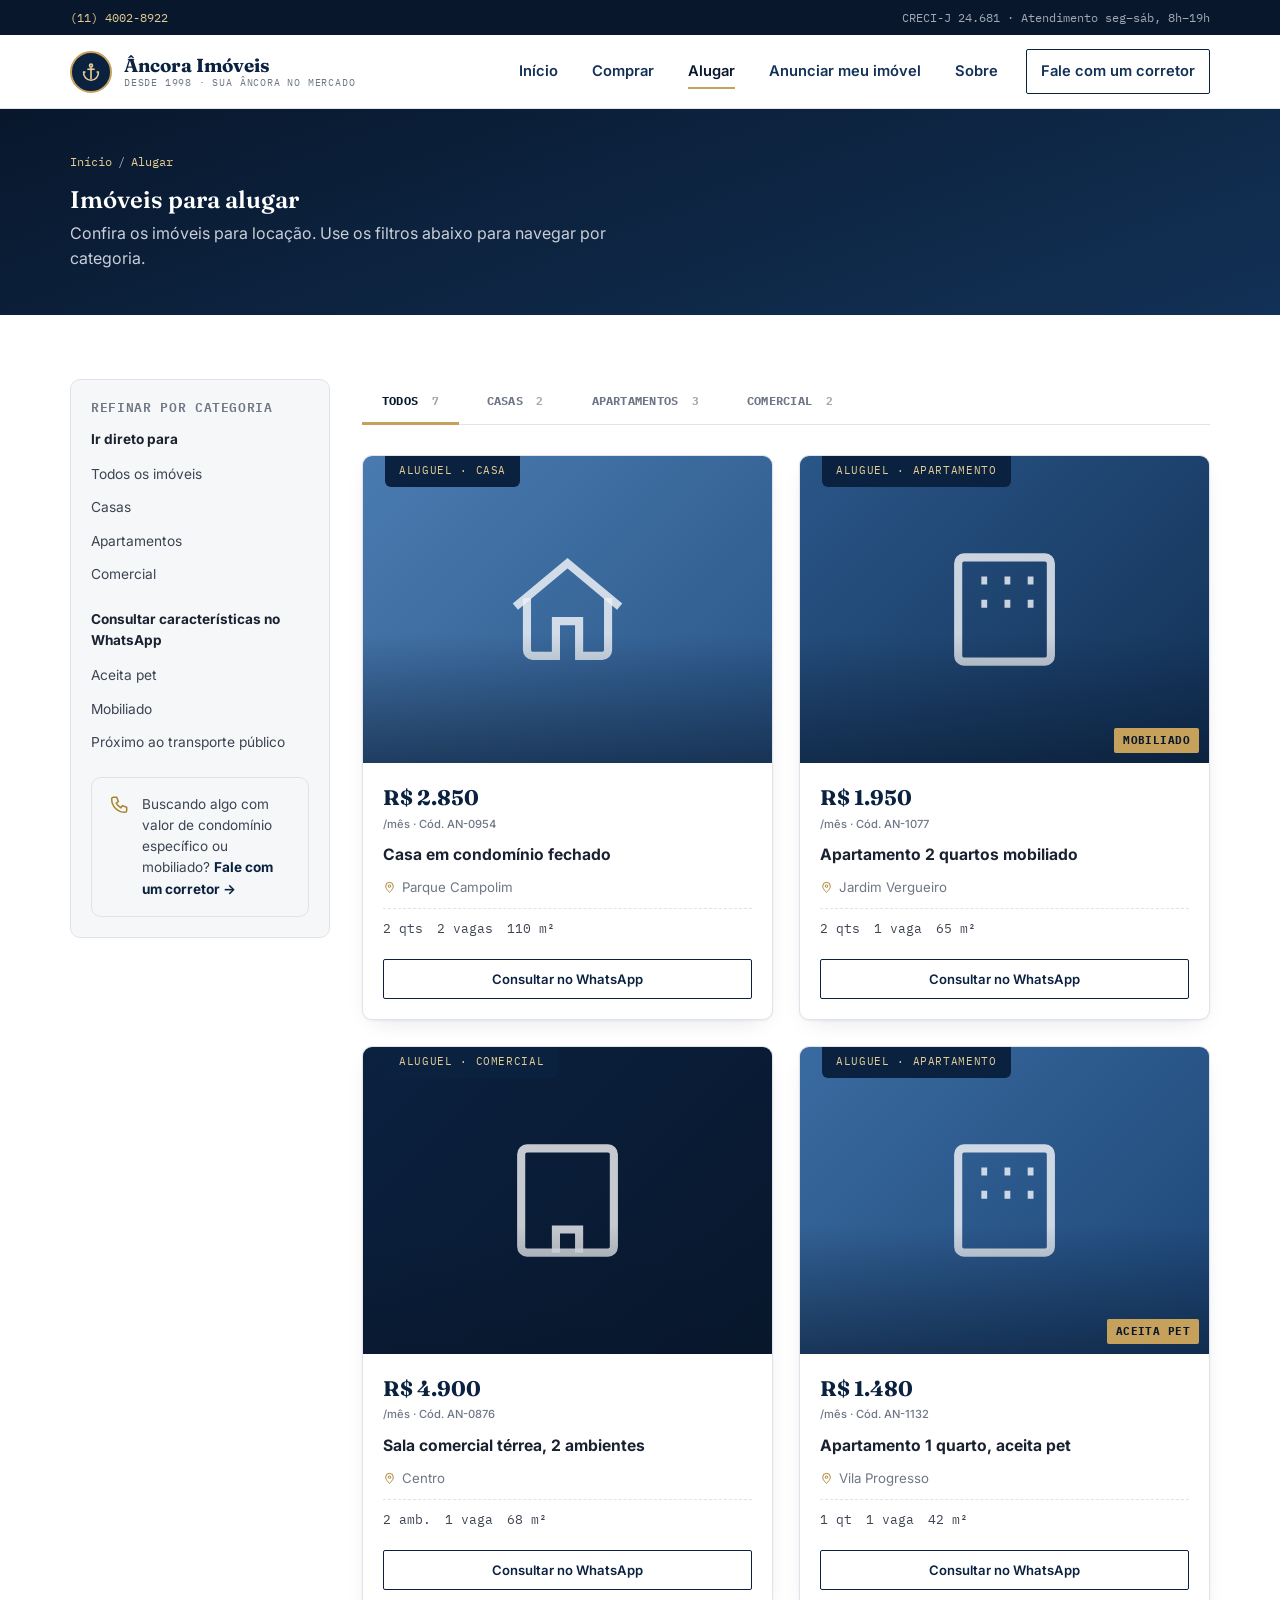
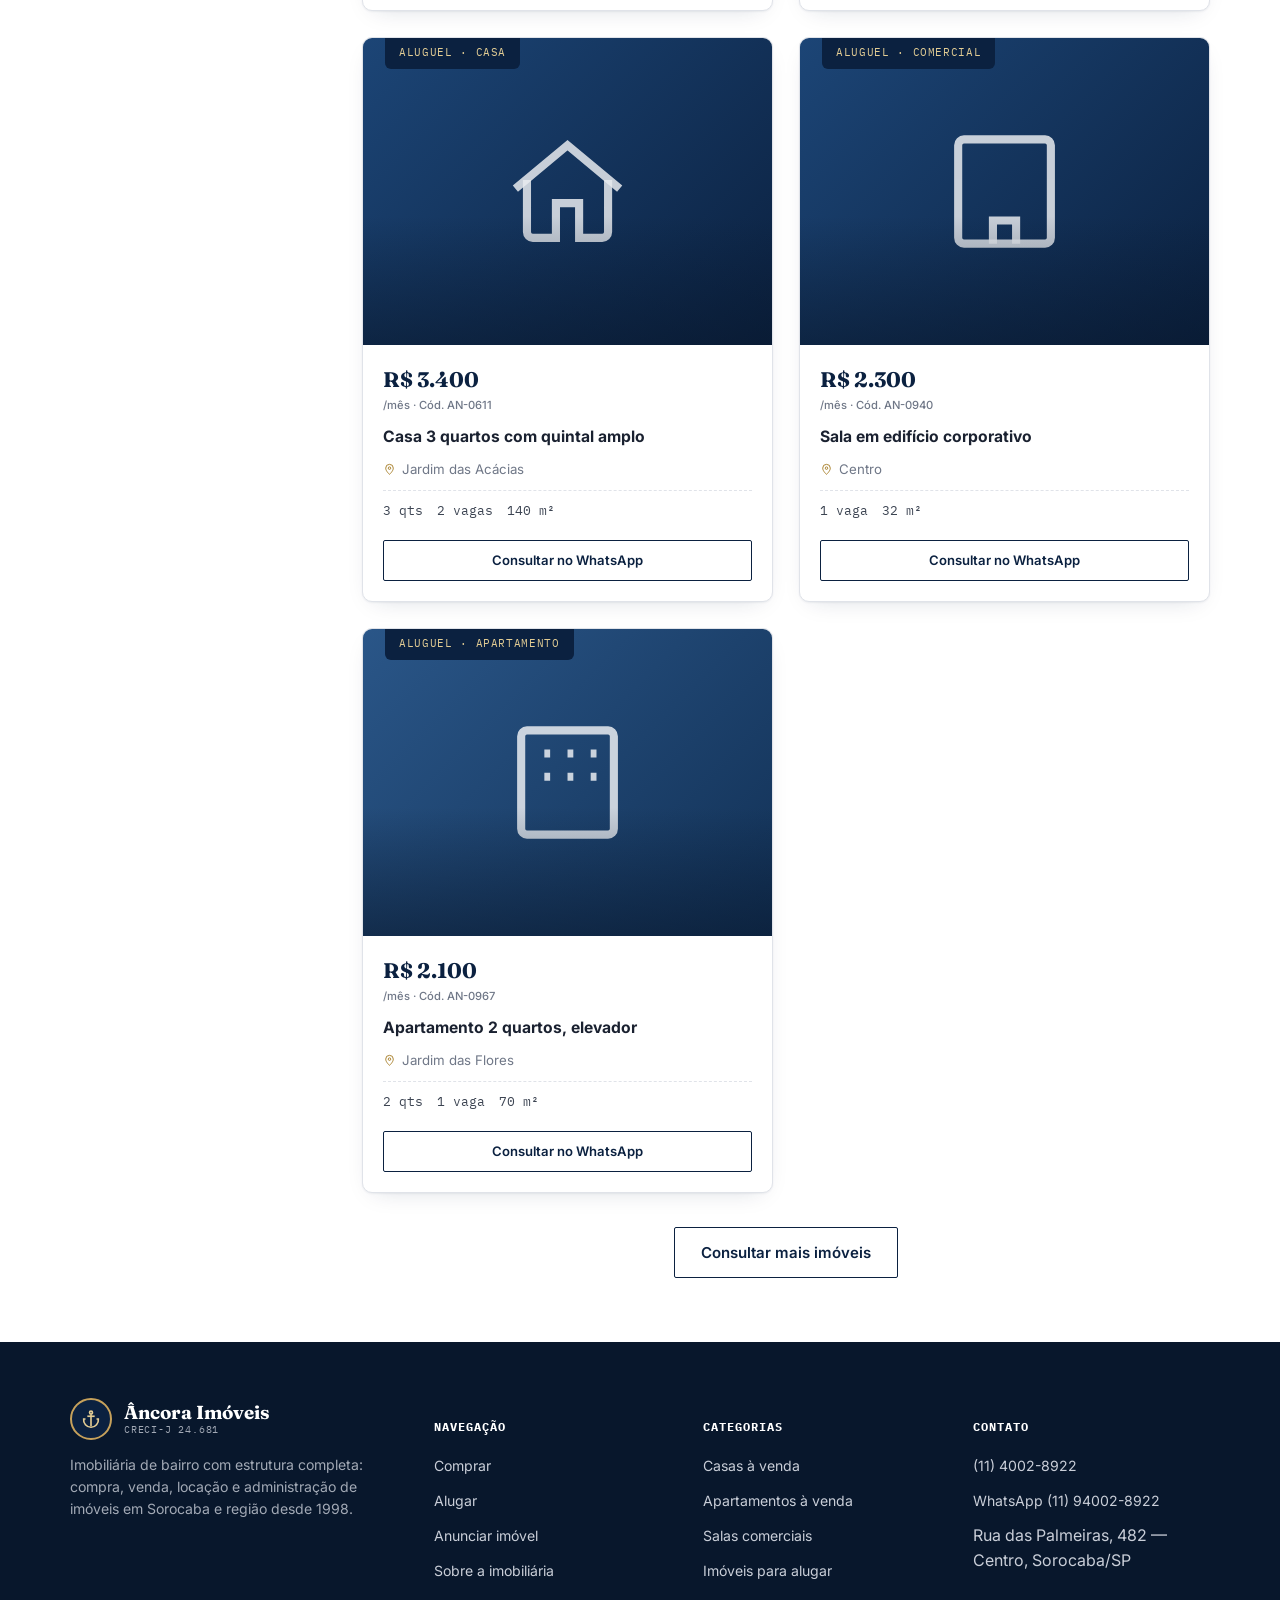
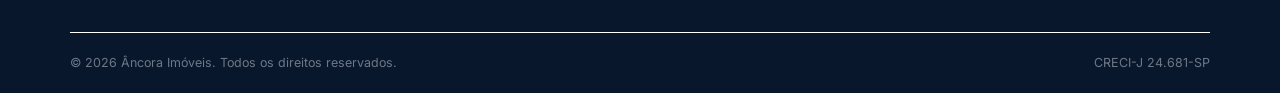
==== commit a30ddc1c: "Merge pull request #1 from josesilvamax/melhorias/site-imobiliaria Melhorias/site imobiliaria" ====
--- a/html/alugar.html
+++ b/html/alugar.html
@@ -44,7 +44,7 @@
   <div class="container">
     <div class="breadcrumb"><a href="index.html">Início</a><span>/</span>Alugar</div>
     <h1>Imóveis para alugar</h1>
-    <p>18 imóveis disponíveis para locação, com contrato revisado e vistoria fotográfica de entrada. Navegue por categoria nas abas abaixo.</p>
+    <p>Confira os imóveis para locação. Use os filtros abaixo para navegar por categoria.</p>
   </div>
 </section>
 
@@ -55,19 +55,23 @@
       <aside>
         <div class="filterbox">
           <h4>Refinar por categoria</h4>
-          <fieldset>
-            <legend>Ir direto para</legend>
-            <label><a href="#cat-todos" style="color:inherit">Todos os imóveis</a></label>
-            <label><a href="#cat-casa" style="color:inherit">Casas</a></label>
-            <label><a href="#cat-apto" style="color:inherit">Apartamentos</a></label>
-            <label><a href="#cat-comercial" style="color:inherit">Comercial</a></label>
-          </fieldset>
-          <fieldset>
-            <legend>Comum nesta carteira</legend>
-            <label><a href="https://wa.me/5511940028922?text=Ol%C3%A1!%20Procuro%20um%20im%C3%B3vel%20para%20alugar%20que%20aceite%20pet." target="_blank" rel="noopener" style="color:inherit">Aceita pet</a></label>
-            <label><a href="https://wa.me/5511940028922?text=Ol%C3%A1!%20Procuro%20um%20im%C3%B3vel%20mobiliado%20para%20alugar." target="_blank" rel="noopener" style="color:inherit">Mobiliado</a></label>
-            <label><a href="https://wa.me/5511940028922?text=Ol%C3%A1!%20Procuro%20um%20im%C3%B3vel%20perto%20do%20transporte%20p%C3%BAblico." target="_blank" rel="noopener" style="color:inherit">Próximo ao transporte público</a></label>
-          </fieldset>
+          <nav class="filterbox__group" aria-label="Ir direto para">
+            <h5>Ir direto para</h5>
+            <ul>
+              <li><a href="#cat-todos">Todos os imóveis</a></li>
+              <li><a href="#cat-casa">Casas</a></li>
+              <li><a href="#cat-apto">Apartamentos</a></li>
+              <li><a href="#cat-comercial">Comercial</a></li>
+            </ul>
+          </nav>
+          <nav class="filterbox__group" aria-label="Consultar características no WhatsApp">
+            <h5>Consultar características no WhatsApp</h5>
+            <ul>
+              <li><a href="https://wa.me/5511940028922?text=Ol%C3%A1!%20Procuro%20um%20im%C3%B3vel%20para%20alugar%20que%20aceite%20pet." target="_blank" rel="noopener">Aceita pet</a></li>
+              <li><a href="https://wa.me/5511940028922?text=Ol%C3%A1!%20Procuro%20um%20im%C3%B3vel%20mobiliado%20para%20alugar." target="_blank" rel="noopener">Mobiliado</a></li>
+              <li><a href="https://wa.me/5511940028922?text=Ol%C3%A1!%20Procuro%20um%20im%C3%B3vel%20perto%20do%20transporte%20p%C3%BAblico." target="_blank" rel="noopener">Próximo ao transporte público</a></li>
+            </ul>
+          </nav>
           <div class="formnote">
             <svg viewBox="0 0 24 24" fill="none" stroke="currentColor" stroke-width="1.8"><path d="M4 4h4l2 5-2.5 2a12 12 0 0 0 5.5 5.5l2-2.5 5 2v4a2 2 0 0 1-2 2A16 16 0 0 1 2 6a2 2 0 0 1 2-2Z"/></svg>
             <div>Buscando algo com valor de condomínio específico ou mobiliado? <a href="https://wa.me/5511940028922" style="color:var(--navy-900);font-weight:700">Fale com um corretor →</a></div>
@@ -83,193 +87,98 @@
           <span id="cat-comercial" class="target-hook"></span>
 
           <div class="tabs__nav">
-            <a href="#cat-todos">Todos <span class="tabs__count">18</span></a>
-            <a href="#cat-casa">Casas <span class="tabs__count">5</span></a>
-            <a href="#cat-apto">Apartamentos <span class="tabs__count">9</span></a>
-            <a href="#cat-comercial">Comercial <span class="tabs__count">4</span></a>
+            <a href="#cat-todos">Todos <span class="tabs__count">7</span></a>
+            <a href="#cat-casa">Casas <span class="tabs__count">2</span></a>
+            <a href="#cat-apto">Apartamentos <span class="tabs__count">3</span></a>
+            <a href="#cat-comercial">Comercial <span class="tabs__count">2</span></a>
           </div>
 
-          <div class="tabs__panels">
-
-            <!-- TODOS -->
-            <div class="panel-todos">
-              <div class="grid grid--3">
-
-                <article class="card">
-                  <span class="card__tab">Aluguel · Casa</span>
-                  <div class="card__photo ph-5"><svg viewBox="0 0 24 24" fill="none" stroke="currentColor" stroke-width="1.4"><path d="M3 11.5 12 4l9 7.5"/><path d="M5 10v9a1 1 0 0 0 1 1h4v-6h4v6h4a1 1 0 0 0 1-1v-9"/></svg></div>
-                  <div class="card__body">
-                    <div class="card__price">R$ 2.850<small>/mês · Cód. AN-0954</small></div>
-                    <div class="card__title">Casa em condomínio fechado</div>
-                    <div class="card__loc"><svg viewBox="0 0 24 24" fill="none" stroke="currentColor" stroke-width="1.8"><path d="M12 21s-7-6.1-7-11.5A7 7 0 0 1 19 9.5C19 14.9 12 21 12 21Z"/><circle cx="12" cy="9.5" r="2.3"/></svg> Parque Campolim</div>
-                    <div class="card__meta"><span>2 qts</span><span>2 vagas</span><span>110 m²</span></div>
-                  </div>
-                  <div class="card__cta"><a href="https://wa.me/5511940028922?text=Ol%C3%A1!%20Gostaria%20de%20saber%20mais%20sobre%20o%20im%C3%B3vel%20AN-0954." class="btn btn-outline-navy btn-block btn-sm" aria-label="Consultar no WhatsApp — Casa em condomínio fechado (AN-0954)">Consultar no WhatsApp</a></div>
-                </article>
-
-                <article class="card">
-                  <span class="card__tab">Aluguel · Apartamento</span>
-                  <div class="card__photo ph-2"><span class="card__status">Mobiliado</span><svg viewBox="0 0 24 24" fill="none" stroke="currentColor" stroke-width="1.4"><rect x="4" y="3" width="16" height="18" rx="1"/><path d="M8 7h1M12 7h1M16 7h1M8 11h1M12 11h1M16 11h1"/></svg></div>
-                  <div class="card__body">
-                    <div class="card__price">R$ 1.950<small>/mês · Cód. AN-1077</small></div>
-                    <div class="card__title">Apartamento 2 quartos mobiliado</div>
-                    <div class="card__loc"><svg viewBox="0 0 24 24" fill="none" stroke="currentColor" stroke-width="1.8"><path d="M12 21s-7-6.1-7-11.5A7 7 0 0 1 19 9.5C19 14.9 12 21 12 21Z"/><circle cx="12" cy="9.5" r="2.3"/></svg> Jardim Vergueiro</div>
-                    <div class="card__meta"><span>2 qts</span><span>1 vaga</span><span>65 m²</span></div>
-                  </div>
-                  <div class="card__cta"><a href="https://wa.me/5511940028922?text=Ol%C3%A1!%20Gostaria%20de%20saber%20mais%20sobre%20o%20im%C3%B3vel%20AN-1077." class="btn btn-outline-navy btn-block btn-sm" aria-label="Consultar no WhatsApp — Apartamento 2 quartos mobiliado (AN-1077)">Consultar no WhatsApp</a></div>
-                </article>
-
-                <article class="card">
-                  <span class="card__tab">Aluguel · Comercial</span>
-                  <div class="card__photo ph-4"><svg viewBox="0 0 24 24" fill="none" stroke="currentColor" stroke-width="1.4"><rect x="4" y="3" width="16" height="18" rx="1"/><path d="M10 21v-4h4v4"/></svg></div>
-                  <div class="card__body">
-                    <div class="card__price">R$ 4.900<small>/mês · Cód. AN-0876</small></div>
-                    <div class="card__title">Sala comercial térrea, 2 ambientes</div>
-                    <div class="card__loc"><svg viewBox="0 0 24 24" fill="none" stroke="currentColor" stroke-width="1.8"><path d="M12 21s-7-6.1-7-11.5A7 7 0 0 1 19 9.5C19 14.9 12 21 12 21Z"/><circle cx="12" cy="9.5" r="2.3"/></svg> Centro</div>
-                    <div class="card__meta"><span>2 amb.</span><span>1 vaga</span><span>68 m²</span></div>
-                  </div>
-                  <div class="card__cta"><a href="https://wa.me/5511940028922?text=Ol%C3%A1!%20Gostaria%20de%20saber%20mais%20sobre%20o%20im%C3%B3vel%20AN-0876." class="btn btn-outline-navy btn-block btn-sm" aria-label="Consultar no WhatsApp — Sala comercial térrea, 2 ambientes (AN-0876)">Consultar no WhatsApp</a></div>
-                </article>
-
-                <article class="card">
-                  <span class="card__tab">Aluguel · Apartamento</span>
-                  <div class="card__photo ph-3"><span class="card__status">Aceita pet</span><svg viewBox="0 0 24 24" fill="none" stroke="currentColor" stroke-width="1.4"><rect x="4" y="3" width="16" height="18" rx="1"/><path d="M8 7h1M12 7h1M16 7h1M8 11h1M12 11h1M16 11h1"/></svg></div>
-                  <div class="card__body">
-                    <div class="card__price">R$ 1.480<small>/mês · Cód. AN-1132</small></div>
-                    <div class="card__title">Apartamento 1 quarto, aceita pet</div>
-                    <div class="card__loc"><svg viewBox="0 0 24 24" fill="none" stroke="currentColor" stroke-width="1.8"><path d="M12 21s-7-6.1-7-11.5A7 7 0 0 1 19 9.5C19 14.9 12 21 12 21Z"/><circle cx="12" cy="9.5" r="2.3"/></svg> Vila Progresso</div>
-                    <div class="card__meta"><span>1 qt</span><span>1 vaga</span><span>42 m²</span></div>
-                  </div>
-                  <div class="card__cta"><a href="https://wa.me/5511940028922?text=Ol%C3%A1!%20Gostaria%20de%20saber%20mais%20sobre%20o%20im%C3%B3vel%20AN-1132." class="btn btn-outline-navy btn-block btn-sm" aria-label="Consultar no WhatsApp — Apartamento 1 quarto, aceita pet (AN-1132)">Consultar no WhatsApp</a></div>
-                </article>
-
-                <article class="card">
-                  <span class="card__tab">Aluguel · Casa</span>
-                  <div class="card__photo ph-1"><svg viewBox="0 0 24 24" fill="none" stroke="currentColor" stroke-width="1.4"><path d="M3 11.5 12 4l9 7.5"/><path d="M5 10v9a1 1 0 0 0 1 1h4v-6h4v6h4a1 1 0 0 0 1-1v-9"/></svg></div>
-                  <div class="card__body">
-                    <div class="card__price">R$ 3.400<small>/mês · Cód. AN-0611</small></div>
-                    <div class="card__title">Casa 3 quartos com quintal amplo</div>
-                    <div class="card__loc"><svg viewBox="0 0 24 24" fill="none" stroke="currentColor" stroke-width="1.8"><path d="M12 21s-7-6.1-7-11.5A7 7 0 0 1 19 9.5C19 14.9 12 21 12 21Z"/><circle cx="12" cy="9.5" r="2.3"/></svg> Jardim das Acácias</div>
-                    <div class="card__meta"><span>3 qts</span><span>2 vagas</span><span>140 m²</span></div>
-                  </div>
-                  <div class="card__cta"><a href="https://wa.me/5511940028922?text=Ol%C3%A1!%20Gostaria%20de%20saber%20mais%20sobre%20o%20im%C3%B3vel%20AN-0611." class="btn btn-outline-navy btn-block btn-sm" aria-label="Consultar no WhatsApp — Casa 3 quartos com quintal amplo (AN-0611)">Consultar no WhatsApp</a></div>
-                </article>
-
-                <article class="card">
-                  <span class="card__tab">Aluguel · Comercial</span>
-                  <div class="card__photo ph-1"><svg viewBox="0 0 24 24" fill="none" stroke="currentColor" stroke-width="1.4"><rect x="4" y="3" width="16" height="18" rx="1"/><path d="M10 21v-4h4v4"/></svg></div>
-                  <div class="card__body">
-                    <div class="card__price">R$ 2.300<small>/mês · Cód. AN-0940</small></div>
-                    <div class="card__title">Sala em edifício corporativo</div>
-                    <div class="card__loc"><svg viewBox="0 0 24 24" fill="none" stroke="currentColor" stroke-width="1.8"><path d="M12 21s-7-6.1-7-11.5A7 7 0 0 1 19 9.5C19 14.9 12 21 12 21Z"/><circle cx="12" cy="9.5" r="2.3"/></svg> Centro</div>
-                    <div class="card__meta"><span>1 vaga</span><span>32 m²</span></div>
-                  </div>
-                  <div class="card__cta"><a href="https://wa.me/5511940028922?text=Ol%C3%A1!%20Gostaria%20de%20saber%20mais%20sobre%20o%20im%C3%B3vel%20AN-0940." class="btn btn-outline-navy btn-block btn-sm" aria-label="Consultar no WhatsApp — Sala em edifício corporativo (AN-0940)">Consultar no WhatsApp</a></div>
-                </article>
-
-              </div>
-              <div style="text-align:center;margin-top:34px"><a href="https://wa.me/5511940028922" class="btn btn-outline-navy">Ver mais 12 imóveis com um corretor</a></div>
-            </div>
-
-            <!-- CASA -->
-            <div class="panel-casa">
-              <div class="grid grid--3">
-                <article class="card">
-                  <span class="card__tab">Aluguel · Casa</span>
-                  <div class="card__photo ph-5"><svg viewBox="0 0 24 24" fill="none" stroke="currentColor" stroke-width="1.4"><path d="M3 11.5 12 4l9 7.5"/><path d="M5 10v9a1 1 0 0 0 1 1h4v-6h4v6h4a1 1 0 0 0 1-1v-9"/></svg></div>
-                  <div class="card__body">
-                    <div class="card__price">R$ 2.850<small>/mês · Cód. AN-0954</small></div>
-                    <div class="card__title">Casa em condomínio fechado</div>
-                    <div class="card__loc"><svg viewBox="0 0 24 24" fill="none" stroke="currentColor" stroke-width="1.8"><path d="M12 21s-7-6.1-7-11.5A7 7 0 0 1 19 9.5C19 14.9 12 21 12 21Z"/><circle cx="12" cy="9.5" r="2.3"/></svg> Parque Campolim</div>
-                    <div class="card__meta"><span>2 qts</span><span>2 vagas</span><span>110 m²</span></div>
-                  </div>
-                  <div class="card__cta"><a href="https://wa.me/5511940028922?text=Ol%C3%A1!%20Gostaria%20de%20saber%20mais%20sobre%20o%20im%C3%B3vel%20AN-0954." class="btn btn-outline-navy btn-block btn-sm" aria-label="Consultar no WhatsApp — Casa em condomínio fechado (AN-0954)">Consultar no WhatsApp</a></div>
-                </article>
-                <article class="card">
-                  <span class="card__tab">Aluguel · Casa</span>
-                  <div class="card__photo ph-1"><svg viewBox="0 0 24 24" fill="none" stroke="currentColor" stroke-width="1.4"><path d="M3 11.5 12 4l9 7.5"/><path d="M5 10v9a1 1 0 0 0 1 1h4v-6h4v6h4a1 1 0 0 0 1-1v-9"/></svg></div>
-                  <div class="card__body">
-                    <div class="card__price">R$ 3.400<small>/mês · Cód. AN-0611</small></div>
-                    <div class="card__title">Casa 3 quartos com quintal amplo</div>
-                    <div class="card__loc"><svg viewBox="0 0 24 24" fill="none" stroke="currentColor" stroke-width="1.8"><path d="M12 21s-7-6.1-7-11.5A7 7 0 0 1 19 9.5C19 14.9 12 21 12 21Z"/><circle cx="12" cy="9.5" r="2.3"/></svg> Jardim das Acácias</div>
-                    <div class="card__meta"><span>3 qts</span><span>2 vagas</span><span>140 m²</span></div>
-                  </div>
-                  <div class="card__cta"><a href="https://wa.me/5511940028922?text=Ol%C3%A1!%20Gostaria%20de%20saber%20mais%20sobre%20o%20im%C3%B3vel%20AN-0611." class="btn btn-outline-navy btn-block btn-sm" aria-label="Consultar no WhatsApp — Casa 3 quartos com quintal amplo (AN-0611)">Consultar no WhatsApp</a></div>
-                </article>
-              </div>
-              <div style="text-align:center;margin-top:34px"><a href="https://wa.me/5511940028922" class="btn btn-outline-navy">Ver mais 3 casas com um corretor</a></div>
-            </div>
-
-            <!-- APARTAMENTO -->
-            <div class="panel-apto">
-              <div class="grid grid--3">
-                <article class="card">
-                  <span class="card__tab">Aluguel · Apartamento</span>
-                  <div class="card__photo ph-2"><span class="card__status">Mobiliado</span><svg viewBox="0 0 24 24" fill="none" stroke="currentColor" stroke-width="1.4"><rect x="4" y="3" width="16" height="18" rx="1"/><path d="M8 7h1M12 7h1M16 7h1M8 11h1M12 11h1M16 11h1"/></svg></div>
-                  <div class="card__body">
-                    <div class="card__price">R$ 1.950<small>/mês · Cód. AN-1077</small></div>
-                    <div class="card__title">Apartamento 2 quartos mobiliado</div>
-                    <div class="card__loc"><svg viewBox="0 0 24 24" fill="none" stroke="currentColor" stroke-width="1.8"><path d="M12 21s-7-6.1-7-11.5A7 7 0 0 1 19 9.5C19 14.9 12 21 12 21Z"/><circle cx="12" cy="9.5" r="2.3"/></svg> Jardim Vergueiro</div>
-                    <div class="card__meta"><span>2 qts</span><span>1 vaga</span><span>65 m²</span></div>
-                  </div>
-                  <div class="card__cta"><a href="https://wa.me/5511940028922?text=Ol%C3%A1!%20Gostaria%20de%20saber%20mais%20sobre%20o%20im%C3%B3vel%20AN-1077." class="btn btn-outline-navy btn-block btn-sm" aria-label="Consultar no WhatsApp — Apartamento 2 quartos mobiliado (AN-1077)">Consultar no WhatsApp</a></div>
-                </article>
-                <article class="card">
-                  <span class="card__tab">Aluguel · Apartamento</span>
-                  <div class="card__photo ph-3"><span class="card__status">Aceita pet</span><svg viewBox="0 0 24 24" fill="none" stroke="currentColor" stroke-width="1.4"><rect x="4" y="3" width="16" height="18" rx="1"/><path d="M8 7h1M12 7h1M16 7h1M8 11h1M12 11h1M16 11h1"/></svg></div>
-                  <div class="card__body">
-                    <div class="card__price">R$ 1.480<small>/mês · Cód. AN-1132</small></div>
-                    <div class="card__title">Apartamento 1 quarto, aceita pet</div>
-                    <div class="card__loc"><svg viewBox="0 0 24 24" fill="none" stroke="currentColor" stroke-width="1.8"><path d="M12 21s-7-6.1-7-11.5A7 7 0 0 1 19 9.5C19 14.9 12 21 12 21Z"/><circle cx="12" cy="9.5" r="2.3"/></svg> Vila Progresso</div>
-                    <div class="card__meta"><span>1 qt</span><span>1 vaga</span><span>42 m²</span></div>
-                  </div>
-                  <div class="card__cta"><a href="https://wa.me/5511940028922?text=Ol%C3%A1!%20Gostaria%20de%20saber%20mais%20sobre%20o%20im%C3%B3vel%20AN-1132." class="btn btn-outline-navy btn-block btn-sm" aria-label="Consultar no WhatsApp — Apartamento 1 quarto, aceita pet (AN-1132)">Consultar no WhatsApp</a></div>
-                </article>
-                <article class="card">
-                  <span class="card__tab">Aluguel · Apartamento</span>
-                  <div class="card__photo ph-2"><svg viewBox="0 0 24 24" fill="none" stroke="currentColor" stroke-width="1.4"><rect x="4" y="3" width="16" height="18" rx="1"/><path d="M8 7h1M12 7h1M16 7h1M8 11h1M12 11h1M16 11h1"/></svg></div>
-                  <div class="card__body">
-                    <div class="card__price">R$ 2.100<small>/mês · Cód. AN-0967</small></div>
-                    <div class="card__title">Apartamento 2 quartos, elevador</div>
-                    <div class="card__loc"><svg viewBox="0 0 24 24" fill="none" stroke="currentColor" stroke-width="1.8"><path d="M12 21s-7-6.1-7-11.5A7 7 0 0 1 19 9.5C19 14.9 12 21 12 21Z"/><circle cx="12" cy="9.5" r="2.3"/></svg> Jardim das Flores</div>
-                    <div class="card__meta"><span>2 qts</span><span>1 vaga</span><span>70 m²</span></div>
-                  </div>
-                  <div class="card__cta"><a href="https://wa.me/5511940028922?text=Ol%C3%A1!%20Gostaria%20de%20saber%20mais%20sobre%20o%20im%C3%B3vel%20AN-0967." class="btn btn-outline-navy btn-block btn-sm" aria-label="Consultar no WhatsApp — Apartamento 2 quartos, elevador (AN-0967)">Consultar no WhatsApp</a></div>
-                </article>
-              </div>
-              <div style="text-align:center;margin-top:34px"><a href="https://wa.me/5511940028922" class="btn btn-outline-navy">Ver mais 6 apartamentos com um corretor</a></div>
-            </div>
-
-            <!-- COMERCIAL -->
-            <div class="panel-comercial">
-              <div class="grid grid--3">
-                <article class="card">
-                  <span class="card__tab">Aluguel · Comercial</span>
-                  <div class="card__photo ph-4"><svg viewBox="0 0 24 24" fill="none" stroke="currentColor" stroke-width="1.4"><rect x="4" y="3" width="16" height="18" rx="1"/><path d="M10 21v-4h4v4"/></svg></div>
-                  <div class="card__body">
-                    <div class="card__price">R$ 4.900<small>/mês · Cód. AN-0876</small></div>
-                    <div class="card__title">Sala comercial térrea, 2 ambientes</div>
-                    <div class="card__loc"><svg viewBox="0 0 24 24" fill="none" stroke="currentColor" stroke-width="1.8"><path d="M12 21s-7-6.1-7-11.5A7 7 0 0 1 19 9.5C19 14.9 12 21 12 21Z"/><circle cx="12" cy="9.5" r="2.3"/></svg> Centro</div>
-                    <div class="card__meta"><span>2 amb.</span><span>1 vaga</span><span>68 m²</span></div>
-                  </div>
-                  <div class="card__cta"><a href="https://wa.me/5511940028922?text=Ol%C3%A1!%20Gostaria%20de%20saber%20mais%20sobre%20o%20im%C3%B3vel%20AN-0876." class="btn btn-outline-navy btn-block btn-sm" aria-label="Consultar no WhatsApp — Sala comercial térrea, 2 ambientes (AN-0876)">Consultar no WhatsApp</a></div>
-                </article>
-                <article class="card">
-                  <span class="card__tab">Aluguel · Comercial</span>
-                  <div class="card__photo ph-1"><svg viewBox="0 0 24 24" fill="none" stroke="currentColor" stroke-width="1.4"><rect x="4" y="3" width="16" height="18" rx="1"/><path d="M10 21v-4h4v4"/></svg></div>
-                  <div class="card__body">
-                    <div class="card__price">R$ 2.300<small>/mês · Cód. AN-0940</small></div>
-                    <div class="card__title">Sala em edifício corporativo</div>
-                    <div class="card__loc"><svg viewBox="0 0 24 24" fill="none" stroke="currentColor" stroke-width="1.8"><path d="M12 21s-7-6.1-7-11.5A7 7 0 0 1 19 9.5C19 14.9 12 21 12 21Z"/><circle cx="12" cy="9.5" r="2.3"/></svg> Centro</div>
-                    <div class="card__meta"><span>1 vaga</span><span>32 m²</span></div>
-                  </div>
-                  <div class="card__cta"><a href="https://wa.me/5511940028922?text=Ol%C3%A1!%20Gostaria%20de%20saber%20mais%20sobre%20o%20im%C3%B3vel%20AN-0940." class="btn btn-outline-navy btn-block btn-sm" aria-label="Consultar no WhatsApp — Sala em edifício corporativo (AN-0940)">Consultar no WhatsApp</a></div>
-                </article>
-              </div>
-              <div style="text-align:center;margin-top:34px"><a href="https://wa.me/5511940028922" class="btn btn-outline-navy">Ver mais 2 imóveis comerciais com um corretor</a></div>
-            </div>
-
+          <div class="grid grid--2 catalog">
+            <article class="card" data-category="casa">
+              <span class="card__tab">Aluguel · Casa</span>
+              <div class="card__photo ph-5"><svg viewBox="0 0 24 24" fill="none" stroke="currentColor" stroke-width="1.4"><path d="M3 11.5 12 4l9 7.5"/><path d="M5 10v9a1 1 0 0 0 1 1h4v-6h4v6h4a1 1 0 0 0 1-1v-9"/></svg></div>
+              <div class="card__body">
+                <div class="card__price">R$ 2.850<small>/mês · Cód. AN-0954</small></div>
+                <div class="card__title">Casa em condomínio fechado</div>
+                <div class="card__loc"><svg viewBox="0 0 24 24" fill="none" stroke="currentColor" stroke-width="1.8"><path d="M12 21s-7-6.1-7-11.5A7 7 0 0 1 19 9.5C19 14.9 12 21 12 21Z"/><circle cx="12" cy="9.5" r="2.3"/></svg> Parque Campolim</div>
+                <div class="card__meta"><span>2 qts</span><span>2 vagas</span><span>110 m²</span></div>
+              </div>
+              <div class="card__cta"><a href="https://wa.me/5511940028922?text=Ol%C3%A1!%20Gostaria%20de%20saber%20mais%20sobre%20o%20im%C3%B3vel%20AN-0954." class="btn btn-outline-navy btn-block btn-sm" aria-label="Consultar no WhatsApp — Casa em condomínio fechado (AN-0954)">Consultar no WhatsApp</a></div>
+            </article>
+
+            <article class="card" data-category="apto">
+              <span class="card__tab">Aluguel · Apartamento</span>
+              <div class="card__photo ph-2"><span class="card__status">Mobiliado</span><svg viewBox="0 0 24 24" fill="none" stroke="currentColor" stroke-width="1.4"><rect x="4" y="3" width="16" height="18" rx="1"/><path d="M8 7h1M12 7h1M16 7h1M8 11h1M12 11h1M16 11h1"/></svg></div>
+              <div class="card__body">
+                <div class="card__price">R$ 1.950<small>/mês · Cód. AN-1077</small></div>
+                <div class="card__title">Apartamento 2 quartos mobiliado</div>
+                <div class="card__loc"><svg viewBox="0 0 24 24" fill="none" stroke="currentColor" stroke-width="1.8"><path d="M12 21s-7-6.1-7-11.5A7 7 0 0 1 19 9.5C19 14.9 12 21 12 21Z"/><circle cx="12" cy="9.5" r="2.3"/></svg> Jardim Vergueiro</div>
+                <div class="card__meta"><span>2 qts</span><span>1 vaga</span><span>65 m²</span></div>
+              </div>
+              <div class="card__cta"><a href="https://wa.me/5511940028922?text=Ol%C3%A1!%20Gostaria%20de%20saber%20mais%20sobre%20o%20im%C3%B3vel%20AN-1077." class="btn btn-outline-navy btn-block btn-sm" aria-label="Consultar no WhatsApp — Apartamento 2 quartos mobiliado (AN-1077)">Consultar no WhatsApp</a></div>
+            </article>
+
+            <article class="card" data-category="comercial">
+              <span class="card__tab">Aluguel · Comercial</span>
+              <div class="card__photo ph-4"><svg viewBox="0 0 24 24" fill="none" stroke="currentColor" stroke-width="1.4"><rect x="4" y="3" width="16" height="18" rx="1"/><path d="M10 21v-4h4v4"/></svg></div>
+              <div class="card__body">
+                <div class="card__price">R$ 4.900<small>/mês · Cód. AN-0876</small></div>
+                <div class="card__title">Sala comercial térrea, 2 ambientes</div>
+                <div class="card__loc"><svg viewBox="0 0 24 24" fill="none" stroke="currentColor" stroke-width="1.8"><path d="M12 21s-7-6.1-7-11.5A7 7 0 0 1 19 9.5C19 14.9 12 21 12 21Z"/><circle cx="12" cy="9.5" r="2.3"/></svg> Centro</div>
+                <div class="card__meta"><span>2 amb.</span><span>1 vaga</span><span>68 m²</span></div>
+              </div>
+              <div class="card__cta"><a href="https://wa.me/5511940028922?text=Ol%C3%A1!%20Gostaria%20de%20saber%20mais%20sobre%20o%20im%C3%B3vel%20AN-0876." class="btn btn-outline-navy btn-block btn-sm" aria-label="Consultar no WhatsApp — Sala comercial térrea, 2 ambientes (AN-0876)">Consultar no WhatsApp</a></div>
+            </article>
+
+            <article class="card" data-category="apto">
+              <span class="card__tab">Aluguel · Apartamento</span>
+              <div class="card__photo ph-3"><span class="card__status">Aceita pet</span><svg viewBox="0 0 24 24" fill="none" stroke="currentColor" stroke-width="1.4"><rect x="4" y="3" width="16" height="18" rx="1"/><path d="M8 7h1M12 7h1M16 7h1M8 11h1M12 11h1M16 11h1"/></svg></div>
+              <div class="card__body">
+                <div class="card__price">R$ 1.480<small>/mês · Cód. AN-1132</small></div>
+                <div class="card__title">Apartamento 1 quarto, aceita pet</div>
+                <div class="card__loc"><svg viewBox="0 0 24 24" fill="none" stroke="currentColor" stroke-width="1.8"><path d="M12 21s-7-6.1-7-11.5A7 7 0 0 1 19 9.5C19 14.9 12 21 12 21Z"/><circle cx="12" cy="9.5" r="2.3"/></svg> Vila Progresso</div>
+                <div class="card__meta"><span>1 qt</span><span>1 vaga</span><span>42 m²</span></div>
+              </div>
+              <div class="card__cta"><a href="https://wa.me/5511940028922?text=Ol%C3%A1!%20Gostaria%20de%20saber%20mais%20sobre%20o%20im%C3%B3vel%20AN-1132." class="btn btn-outline-navy btn-block btn-sm" aria-label="Consultar no WhatsApp — Apartamento 1 quarto, aceita pet (AN-1132)">Consultar no WhatsApp</a></div>
+            </article>
+
+            <article class="card" data-category="casa">
+              <span class="card__tab">Aluguel · Casa</span>
+              <div class="card__photo ph-1"><svg viewBox="0 0 24 24" fill="none" stroke="currentColor" stroke-width="1.4"><path d="M3 11.5 12 4l9 7.5"/><path d="M5 10v9a1 1 0 0 0 1 1h4v-6h4v6h4a1 1 0 0 0 1-1v-9"/></svg></div>
+              <div class="card__body">
+                <div class="card__price">R$ 3.400<small>/mês · Cód. AN-0611</small></div>
+                <div class="card__title">Casa 3 quartos com quintal amplo</div>
+                <div class="card__loc"><svg viewBox="0 0 24 24" fill="none" stroke="currentColor" stroke-width="1.8"><path d="M12 21s-7-6.1-7-11.5A7 7 0 0 1 19 9.5C19 14.9 12 21 12 21Z"/><circle cx="12" cy="9.5" r="2.3"/></svg> Jardim das Acácias</div>
+                <div class="card__meta"><span>3 qts</span><span>2 vagas</span><span>140 m²</span></div>
+              </div>
+              <div class="card__cta"><a href="https://wa.me/5511940028922?text=Ol%C3%A1!%20Gostaria%20de%20saber%20mais%20sobre%20o%20im%C3%B3vel%20AN-0611." class="btn btn-outline-navy btn-block btn-sm" aria-label="Consultar no WhatsApp — Casa 3 quartos com quintal amplo (AN-0611)">Consultar no WhatsApp</a></div>
+            </article>
+
+            <article class="card" data-category="comercial">
+              <span class="card__tab">Aluguel · Comercial</span>
+              <div class="card__photo ph-1"><svg viewBox="0 0 24 24" fill="none" stroke="currentColor" stroke-width="1.4"><rect x="4" y="3" width="16" height="18" rx="1"/><path d="M10 21v-4h4v4"/></svg></div>
+              <div class="card__body">
+                <div class="card__price">R$ 2.300<small>/mês · Cód. AN-0940</small></div>
+                <div class="card__title">Sala em edifício corporativo</div>
+                <div class="card__loc"><svg viewBox="0 0 24 24" fill="none" stroke="currentColor" stroke-width="1.8"><path d="M12 21s-7-6.1-7-11.5A7 7 0 0 1 19 9.5C19 14.9 12 21 12 21Z"/><circle cx="12" cy="9.5" r="2.3"/></svg> Centro</div>
+                <div class="card__meta"><span>1 vaga</span><span>32 m²</span></div>
+              </div>
+              <div class="card__cta"><a href="https://wa.me/5511940028922?text=Ol%C3%A1!%20Gostaria%20de%20saber%20mais%20sobre%20o%20im%C3%B3vel%20AN-0940." class="btn btn-outline-navy btn-block btn-sm" aria-label="Consultar no WhatsApp — Sala em edifício corporativo (AN-0940)">Consultar no WhatsApp</a></div>
+            </article>
+
+            <article class="card" data-category="apto">
+              <span class="card__tab">Aluguel · Apartamento</span>
+              <div class="card__photo ph-2"><svg viewBox="0 0 24 24" fill="none" stroke="currentColor" stroke-width="1.4"><rect x="4" y="3" width="16" height="18" rx="1"/><path d="M8 7h1M12 7h1M16 7h1M8 11h1M12 11h1M16 11h1"/></svg></div>
+              <div class="card__body">
+                <div class="card__price">R$ 2.100<small>/mês · Cód. AN-0967</small></div>
+                <div class="card__title">Apartamento 2 quartos, elevador</div>
+                <div class="card__loc"><svg viewBox="0 0 24 24" fill="none" stroke="currentColor" stroke-width="1.8"><path d="M12 21s-7-6.1-7-11.5A7 7 0 0 1 19 9.5C19 14.9 12 21 12 21Z"/><circle cx="12" cy="9.5" r="2.3"/></svg> Jardim das Flores</div>
+                <div class="card__meta"><span>2 qts</span><span>1 vaga</span><span>70 m²</span></div>
+              </div>
+              <div class="card__cta"><a href="https://wa.me/5511940028922?text=Ol%C3%A1!%20Gostaria%20de%20saber%20mais%20sobre%20o%20im%C3%B3vel%20AN-0967." class="btn btn-outline-navy btn-block btn-sm" aria-label="Consultar no WhatsApp — Apartamento 2 quartos, elevador (AN-0967)">Consultar no WhatsApp</a></div>
+            </article>
           </div>
+          <p class="catalog__contact"><a href="https://wa.me/5511940028922" class="btn btn-outline-navy">Consultar mais imóveis</a></p>
         </div>
       </div>
     </div>
--- a/css/style.css
+++ b/css/style.css
@@ -327,10 +327,10 @@
 /*  Filtro lateral  */
 .filterbox{background:var(--gray-50);border:1px solid var(--gray-200);border-radius:var(--radius-m);padding:20px}
 .filterbox h4{font-size:.82rem;text-transform:uppercase;letter-spacing:.05em;color:var(--gray-500);font-family:var(--f-mono);margin-bottom:14px}
-.filterbox fieldset{border:0;padding:0;margin:0 0 18px}
-.filterbox legend{font-weight:700;font-size:.85rem;margin-bottom:8px;color:var(--ink)}
-.filterbox label{display:flex;align-items:center;gap:8px;font-size:.86rem;padding:6px 0;color:var(--gray-700);cursor:pointer}
-.filterbox input[type=checkbox],.filterbox input[type=radio]{accent-color:var(--gold-600);width:16px;height:16px}
+.filterbox__group{margin-bottom:18px}
+.filterbox__group h5{font-weight:700;font-size:.85rem;margin:0 0 8px;color:var(--ink)}
+.filterbox__group a{display:block;font-size:.86rem;padding:6px 0;color:var(--gray-700)}
+.filterbox__group a:hover{text-decoration:underline}
 
 /*  layout  */
 .listing{display:grid;grid-template-columns:260px minmax(0,1fr);gap:32px;align-items:start}
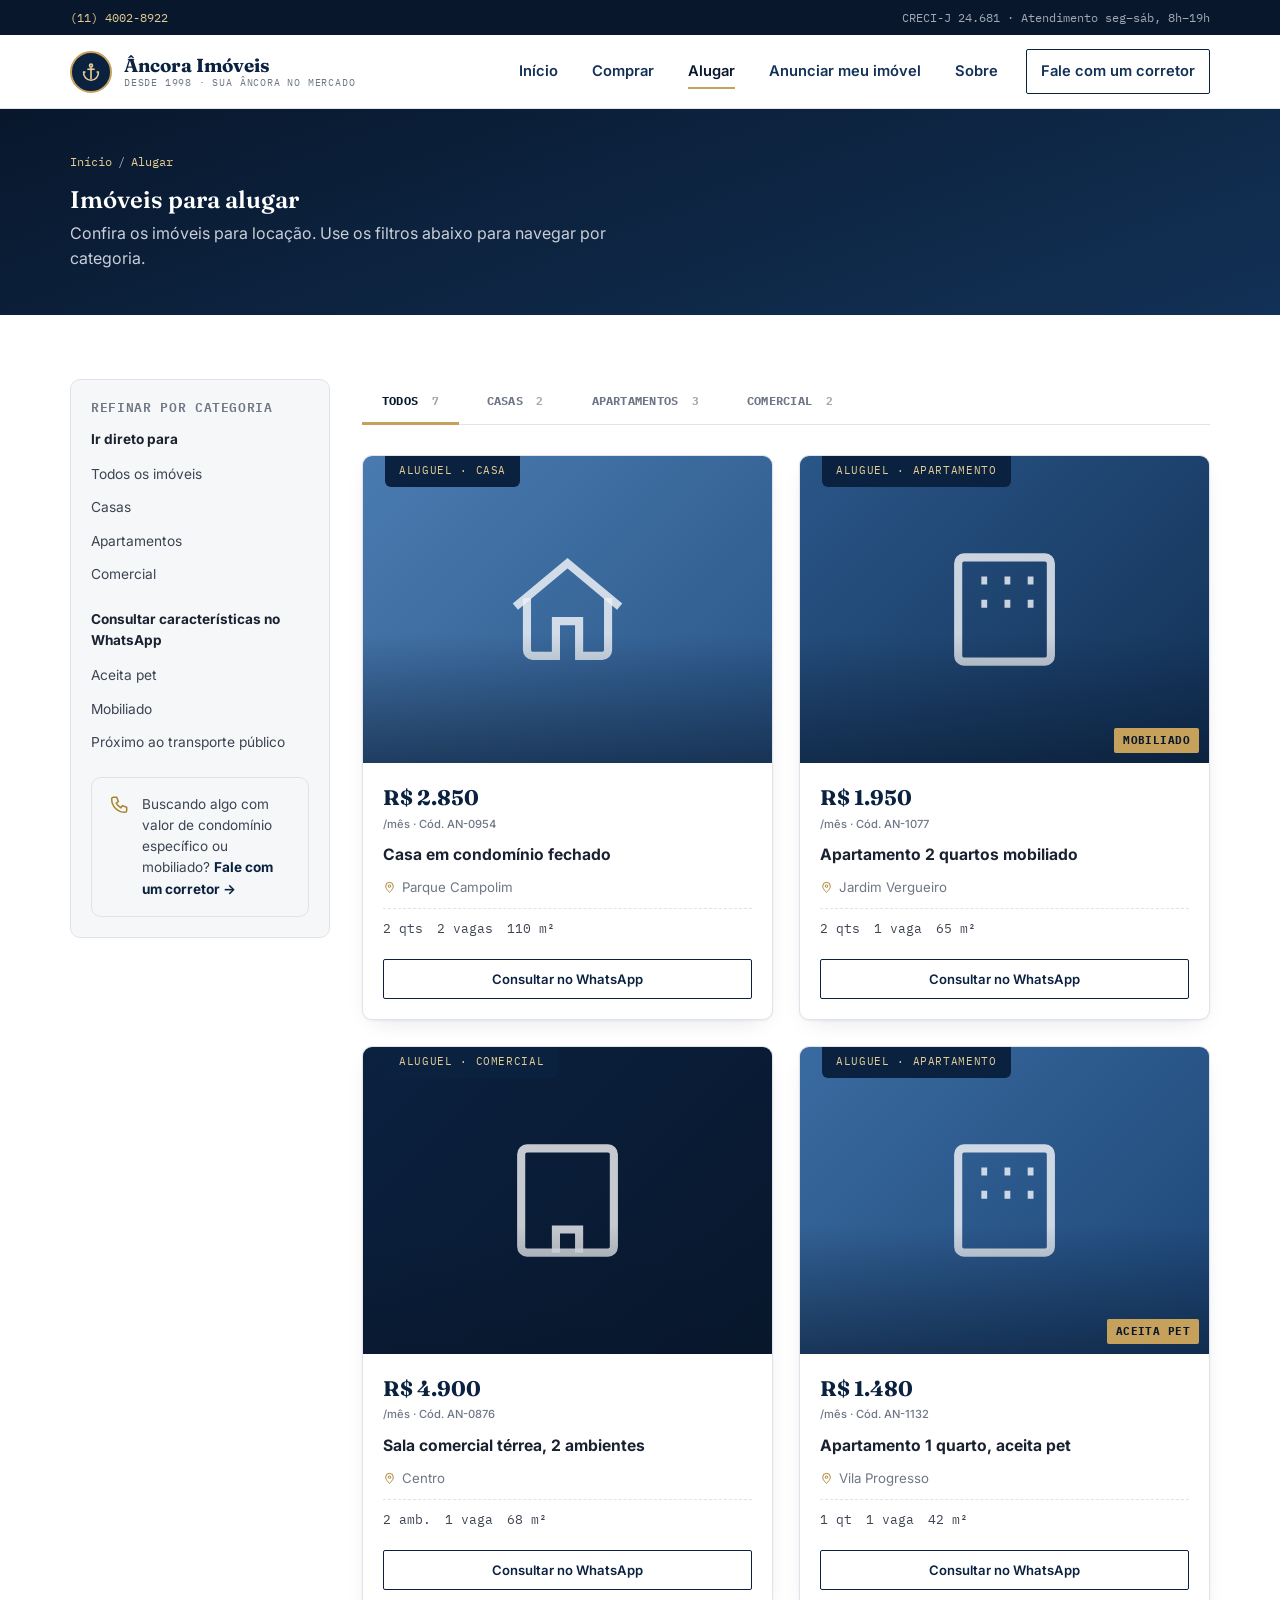
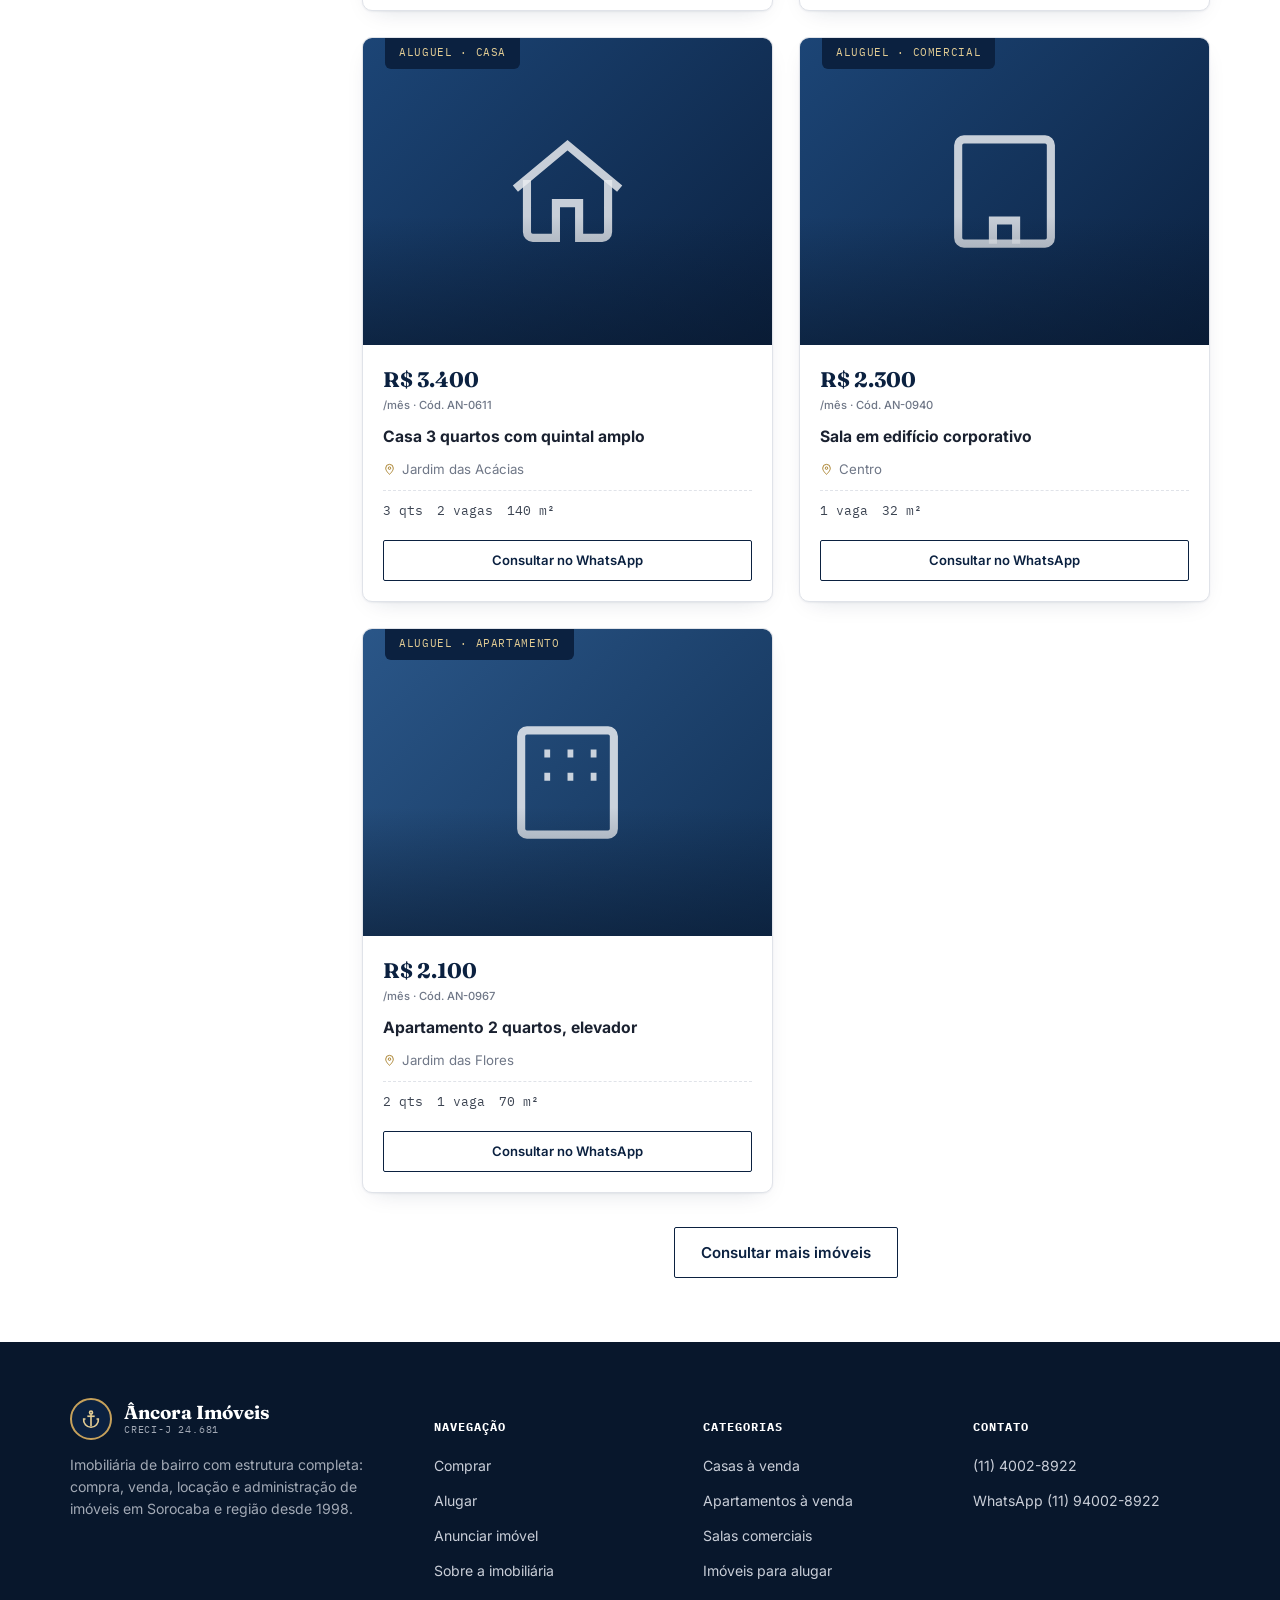
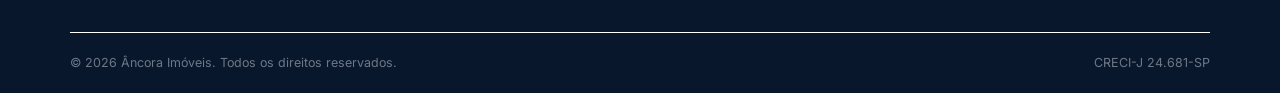
==== commit 74adbec6: "removido o local" ====
--- a/html/alugar.html
+++ b/html/alugar.html
@@ -199,7 +199,7 @@
       </div>
       <div><h5>Navegação</h5><ul><li><a href="comprar.html">Comprar</a></li><li><a href="alugar.html">Alugar</a></li><li><a href="anunciar.html">Anunciar imóvel</a></li><li><a href="sobre.html">Sobre a imobiliária</a></li></ul></div>
       <div><h5>Categorias</h5><ul><li><a href="comprar.html#cat-casa">Casas à venda</a></li><li><a href="comprar.html#cat-apto">Apartamentos à venda</a></li><li><a href="comprar.html#cat-comercial">Salas comerciais</a></li><li><a href="alugar.html">Imóveis para alugar</a></li></ul></div>
-      <div><h5>Contato</h5><ul><li><a href="tel:+551140028922">(11) 4002-8922</a></li><li><a href="https://wa.me/5511940028922">WhatsApp (11) 94002-8922</a></li><li>Rua das Palmeiras, 482 — Centro, Sorocaba/SP</li></ul></div>
+      <div><h5>Contato</h5><ul><li><a href="tel:+551140028922">(11) 4002-8922</a></li><li><a href="https://wa.me/5511940028922">WhatsApp (11) 94002-8922</a></li></ul></div>
     </div>
     <div class="footer__bottom"><span>© 2026 Âncora Imóveis. Todos os direitos reservados.</span><span>CRECI-J 24.681-SP</span></div>
   </div>
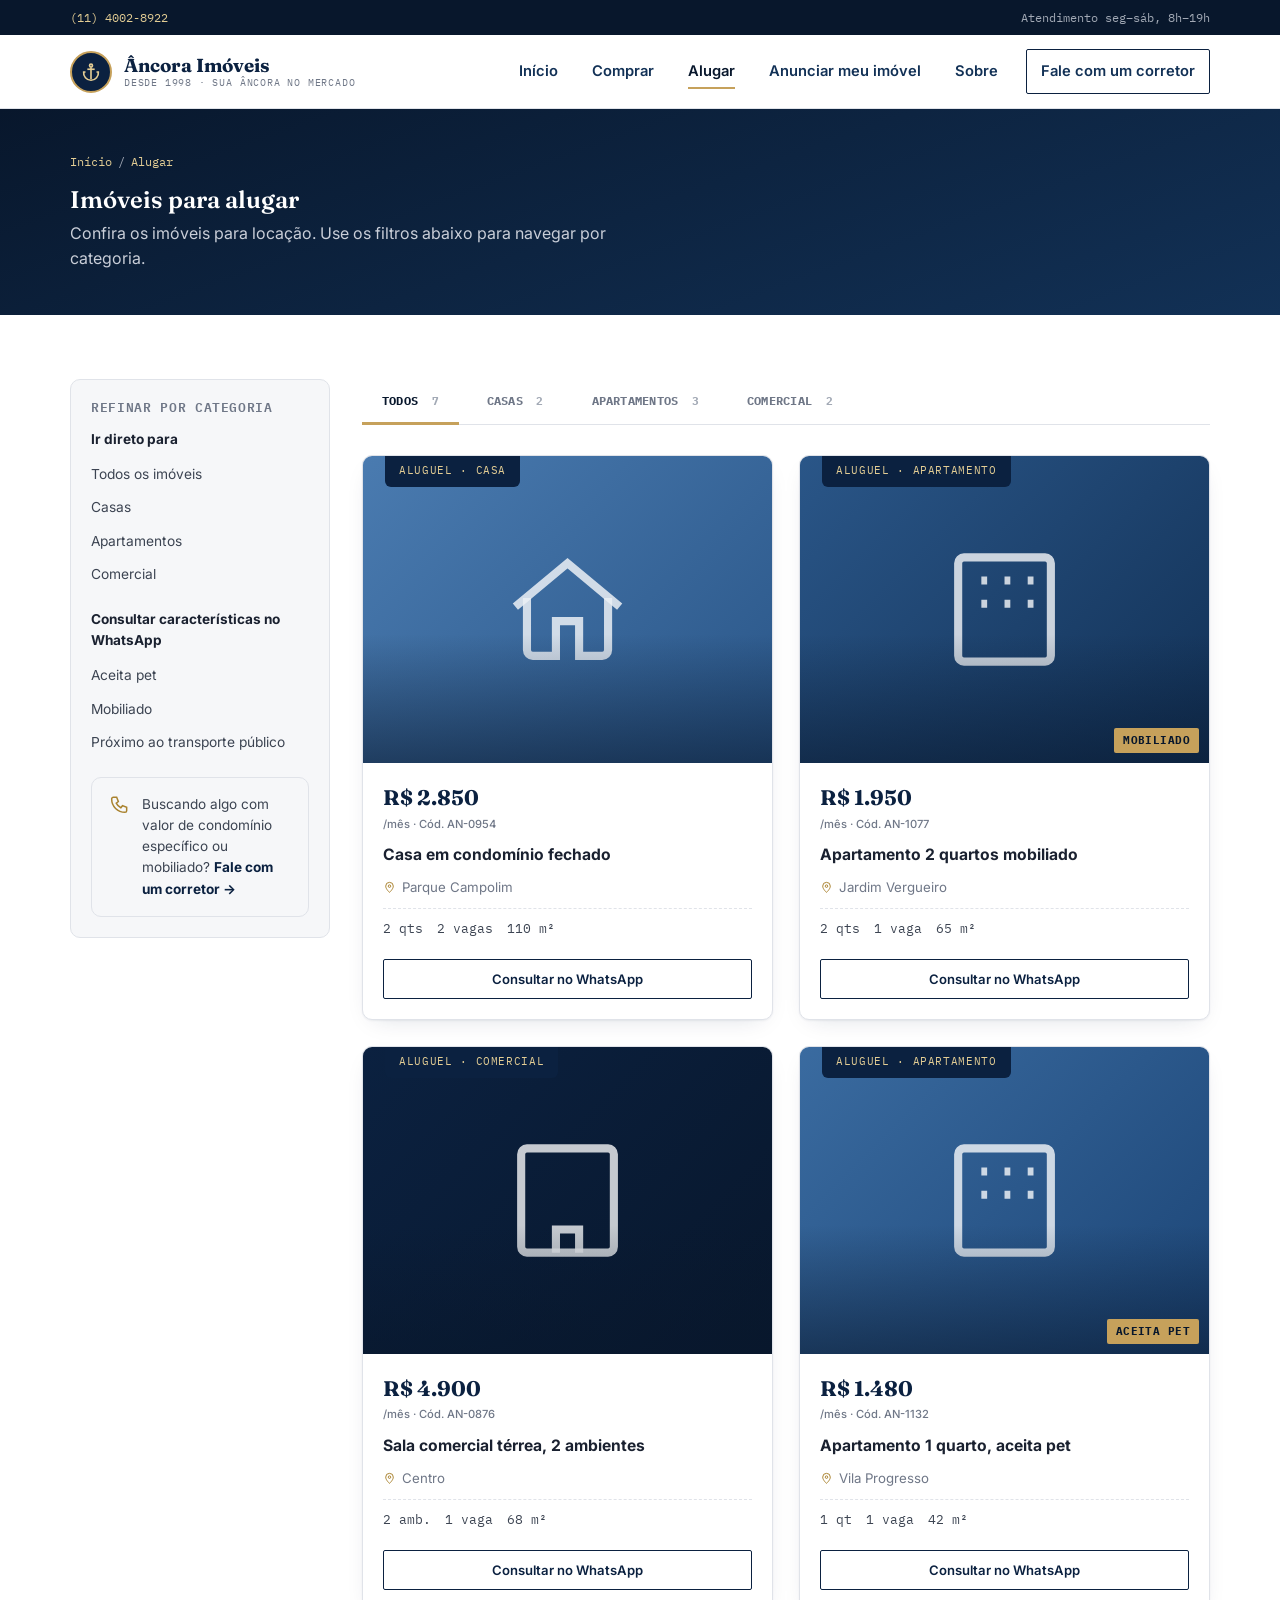
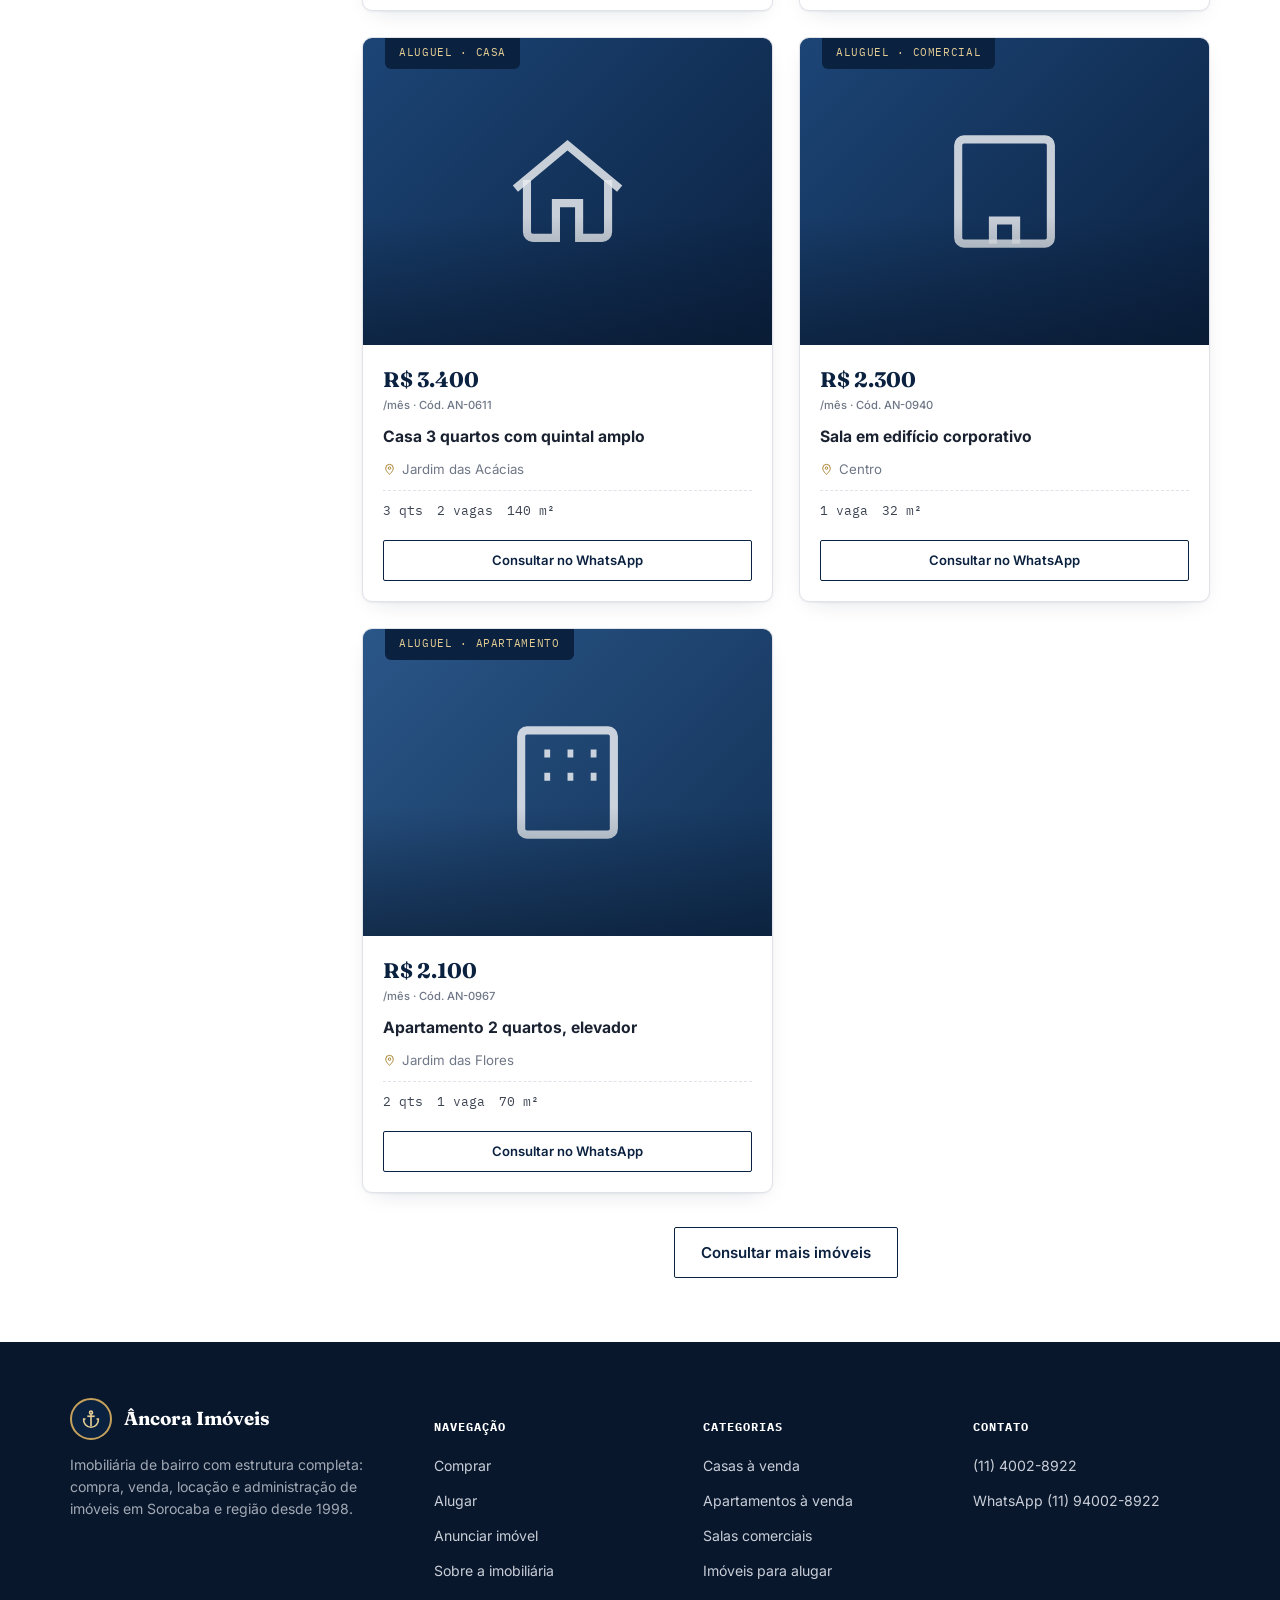
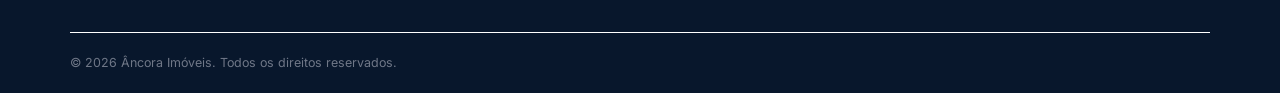
==== commit 85128f5b: "removido os CRECI" ====
--- a/html/alugar.html
+++ b/html/alugar.html
@@ -15,7 +15,7 @@
 <div class="topbar">
   <div class="container">
     <div class="topbar__links"><a href="tel:+551140028922">(11) 4002-8922</a></div>
-    <div class="topbar__seal">CRECI-J 24.681 · Atendimento seg–sáb, 8h–19h</div>
+    <div class="topbar__seal">Atendimento seg–sáb, 8h–19h</div>
   </div>
 </div>
 
@@ -193,7 +193,7 @@
       <div class="footer__brand">
         <a href="index.html" class="brand" style="margin-bottom:14px;display:flex">
           <span class="brand__mark"><svg viewBox="0 0 24 24" fill="none" stroke="currentColor" stroke-width="1.8" style="color:#e3cd94"><circle cx="12" cy="5" r="1.6"/><path d="M12 7v13"/><path d="M6 12H4a8 8 0 0 0 8 9 8 8 0 0 0 8-9h-2"/><path d="M8 9h8"/></svg></span>
-          <span class="brand__text"><span class="brand__name">Âncora Imóveis</span><span class="brand__tag">CRECI-J 24.681</span></span>
+          <span class="brand__text"><span class="brand__name">Âncora Imóveis</span></span>
         </a>
         <p>Imobiliária de bairro com estrutura completa: compra, venda, locação e administração de imóveis em Sorocaba e região desde 1998.</p>
       </div>
@@ -201,7 +201,7 @@
       <div><h5>Categorias</h5><ul><li><a href="comprar.html#cat-casa">Casas à venda</a></li><li><a href="comprar.html#cat-apto">Apartamentos à venda</a></li><li><a href="comprar.html#cat-comercial">Salas comerciais</a></li><li><a href="alugar.html">Imóveis para alugar</a></li></ul></div>
       <div><h5>Contato</h5><ul><li><a href="tel:+551140028922">(11) 4002-8922</a></li><li><a href="https://wa.me/5511940028922">WhatsApp (11) 94002-8922</a></li></ul></div>
     </div>
-    <div class="footer__bottom"><span>© 2026 Âncora Imóveis. Todos os direitos reservados.</span><span>CRECI-J 24.681-SP</span></div>
+    <div class="footer__bottom"><span>© 2026 Âncora Imóveis. Todos os direitos reservados.</span></div>
   </div>
 </footer>
 
